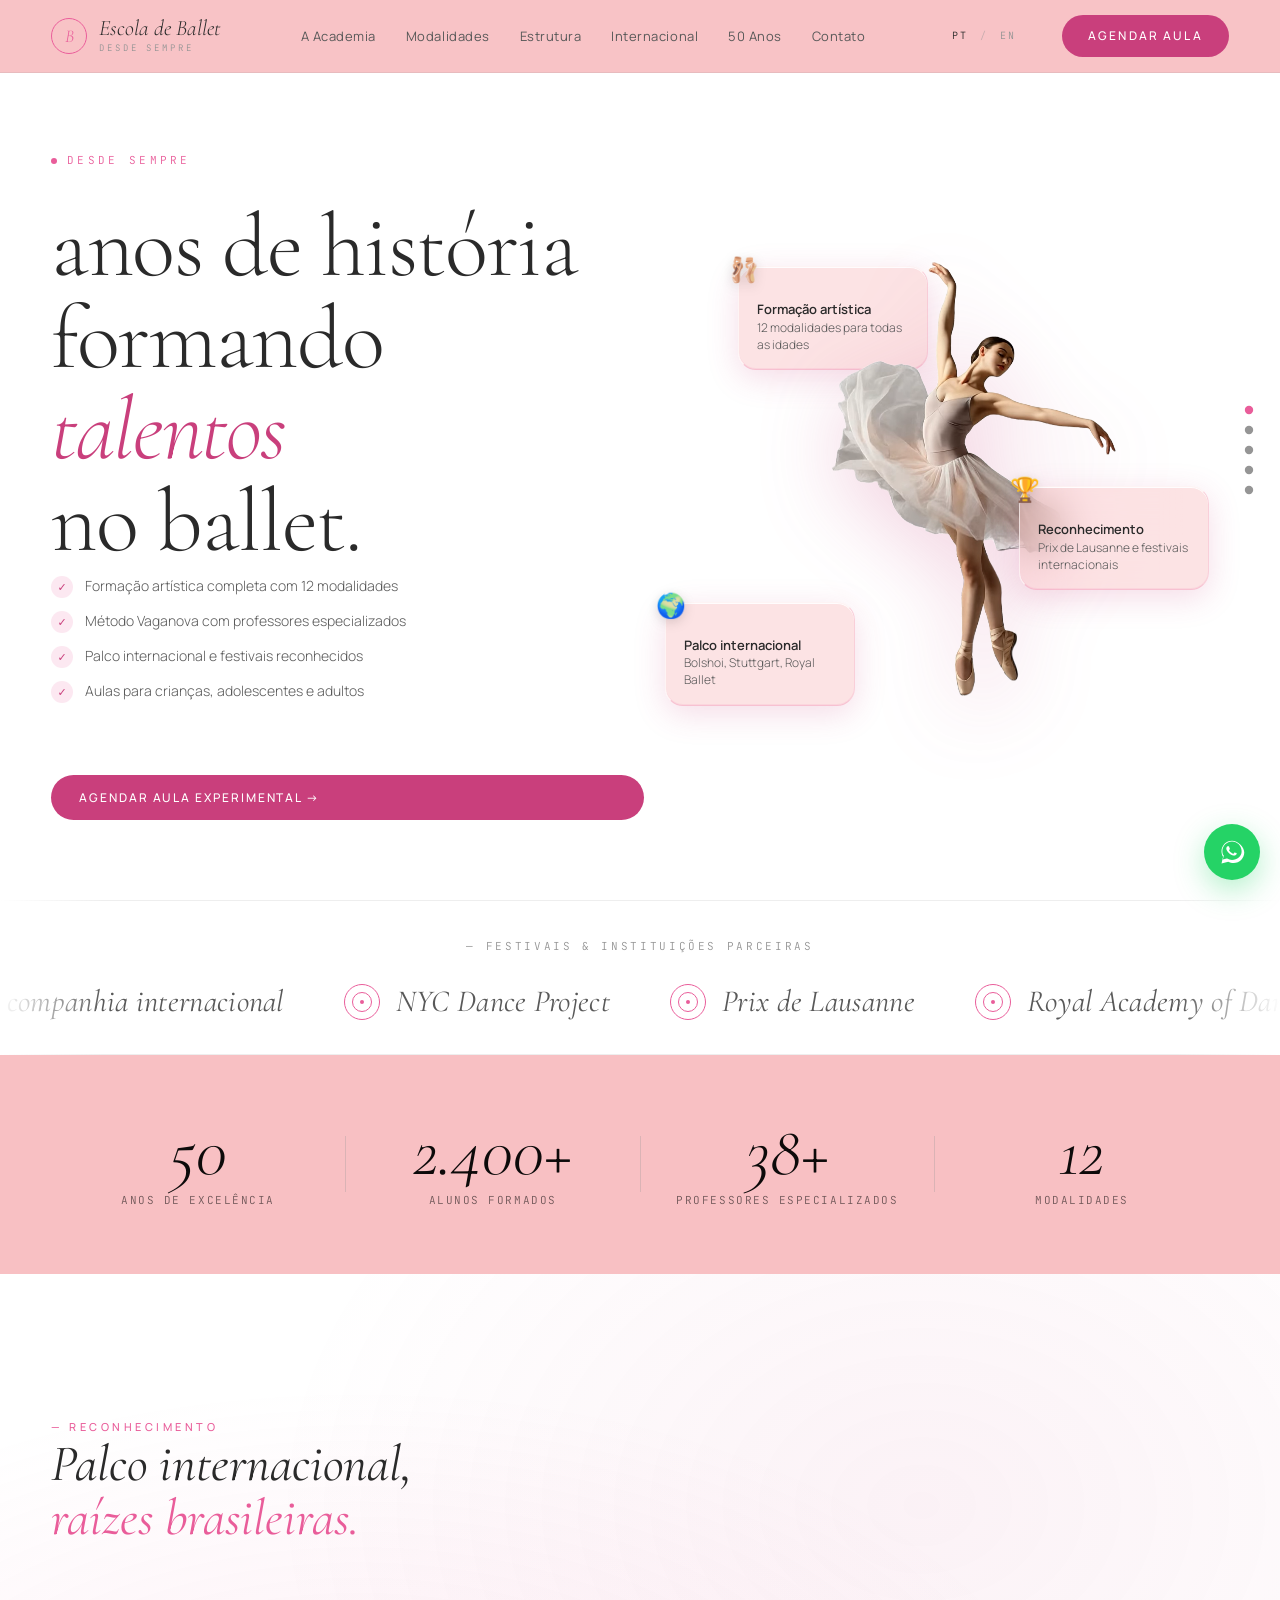
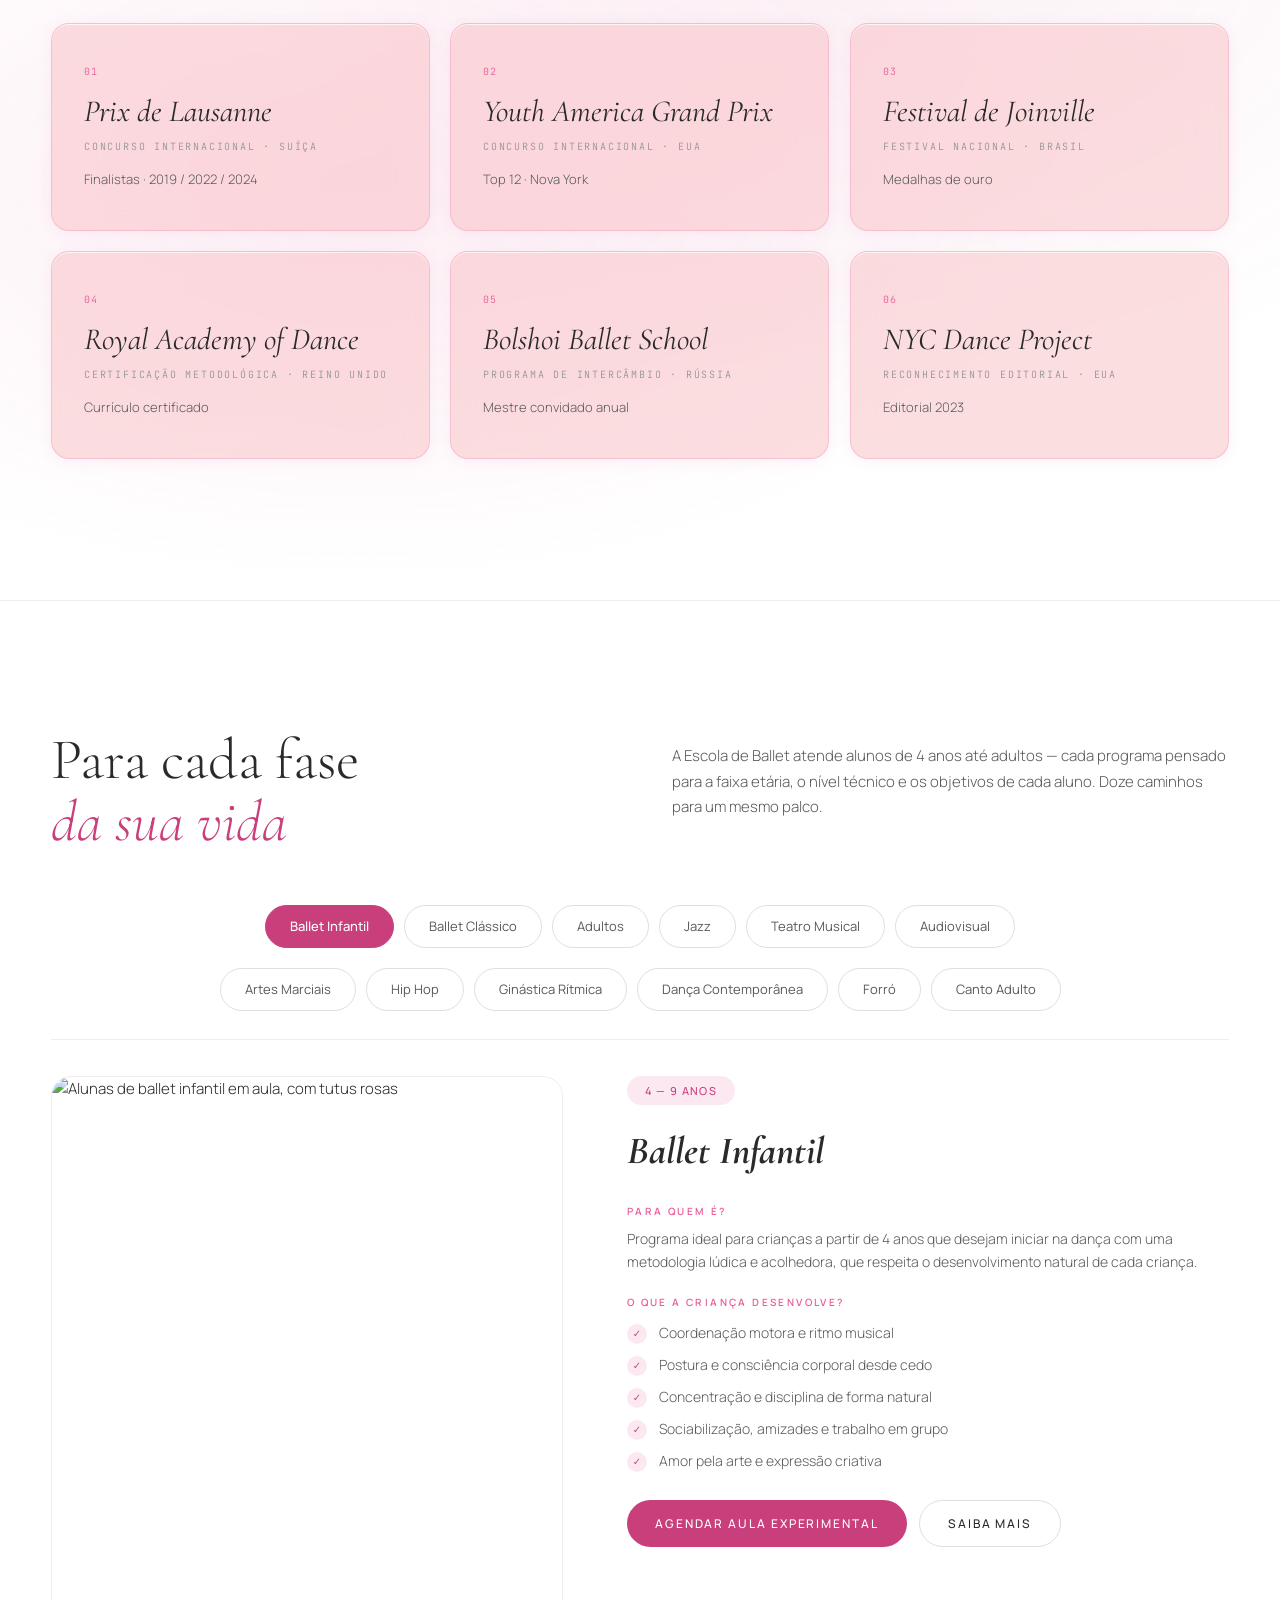
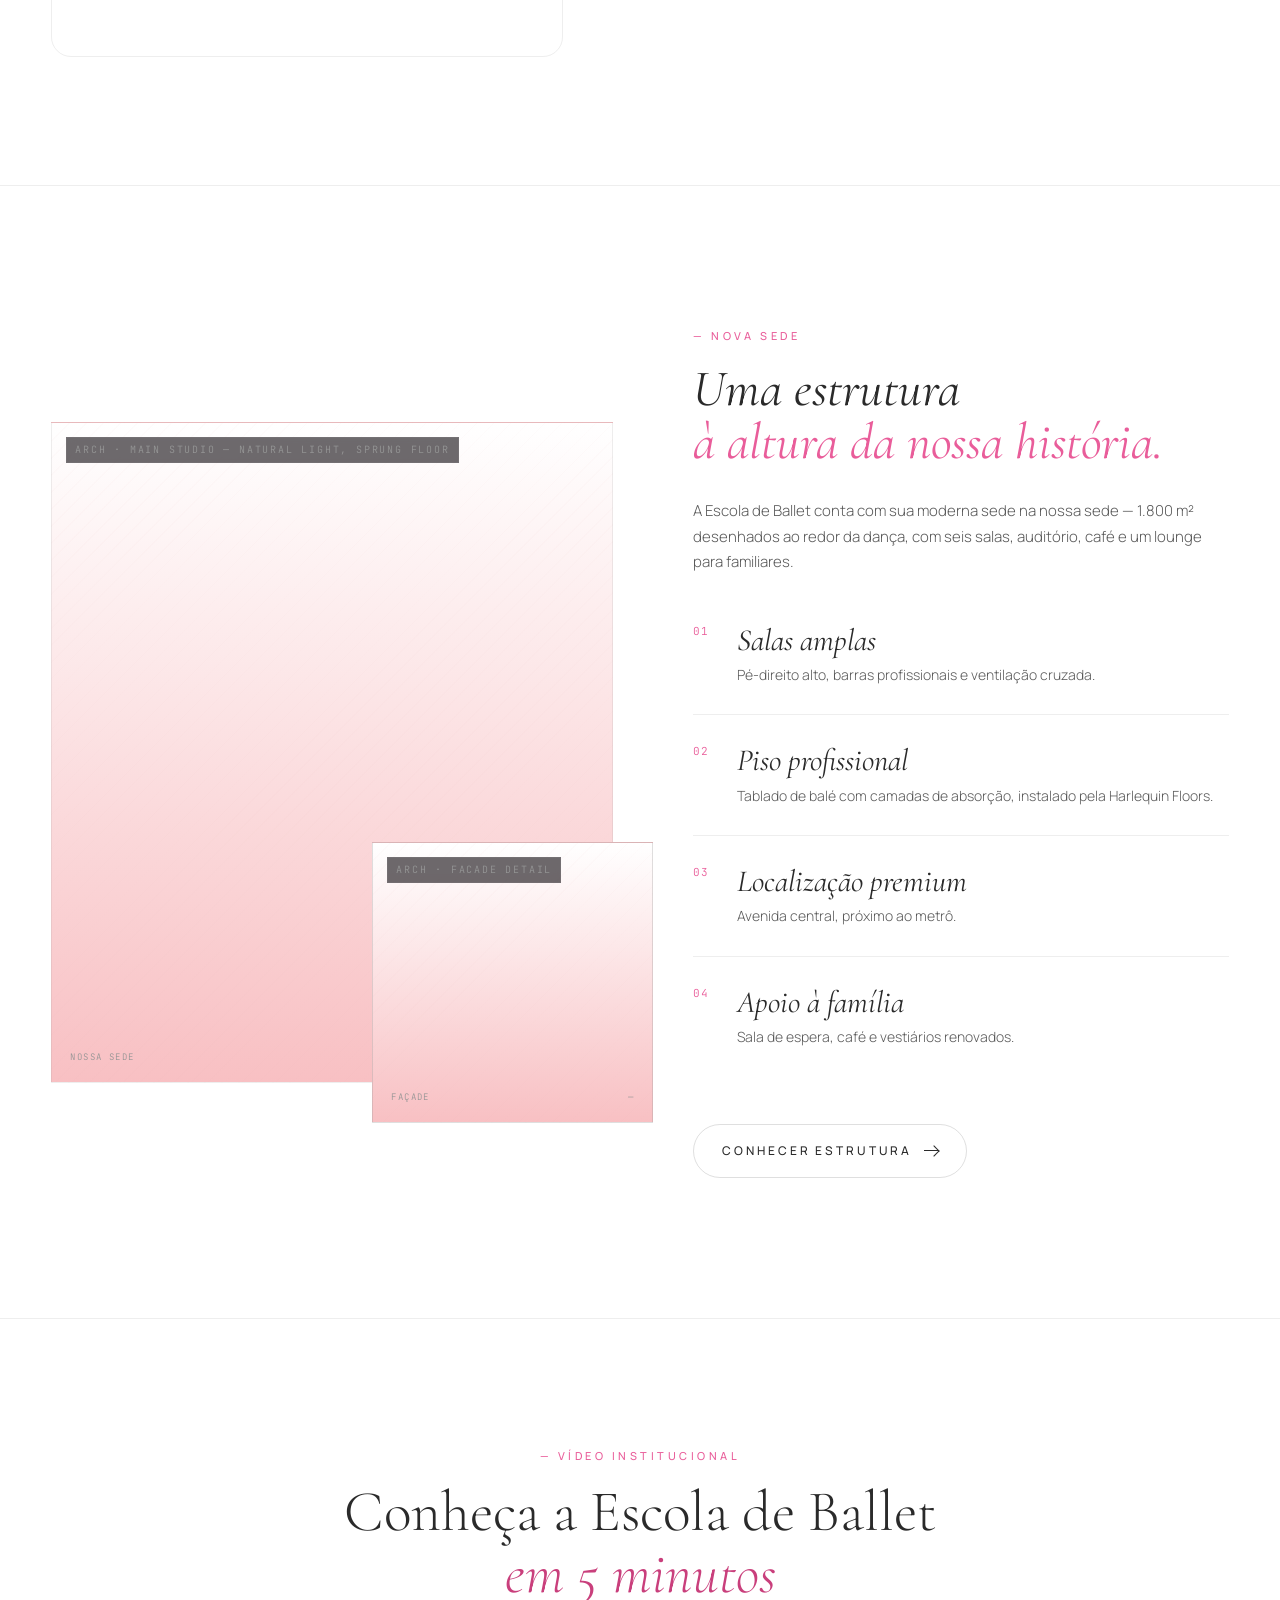
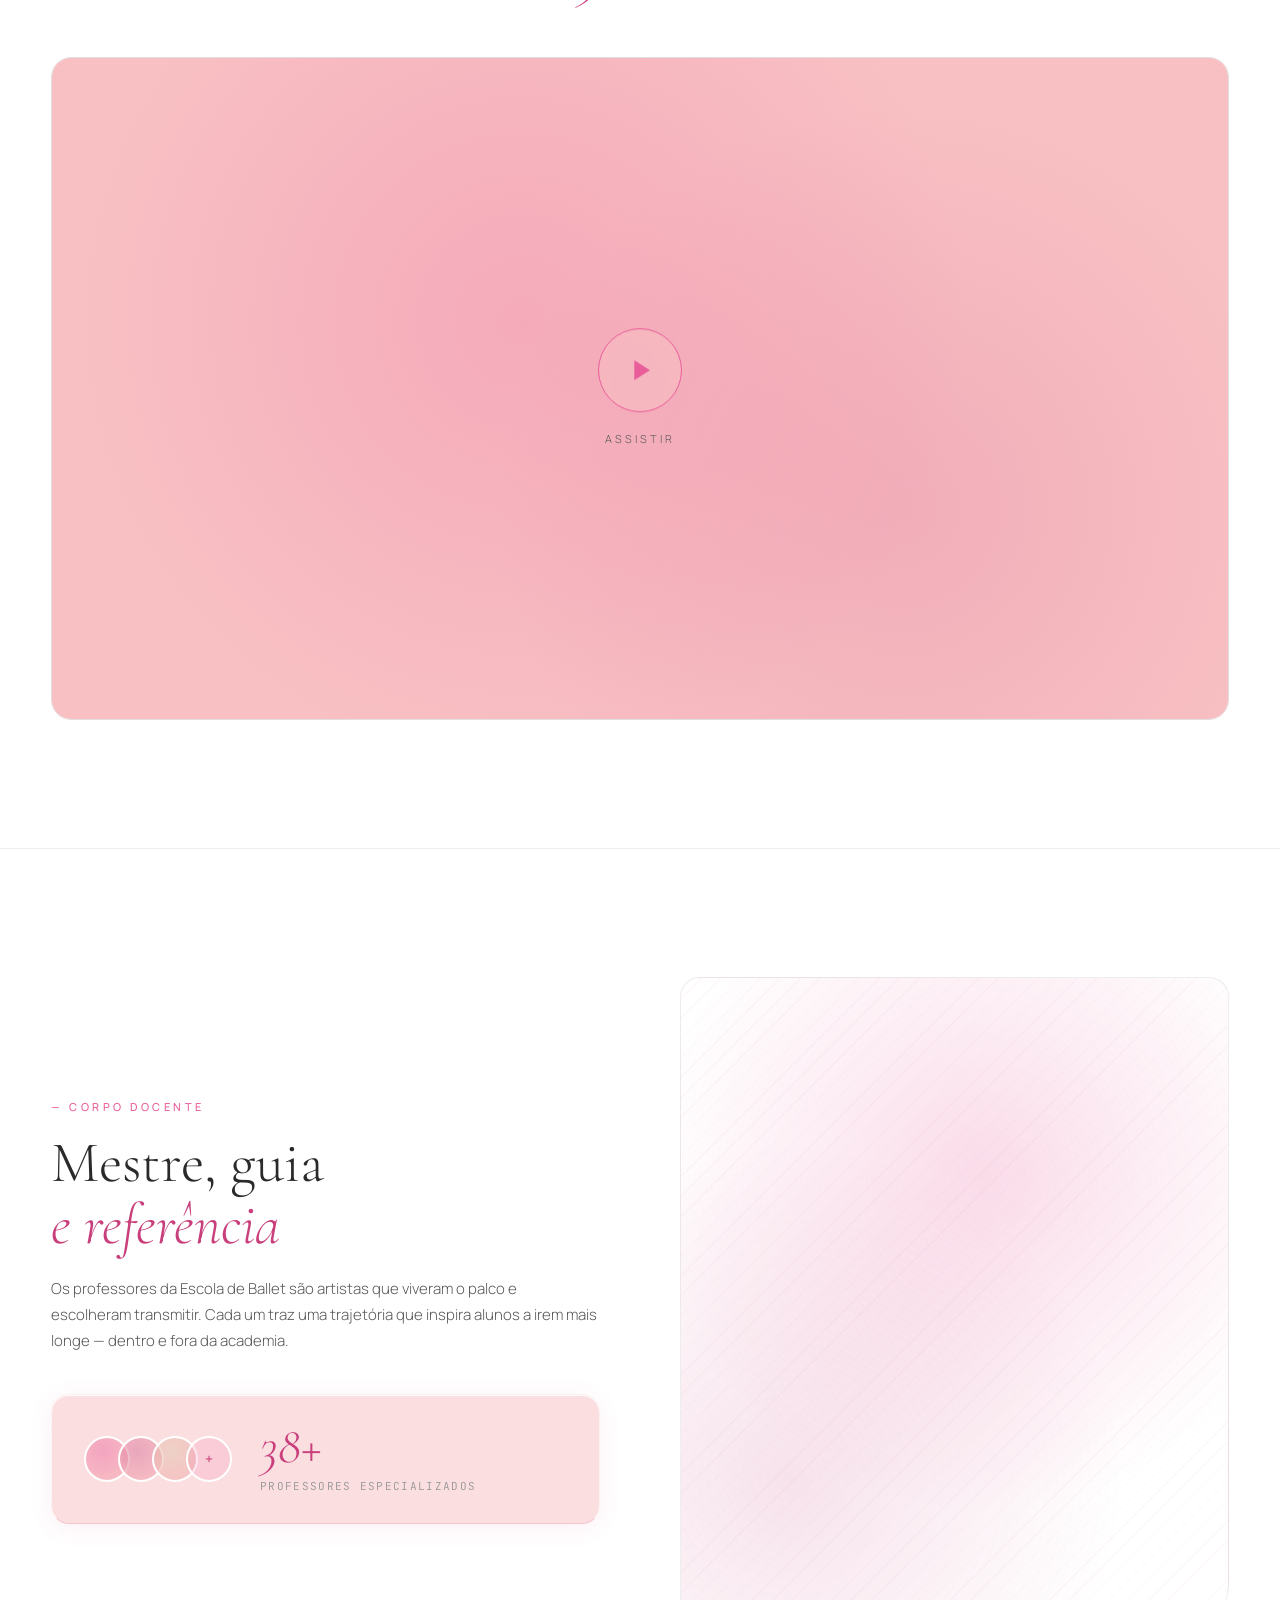
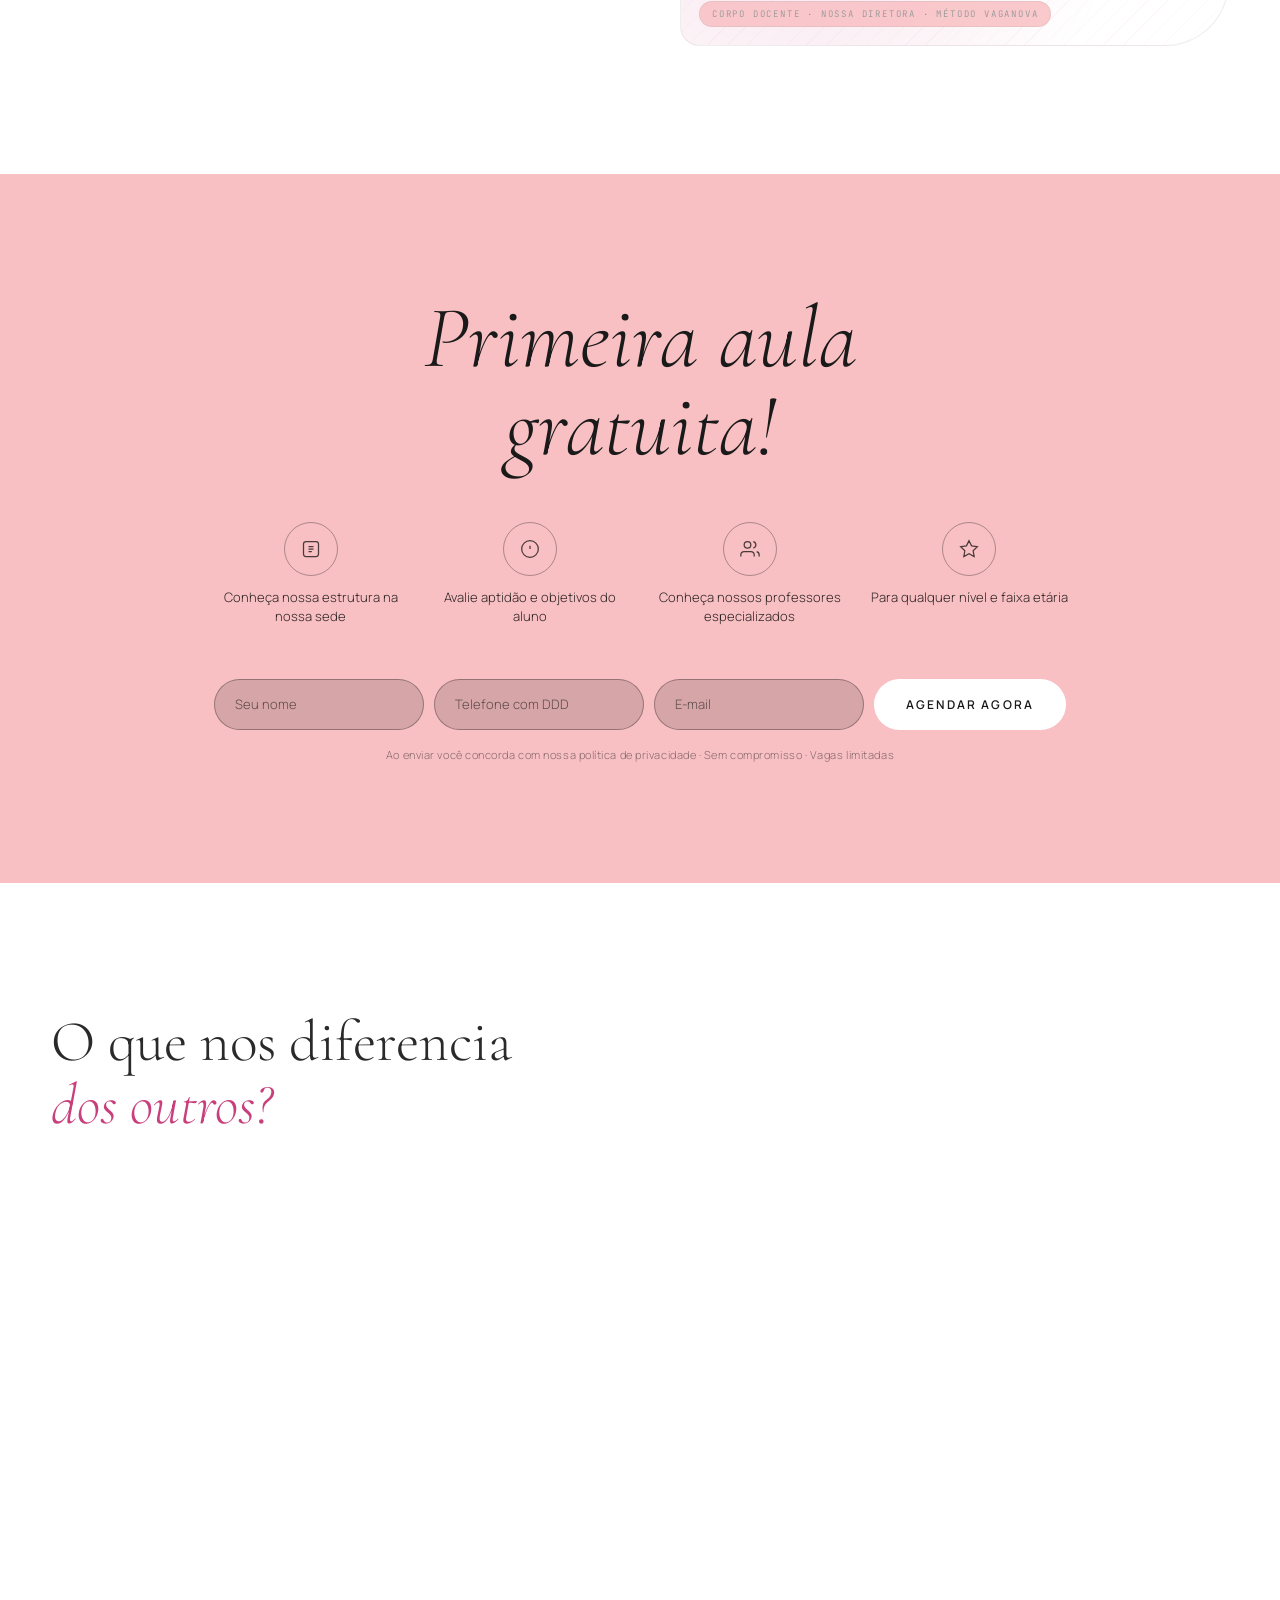
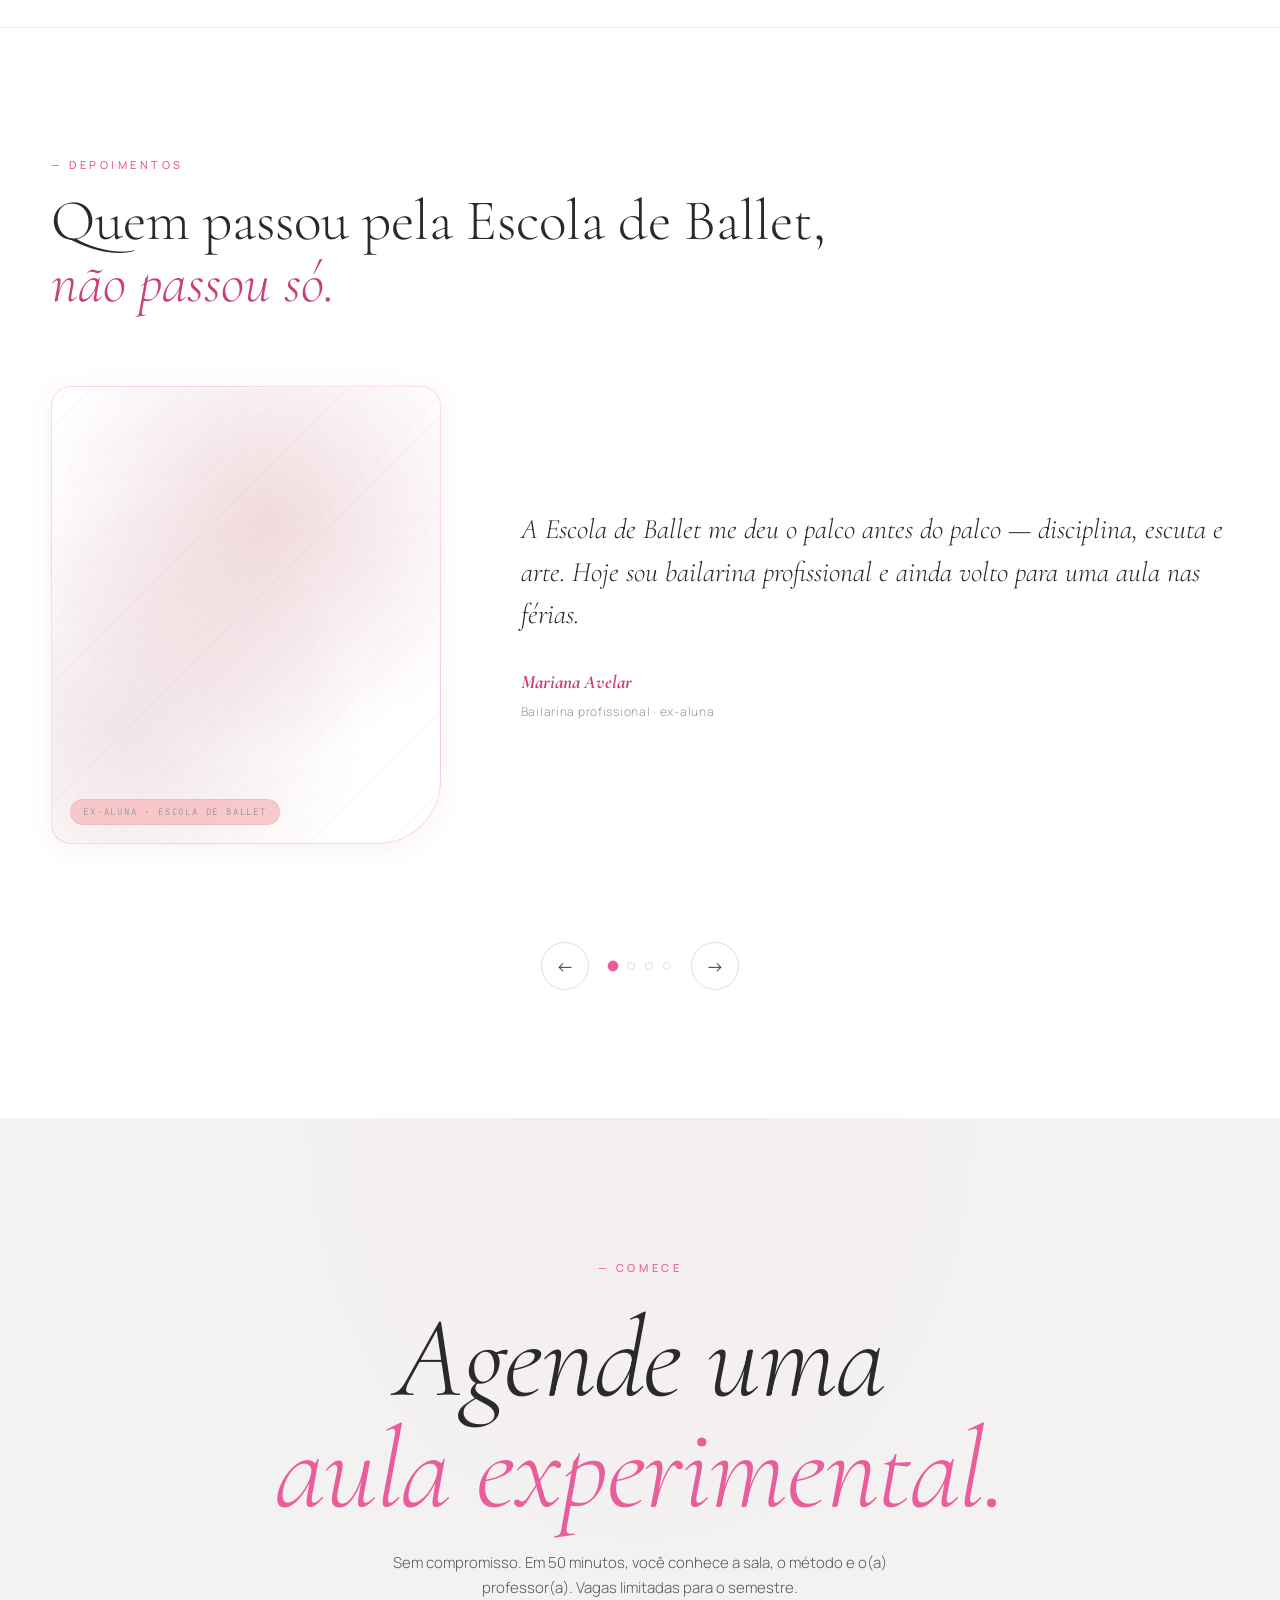
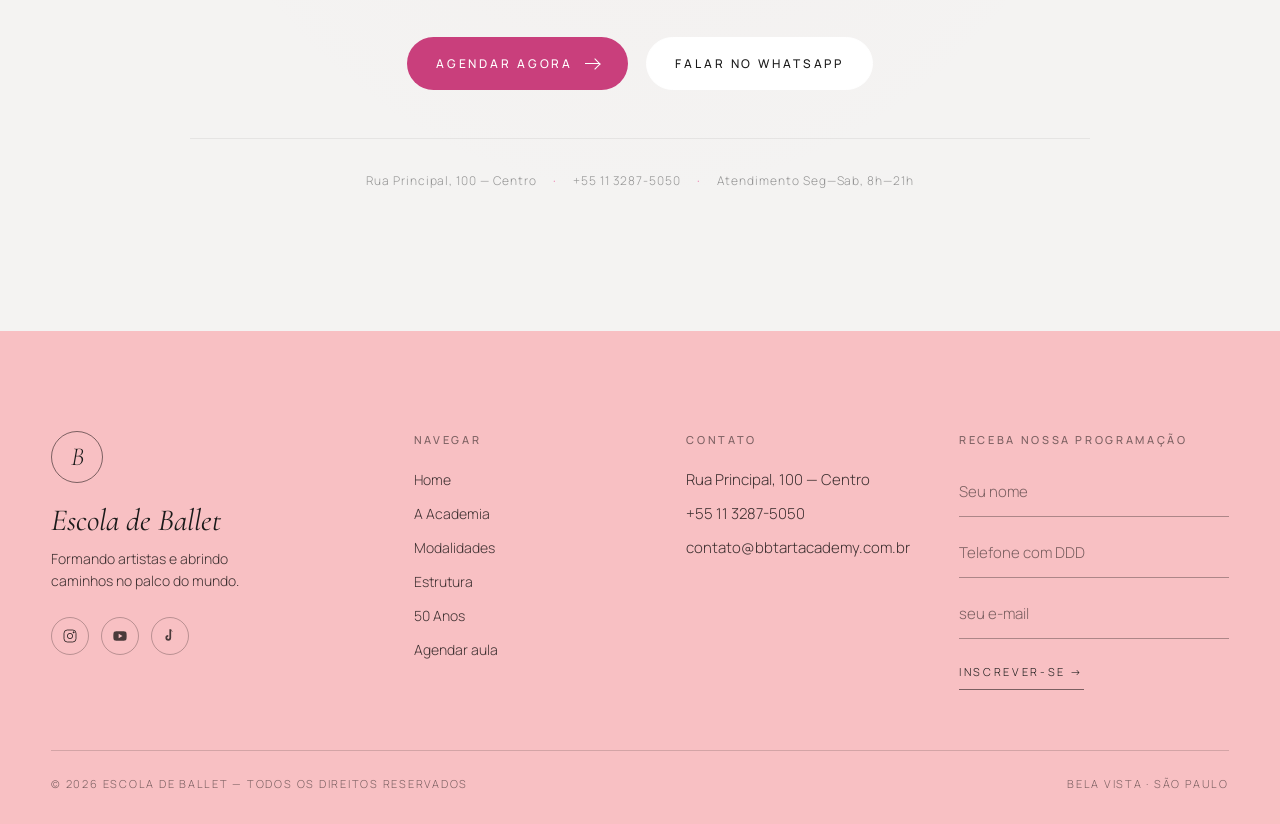
==== index5.html @ 6d220047 "feat: add index5 white-label demo — generic school name, Pexels category photos Co-Authored-By: Clau" ====
<!doctype html>
<html lang="pt-BR">
<head>
  <meta charset="utf-8" />
  <meta name="viewport" content="width=device-width, initial-scale=1" />
  <title>Escola de Ballet — anos de história formando talentos</title>
  <link rel="preconnect" href="https://fonts.googleapis.com">
  <link rel="preconnect" href="https://fonts.gstatic.com" crossorigin>
  <link href="https://fonts.googleapis.com/css2?family=Cormorant+Garamond:ital,wght@0,300;0,400;0,500;0,600;1,300;1,400;1,500&family=Manrope:wght@300;400;500;600&family=JetBrains+Mono:wght@300;400&display=swap" rel="stylesheet">
  <link rel="stylesheet" href="shared/styles.css" />
  <link rel="stylesheet" href="home.css" />
  <link rel="stylesheet" href="index5.css" />
</head>
<body data-palette="bbt-pink">

  <!-- ===================== HEADER ===================== -->
  <header class="v2-header" id="v2-header">
    <div class="v2-header-inner">
      <a href="index.html" style="display:flex;align-items:center;gap:12px;text-decoration:none;flex-shrink:0;">
        <div class="brand-mark">B</div>
        <div>
          <div class="brand-name">Escola de Ballet</div>
          <span class="brand-sub">Desde sempre</span>
        </div>
      </a>
      <nav class="v2-nav">
        <a href="#academia" data-i18n="nav-academia">A Academia</a>
        <a href="#modalidades" data-i18n="nav-modalidades">Modalidades</a>
        <a href="estrutura.html" data-i18n="nav-estrutura">Estrutura</a>
        <a href="#internacional" data-i18n="nav-internacional">Internacional</a>
        <a href="cinquenta-anos.html" data-i18n="nav-50anos">50 Anos</a>
        <a href="#contato" data-i18n="nav-contato">Contato</a>
      </nav>
      <div class="lang-toggle" id="v2-lang-toggle">
        <button data-lang="pt" class="active">PT</button>
        <span class="sep">/</span>
        <button data-lang="en">EN</button>
      </div>
      <a href="agendar.html" class="v2-nav-cta v2-desktop-cta" data-i18n="nav-cta">Agendar aula</a>
      <button class="v2-hamburger" id="v2-hamburger" aria-label="Menu" aria-expanded="false">
        <span></span>
        <span></span>
      </button>
    </div>
  </header>

  <!-- ===================== MOBILE NAV ===================== -->
  <div class="v2-mobile-nav" id="v2-mobile-nav" aria-hidden="true">
    <nav class="v2-mobile-nav-links">
      <a href="#academia" data-i18n="nav-academia">A Academia</a>
      <a href="#reconhecimento" data-i18n="nav-internacional">Internacional</a>
      <a href="#modalidades" data-i18n="nav-modalidades">Modalidades</a>
      <a href="estrutura.html" data-i18n="nav-estrutura">Estrutura</a>
      <a href="cinquenta-anos.html" data-i18n="nav-50anos">50 Anos</a>
      <a href="#contato" data-i18n="nav-contato">Contato</a>
    </nav>
    <a href="agendar.html" class="v2-btn-primary v2-mobile-nav-cta" data-i18n="nav-cta">Agendar aula</a>
  </div>

  <!-- ===================== HERO ===================== -->
  <section class="v2-hero" id="hero">
    <div class="v2-hero-inner">
      <!-- Texto -->
      <div class="v2-hero-text">
        <h1 class="v2-hero-h1" data-i18n="hero-h1">anos de história formando<br><em>talentos</em><br>no ballet.</h1>
        <div class="v2-hero-eyebrow" data-i18n="hero-eyebrow">Desde sempre</div>
        <ul class="v2-hero-bullets">
          <li data-i18n="hero-b1">Formação artística completa com 12 modalidades</li>
          <li data-i18n="hero-b2">Método Vaganova com professores especializados</li>
          <li data-i18n="hero-b3">Palco internacional e festivais reconhecidos</li>
          <li data-i18n="hero-b4">Aulas para crianças, adolescentes e adultos</li>
        </ul>
        <button class="v2-btn-primary v2-hero-modal-btn v2-desktop-only" id="v2-open-modal" data-i18n="hero-cta-btn">
          Agendar aula experimental →
        </button>
      </div>
      <!-- Imagem / Dancer Scene -->
      <div class="v2-hero-image">
        <!-- Desktop: placeholder removido -->

        <!-- Mobile: bailarina flutuante + 4 cards -->
        <div class="v2-dancer-scene v2-mobile-only">
          <!-- Card topo-esquerda -->
          <div class="v2-fc v2-fc-tl">
            <span class="v2-fc-icon">🩰</span>
            <div>
              <strong>Formação artística</strong>
              <span>12 modalidades para todas as idades</span>
            </div>
          </div>
          <!-- Card topo-direita -->
          <div class="v2-fc v2-fc-tr">
            <span class="v2-fc-icon">🏆</span>
            <div>
              <strong>Reconhecimento</strong>
              <span>Prix de Lausanne e festivais internacionais</span>
            </div>
          </div>

          <!-- Bailarina central -->
          <div class="v2-dancer-wrap">
            <video
              class="v2-dancer-img"
              autoplay
              loop
              muted
              playsinline
            >
              <source src="assets/images/ballehero.webm" type="video/webm" />
              <source src="assets/images/ballehero.mov" type="video/quicktime" />
            </video>
            <div class="v2-dancer-glow"></div>
          </div>

          <!-- Card baixo-centro -->
          <div class="v2-fc v2-fc-bc">
            <span class="v2-fc-icon">🌍</span>
            <div>
              <strong>Palco internacional</strong>
              <span>Bolshoi, Stuttgart, Royal Ballet</span>
            </div>
          </div>
        </div>
      </div>
    </div>
  </section>

  <!-- ===================== HERO FORM MOBILE ===================== -->
  <div class="v2-hero-form-mobile v2-mobile-only">
    <div class="v2-hero-form-label" data-i18n="hero-form-label">Primeira aula gratuita!</div>
    <form class="v2-hero-form" onsubmit="event.preventDefault()">
      <input type="text" data-i18n-ph="ph-name" placeholder="Seu nome" />
      <input type="tel" data-i18n-ph="ph-phone" placeholder="Telefone com DDD" />
      <input type="email" data-i18n-ph="ph-email" placeholder="E-mail" />
      <button type="submit" data-i18n="hero-btn">Agendar</button>
    </form>
    <p class="v2-hero-disclaimer" data-i18n="hero-disclaimer">Ao enviar você concorda com nossa política de privacidade</p>
  </div>

  <!-- ===================== MARQUEE ===================== -->
  <div class="marquee festivals-marquee">
    <div class="marquee-eyebrow">
      <span class="caption" data-i18n="marquee-eyebrow">— Festivais &amp; instituições parceiras</span>
    </div>
    <div class="marquee-track">
      <span class="marquee-item festival-logo"><span class="festival-mark" aria-hidden="true"></span><span class="festival-name">Prix de Lausanne</span></span>
      <span class="marquee-item festival-logo"><span class="festival-mark" aria-hidden="true"></span><span class="festival-name">Royal Academy of Dance</span></span>
      <span class="marquee-item festival-logo"><span class="festival-mark" aria-hidden="true"></span><span class="festival-name">Bolshoi Ballet School</span></span>
      <span class="marquee-item festival-logo"><span class="festival-mark" aria-hidden="true"></span><span class="festival-name">Youth America Grand Prix</span></span>
      <span class="marquee-item festival-logo"><span class="festival-mark" aria-hidden="true"></span><span class="festival-name">Festival de Joinville</span></span>
      <span class="marquee-item festival-logo"><span class="festival-mark" aria-hidden="true"></span><span class="festival-name">Vaganova Ballet Academy</span></span>
      <span class="marquee-item festival-logo"><span class="festival-mark" aria-hidden="true"></span><span class="festival-name">companhia internacional</span></span>
      <span class="marquee-item festival-logo"><span class="festival-mark" aria-hidden="true"></span><span class="festival-name">NYC Dance Project</span></span>
      <!-- duplicado para loop infinito -->
      <span class="marquee-item festival-logo"><span class="festival-mark" aria-hidden="true"></span><span class="festival-name">Prix de Lausanne</span></span>
      <span class="marquee-item festival-logo"><span class="festival-mark" aria-hidden="true"></span><span class="festival-name">Royal Academy of Dance</span></span>
      <span class="marquee-item festival-logo"><span class="festival-mark" aria-hidden="true"></span><span class="festival-name">Bolshoi Ballet School</span></span>
      <span class="marquee-item festival-logo"><span class="festival-mark" aria-hidden="true"></span><span class="festival-name">Youth America Grand Prix</span></span>
      <span class="marquee-item festival-logo"><span class="festival-mark" aria-hidden="true"></span><span class="festival-name">Festival de Joinville</span></span>
      <span class="marquee-item festival-logo"><span class="festival-mark" aria-hidden="true"></span><span class="festival-name">Vaganova Ballet Academy</span></span>
      <span class="marquee-item festival-logo"><span class="festival-mark" aria-hidden="true"></span><span class="festival-name">companhia internacional</span></span>
      <span class="marquee-item festival-logo"><span class="festival-mark" aria-hidden="true"></span><span class="festival-name">NYC Dance Project</span></span>
    </div>
  </div>

  <!-- ===================== STATS ===================== -->
  <section class="v2-stats">
    <div class="v2-stats-inner">
      <div class="v2-stat">
        <span class="v2-stat-num">50</span>
        <span class="v2-stat-label" data-i18n="stat-1">anos de excelência</span>
      </div>
      <div class="v2-stat-sep"></div>
      <div class="v2-stat">
        <span class="v2-stat-num">2.400+</span>
        <span class="v2-stat-label" data-i18n="stat-2">alunos formados</span>
      </div>
      <div class="v2-stat-sep"></div>
      <div class="v2-stat">
        <span class="v2-stat-num">38+</span>
        <span class="v2-stat-label" data-i18n="stat-3">professores especializados</span>
      </div>
      <div class="v2-stat-sep"></div>
      <div class="v2-stat">
        <span class="v2-stat-num">12</span>
        <span class="v2-stat-label" data-i18n="stat-4">modalidades</span>
      </div>
    </div>
  </section>

  <!-- ===================== PROOF / RECONHECIMENTO ===================== -->
  <section class="block proof" id="reconhecimento">
    <div class="container">
      <span class="eyebrow v2-proof-eyebrow" data-i18n="proof-eyebrow">— Reconhecimento</span>
      <div class="block-head reveal v2-proof-head">
        <h2 class="display-md" data-i18n="proof-title">Palco internacional,<br><em>raízes brasileiras.</em></h2>
      </div>
      <div class="proof-grid reveal-stagger">
        <div class="proof-card">
          <span class="caption">01</span>
          <h4 class="display-sm">Prix de Lausanne</h4>
          <p class="proof-cat" data-i18n="proof-cat-1">Concurso internacional · Suíça</p>
          <p class="body" data-i18n="proof-meta-1">Finalistas · 2019 / 2022 / 2024</p>
        </div>
        <div class="proof-card">
          <span class="caption">02</span>
          <h4 class="display-sm">Youth America Grand Prix</h4>
          <p class="proof-cat" data-i18n="proof-cat-2">Concurso internacional · EUA</p>
          <p class="body" data-i18n="proof-meta-2">Top 12 · Nova York</p>
        </div>
        <div class="proof-card">
          <span class="caption">03</span>
          <h4 class="display-sm">Festival de Joinville</h4>
          <p class="proof-cat" data-i18n="proof-cat-3">Festival nacional · Brasil</p>
          <p class="body" data-i18n="proof-meta-3">Medalhas de ouro</p>
        </div>
        <div class="proof-card">
          <span class="caption">04</span>
          <h4 class="display-sm">Royal Academy of Dance</h4>
          <p class="proof-cat" data-i18n="proof-cat-4">Certificação metodológica · Reino Unido</p>
          <p class="body" data-i18n="proof-meta-4">Currículo certificado</p>
        </div>
        <div class="proof-card">
          <span class="caption">05</span>
          <h4 class="display-sm">Bolshoi Ballet School</h4>
          <p class="proof-cat" data-i18n="proof-cat-5">Programa de intercâmbio · Rússia</p>
          <p class="body" data-i18n="proof-meta-5">Mestre convidado anual</p>
        </div>
        <div class="proof-card">
          <span class="caption">06</span>
          <h4 class="display-sm">NYC Dance Project</h4>
          <p class="proof-cat" data-i18n="proof-cat-6">Reconhecimento editorial · EUA</p>
          <p class="body" data-i18n="proof-meta-6">Editorial 2023</p>
        </div>
      </div>
    </div>
  </section>


  <!-- ===================== PROGRAMS TABS ===================== -->
  <section class="v2-programs" id="modalidades">
    <div class="v2-programs-inner">
      <div class="v2-programs-head">
        <h2 class="v2-section-h2" data-i18n="prog-h2">Para cada fase<br><em>da sua vida</em></h2>
        <p class="v2-programs-sub" data-i18n="prog-sub">A Escola de Ballet atende alunos de 4 anos até adultos — cada programa pensado para a faixa etária, o nível técnico e os objetivos de cada aluno. Doze caminhos para um mesmo palco.</p>
      </div>

      <!-- Dropdown (mobile only) -->
      <div class="v2-tabs-select-wrap">
        <select id="v2-tab-select" class="v2-tabs-select" aria-label="Selecionar modalidade">
          <option value="infantil" data-i18n-opt="tab-infantil">Ballet Infantil</option>
          <option value="classico" data-i18n-opt="tab-classico">Ballet Clássico</option>
          <option value="adulto"   data-i18n-opt="tab-adulto">Adultos</option>
          <option value="jazz"     data-i18n-opt="tab-jazz">Jazz</option>
          <option value="cenico"   data-i18n-opt="tab-cenico">Teatro Musical</option>
          <option value="audiovisual" data-i18n-opt="tab-audiovisual">Audiovisual</option>
          <option value="marcial"  data-i18n-opt="tab-marcial">Artes Marciais</option>
          <option value="hiphop"   data-i18n-opt="tab-hiphop">Hip Hop</option>
          <option value="ritmica"  data-i18n-opt="tab-ritmica">Ginástica Rítmica</option>
          <option value="contemp"  data-i18n-opt="tab-contemp">Dança Contemporânea</option>
          <option value="forro"    data-i18n-opt="tab-forro">Forró</option>
          <option value="canto"    data-i18n-opt="tab-canto">Canto Adulto</option>
        </select>
        <span class="v2-tabs-select-arrow">▾</span>
      </div>

      <!-- Tabs (desktop only) -->
      <div class="v2-tabs" role="tablist">
        <button class="v2-tab active" data-tab="infantil" role="tab" data-i18n="tab-infantil">Ballet Infantil</button>
        <button class="v2-tab" data-tab="classico" role="tab" data-i18n="tab-classico">Ballet Clássico</button>
        <button class="v2-tab" data-tab="adulto" role="tab" data-i18n="tab-adulto">Adultos</button>
        <button class="v2-tab" data-tab="jazz" role="tab" data-i18n="tab-jazz">Jazz</button>
        <button class="v2-tab" data-tab="cenico" role="tab" data-i18n="tab-cenico">Teatro Musical</button>
        <button class="v2-tab" data-tab="audiovisual" role="tab" data-i18n="tab-audiovisual">Audiovisual</button>
        <div class="v2-tabs-break"></div>
        <button class="v2-tab" data-tab="marcial" role="tab" data-i18n="tab-marcial">Artes Marciais</button>
        <button class="v2-tab" data-tab="hiphop" role="tab" data-i18n="tab-hiphop">Hip Hop</button>
        <button class="v2-tab" data-tab="ritmica" role="tab" data-i18n="tab-ritmica">Ginástica Rítmica</button>
        <button class="v2-tab" data-tab="contemp" role="tab" data-i18n="tab-contemp">Dança Contemporânea</button>
        <button class="v2-tab" data-tab="forro" role="tab" data-i18n="tab-forro">Forró</button>
        <button class="v2-tab" data-tab="canto" role="tab" data-i18n="tab-canto">Canto Adulto</button>
      </div>

      <!-- Painel: Infantil -->
      <div class="v2-tab-pane active" id="tab-infantil" role="tabpanel">
        <div class="v2-tab-pane-inner">
          <div class="v2-tab-img-wrap v2-tab-img-loaded">
            <img class="v2-tab-img" src="https://images.pexels.com/photos/5635577/pexels-photo-5635577.jpeg?auto=compress&cs=tinysrgb&w=600&h=680&fit=crop" alt="Alunas de ballet infantil em aula, com tutus rosas" loading="lazy" />
          </div>
          <div class="v2-tab-text">
            <div class="v2-tab-badge" data-i18n="in-badge">4 — 9 anos</div>
            <h3 data-i18n="in-h3">Ballet Infantil</h3>
            <h4 data-i18n="t-who">Para quem é?</h4>
            <p data-i18n="in-p">Programa ideal para crianças a partir de 4 anos que desejam iniciar na dança com uma metodologia lúdica e acolhedora, que respeita o desenvolvimento natural de cada criança.</p>
            <h4 data-i18n="in-what">O que a criança desenvolve?</h4>
            <ul class="v2-checklist">
              <li data-i18n="in-l1">Coordenação motora e ritmo musical</li>
              <li data-i18n="in-l2">Postura e consciência corporal desde cedo</li>
              <li data-i18n="in-l3">Concentração e disciplina de forma natural</li>
              <li data-i18n="in-l4">Sociabilização, amizades e trabalho em grupo</li>
              <li data-i18n="in-l5">Amor pela arte e expressão criativa</li>
            </ul>
            <div class="v2-tab-ctas">
              <a href="agendar.html" class="v2-btn-primary" data-i18n="t-cta1">Agendar aula experimental</a>
              <a href="modalidade.html#infantil" class="v2-btn-outline" data-i18n="t-cta2">Saiba mais</a>
            </div>
          </div>
        </div>
      </div>

      <!-- Painel: Clássico -->
      <div class="v2-tab-pane" id="tab-classico" role="tabpanel">
        <div class="v2-tab-pane-inner">
          <div class="v2-tab-img-wrap v2-tab-img-loaded">
            <img class="v2-tab-img" src="https://images.pexels.com/photos/358010/pexels-photo-358010.jpeg?auto=compress&cs=tinysrgb&w=600&h=680&fit=crop" alt="Bailarinas em espetáculo de balé clássico" loading="lazy" />
          </div>
          <div class="v2-tab-text">
            <div class="v2-tab-badge" data-i18n="cl-badge">A partir de 10 anos</div>
            <h3 data-i18n="cl-h3">Ballet Clássico</h3>
            <h4 data-i18n="t-who">Para quem é?</h4>
            <p data-i18n="cl-p">Formação técnica completa pelo método russo Vaganova para alunos a partir de 10 anos, com vagas para iniciantes e avançados. A base para quem sonha com uma carreira profissional no ballet.</p>
            <h4 data-i18n="t-what">O que o aluno desenvolve?</h4>
            <ul class="v2-checklist">
              <li data-i18n="cl-l1">Técnica clássica com o rigoroso Método Vaganova</li>
              <li data-i18n="cl-l2">Preparação para competições nacionais e internacionais</li>
              <li data-i18n="cl-l3">Apresentações em palco profissional</li>
              <li data-i18n="cl-l4">Intercâmbios com escolas internacionais</li>
              <li data-i18n="cl-l5">Base sólida para carreira artística profissional</li>
            </ul>
            <div class="v2-tab-ctas">
              <a href="agendar.html" class="v2-btn-primary" data-i18n="t-cta1">Agendar aula experimental</a>
              <a href="modalidade.html#classico" class="v2-btn-outline" data-i18n="t-cta2">Saiba mais</a>
            </div>
          </div>
        </div>
      </div>

      <!-- Painel: Adulto -->
      <div class="v2-tab-pane" id="tab-adulto" role="tabpanel">
        <div class="v2-tab-pane-inner">
          <div class="v2-tab-img-wrap v2-tab-img-loaded">
            <img class="v2-tab-img" src="https://images.pexels.com/photos/5149641/pexels-photo-5149641.jpeg?auto=compress&cs=tinysrgb&w=600&h=680&fit=crop" alt="Bailarina adulta em estúdio de dança" loading="lazy" />
          </div>
          <div class="v2-tab-text">
            <div class="v2-tab-badge" data-i18n="ad-badge">Adultos — Todos os níveis</div>
            <h3 data-i18n="ad-h3">Ballet para Adultos</h3>
            <h4 data-i18n="t-who">Para quem é?</h4>
            <p data-i18n="ad-p">Para quem sempre quis dançar, quer voltar ao ballet ou busca saúde, postura e bem-estar através da dança. Aulas adaptadas ao corpo adulto, sem restrição de nível.</p>
            <h4 data-i18n="t-what">O que o aluno desenvolve?</h4>
            <ul class="v2-checklist">
              <li data-i18n="ad-l1">Técnica clássica adaptada ao corpo adulto</li>
              <li data-i18n="ad-l2">Postura, elegância e consciência corporal</li>
              <li data-i18n="ad-l3">Flexibilidade, força e condicionamento físico</li>
              <li data-i18n="ad-l4">Bem-estar, qualidade de vida e autoconhecimento</li>
              <li data-i18n="ad-l5">Realização pessoal e expressão artística</li>
            </ul>
            <div class="v2-tab-ctas">
              <a href="agendar.html" class="v2-btn-primary" data-i18n="t-cta1">Agendar aula experimental</a>
              <a href="modalidade.html#adultos" class="v2-btn-outline" data-i18n="t-cta2">Saiba mais</a>
            </div>
          </div>
        </div>
      </div>

      <!-- Painel: Jazz -->
      <div class="v2-tab-pane" id="tab-jazz" role="tabpanel">
        <div class="v2-tab-pane-inner">
          <div class="v2-tab-img-wrap v2-tab-img-loaded">
            <img class="v2-tab-img" src="https://images.pexels.com/photos/6926046/pexels-photo-6926046.jpeg?auto=compress&cs=tinysrgb&w=600&h=680&fit=crop" alt="Bailarinos de jazz em estúdio com piso de madeira" loading="lazy" />
          </div>
          <div class="v2-tab-text">
            <div class="v2-tab-badge" data-i18n="t-kta">Kids / Teens / Adultos</div>
            <h3>Jazz</h3>
            <h4 data-i18n="t-who">Para quem é?</h4>
            <p data-i18n="jz-p">Para quem quer dançar com energia, técnica e musicalidade. O jazz da Escola de Ballet é ministrado para todas as faixas etárias, combinando técnica de dança com expressão e performance.</p>
            <h4 data-i18n="t-what">O que o aluno desenvolve?</h4>
            <ul class="v2-checklist">
              <li data-i18n="jz-l1">Técnica de jazz com base em dança contemporânea</li>
              <li data-i18n="jz-l2">Musicalidade, ritmo e interpretação</li>
              <li data-i18n="jz-l3">Isolamentos, kicks e turns</li>
              <li data-i18n="jz-l4">Expressão cênica e performance</li>
              <li data-i18n="jz-l5">Preparação para apresentações e festivais</li>
            </ul>
            <div class="v2-tab-ctas">
              <a href="agendar.html" class="v2-btn-primary" data-i18n="t-cta1">Agendar aula experimental</a>
              <a href="modalidade.html#jazz" class="v2-btn-outline" data-i18n="t-cta2">Saiba mais</a>
            </div>
          </div>
        </div>
      </div>

      <!-- Painel: Teatro Musical -->
      <div class="v2-tab-pane" id="tab-cenico" role="tabpanel">
        <div class="v2-tab-pane-inner">
          <div class="v2-tab-img-wrap v2-tab-img-loaded">
            <img class="v2-tab-img" src="https://images.pexels.com/photos/2372945/pexels-photo-2372945.jpeg?auto=compress&cs=tinysrgb&w=600&h=680&fit=crop" alt="Apresentação de teatro musical no palco" loading="lazy" />
          </div>
          <div class="v2-tab-text">
            <div class="v2-tab-badge" data-i18n="t-kta">Kids / Teens / Adultos</div>
            <h3 data-i18n="tm-h3">Teatro Musical</h3>
            <h4 data-i18n="t-who">Para quem é?</h4>
            <p data-i18n="tm-p">Para quem quer dominar as três linguagens do palco ao mesmo tempo: dança, canto e interpretação. O programa prepara o aluno para produções completas de teatro musical.</p>
            <h4 data-i18n="t-what">O que o aluno desenvolve?</h4>
            <ul class="v2-checklist">
              <li data-i18n="tm-l1">Dança cênica e movimento teatral</li>
              <li data-i18n="tm-l2">Técnica vocal aplicada ao teatro musical</li>
              <li data-i18n="tm-l3">Interpretação e construção de personagem</li>
              <li data-i18n="tm-l4">Presença de palco e carisma</li>
              <li data-i18n="tm-l5">Participação em produções e espetáculos</li>
            </ul>
            <div class="v2-tab-ctas">
              <a href="agendar.html" class="v2-btn-primary" data-i18n="t-cta1">Agendar aula experimental</a>
              <a href="modalidade.html#teatro-musical" class="v2-btn-outline" data-i18n="t-cta2">Saiba mais</a>
            </div>
          </div>
        </div>
      </div>

      <!-- Painel: Audiovisual -->
      <div class="v2-tab-pane" id="tab-audiovisual" role="tabpanel">
        <div class="v2-tab-pane-inner">
          <div class="v2-tab-img-wrap v2-tab-img-loaded">
            <img class="v2-tab-img" src="https://images.pexels.com/photos/7292710/pexels-photo-7292710.jpeg?auto=compress&cs=tinysrgb&w=600&h=680&fit=crop" alt="Filmagem com câmera profissional em set" loading="lazy" />
          </div>
          <div class="v2-tab-text">
            <div class="v2-tab-badge" data-i18n="av-badge">Teens e Adultos</div>
            <h3 data-i18n="av-h3">Interpretação para Audiovisual</h3>
            <h4 data-i18n="t-who">Para quem é?</h4>
            <p data-i18n="av-p">Para quem quer atuar em TV, cinema, streaming e novela vertical. O programa forma atores prontos para o set, com técnica específica para câmera e linguagem audiovisual.</p>
            <h4 data-i18n="t-what">O que o aluno desenvolve?</h4>
            <ul class="v2-checklist">
              <li data-i18n="av-l1">Interpretação para câmera — TV, cinema e streaming</li>
              <li data-i18n="av-l2">Técnica para novela vertical (redes sociais)</li>
              <li data-i18n="av-l3">Consciência corporal e expressão facial</li>
              <li data-i18n="av-l4">Construção de personagem para audiovisual</li>
              <li data-i18n="av-l5">Preparação para audições e testes</li>
            </ul>
            <div class="v2-tab-ctas">
              <a href="agendar.html" class="v2-btn-primary" data-i18n="t-cta1">Agendar aula experimental</a>
              <a href="modalidade.html#audiovisual" class="v2-btn-outline" data-i18n="t-cta2">Saiba mais</a>
            </div>
          </div>
        </div>
      </div>

      <!-- Painel: Artes Marciais -->
      <div class="v2-tab-pane" id="tab-marcial" role="tabpanel">
        <div class="v2-tab-pane-inner">
          <div class="v2-tab-img-wrap v2-tab-img-loaded">
            <img class="v2-tab-img" src="https://images.pexels.com/photos/7045578/pexels-photo-7045578.jpeg?auto=compress&cs=tinysrgb&w=600&h=680&fit=crop" alt="Praticantes de artes marciais em dojô" loading="lazy" />
          </div>
          <div class="v2-tab-text">
            <div class="v2-tab-badge" data-i18n="ma-badge">Crianças e Adultos</div>
            <h3 data-i18n="ma-h3">Artes Marciais</h3>
            <h4 data-i18n="t-who">Para quem é?</h4>
            <p data-i18n="ma-p">A Escola de Ballet oferece judô com professor especializado e jiu-jitsu na linhagem alto nível — modalidades que desenvolvem disciplina, respeito, autoconfiança e condicionamento físico em todas as idades.</p>
            <h4 data-i18n="t-what">O que o aluno desenvolve?</h4>
            <ul class="v2-checklist">
              <li data-i18n="ma-l1">Judô com professor especializado — professor especializado</li>
              <li data-i18n="ma-l2">Jiu-Jitsu — técnica de alto nível</li>
              <li data-i18n="ma-l3">Disciplina, respeito e ética marcial</li>
              <li data-i18n="ma-l4">Autodefesa e autoconfiança real</li>
              <li data-i18n="ma-l5">Condicionamento físico e equilíbrio mental</li>
            </ul>
            <div class="v2-tab-ctas">
              <a href="agendar.html" class="v2-btn-primary" data-i18n="t-cta1">Agendar aula experimental</a>
              <a href="modalidade.html#judo" class="v2-btn-outline" data-i18n="t-cta2">Saiba mais</a>
            </div>
          </div>
        </div>
      </div>

      <!-- Painel: Hip Hop -->
      <div class="v2-tab-pane" id="tab-hiphop" role="tabpanel">
        <div class="v2-tab-pane-inner">
          <div class="v2-tab-img-wrap v2-tab-img-loaded">
            <img class="v2-tab-img" src="https://images.pexels.com/photos/8973450/pexels-photo-8973450.jpeg?auto=compress&cs=tinysrgb&w=600&h=680&fit=crop" alt="Breakdancer realizando movimentos em ambiente urbano" loading="lazy" />
          </div>
          <div class="v2-tab-text">
            <div class="v2-tab-badge" data-i18n="t-kta">Kids / Teens / Adultos</div>
            <h3>Hip Hop</h3>
            <h4 data-i18n="t-who">Para quem é?</h4>
            <p data-i18n="hh-p">Para quem quer explorar a cultura urbana com técnica e autenticidade. Ministrado por nosso professor, referência no estilo, com turmas para todas as idades.</p>
            <h4 data-i18n="t-what">O que o aluno desenvolve?</h4>
            <ul class="v2-checklist">
              <li data-i18n="hh-l1">Técnica de hip hop com professor especializado</li>
              <li data-i18n="hh-l2">Cultura urbana e identidade artística</li>
              <li data-i18n="hh-l3">Ritmo, groove e improvisação</li>
              <li data-i18n="hh-l4">Expressão corporal e criatividade</li>
              <li data-i18n="hh-l5">Confiança e presença de palco</li>
            </ul>
            <div class="v2-tab-ctas">
              <a href="agendar.html" class="v2-btn-primary" data-i18n="t-cta1">Agendar aula experimental</a>
              <a href="modalidade.html#hiphop" class="v2-btn-outline" data-i18n="t-cta2">Saiba mais</a>
            </div>
          </div>
        </div>
      </div>

      <!-- Painel: Ginástica Rítmica -->
      <div class="v2-tab-pane" id="tab-ritmica" role="tabpanel">
        <div class="v2-tab-pane-inner">
          <div class="v2-tab-img-wrap v2-tab-img-loaded">
            <img class="v2-tab-img" src="https://images.pexels.com/photos/15281444/pexels-photo-15281444.jpeg?auto=compress&cs=tinysrgb&w=600&h=680&fit=crop" alt="Ginasta realizando exercício com fita" loading="lazy" />
          </div>
          <div class="v2-tab-text">
            <div class="v2-tab-badge" data-i18n="gr-badge">A partir de 4 anos</div>
            <h3 data-i18n="gr-h3">Ginástica Rítmica</h3>
            <h4 data-i18n="t-who">Para quem é?</h4>
            <p data-i18n="gr-p">Programa de alto rendimento em parceria com a parceria especializada, para crianças e adolescentes que buscam desenvolvimento técnico e competitivo na ginástica rítmica.</p>
            <h4 data-i18n="t-what">O que o aluno desenvolve?</h4>
            <ul class="v2-checklist">
              <li data-i18n="gr-l1">Técnica de GR com foco em alto rendimento</li>
              <li data-i18n="gr-l2">Flexibilidade, equilíbrio e coordenação</li>
              <li data-i18n="gr-l3">Manejo de aparelhos (fita, bola, arco, maças)</li>
              <li data-i18n="gr-l4">Preparação para competições</li>
              <li data-i18n="gr-l5">Postura e elegância corporal</li>
            </ul>
            <div class="v2-tab-ctas">
              <a href="agendar.html" class="v2-btn-primary" data-i18n="t-cta1">Agendar aula experimental</a>
              <a href="modalidade.html#ritmica" class="v2-btn-outline" data-i18n="t-cta2">Saiba mais</a>
            </div>
          </div>
        </div>
      </div>

      <!-- Painel: Dança Contemporânea -->
      <div class="v2-tab-pane" id="tab-contemp" role="tabpanel">
        <div class="v2-tab-pane-inner">
          <div class="v2-tab-img-wrap v2-tab-img-loaded">
            <img class="v2-tab-img" src="https://images.pexels.com/photos/7447230/pexels-photo-7447230.jpeg?auto=compress&cs=tinysrgb&w=600&h=680&fit=crop" alt="Bailarina de dança contemporânea em saia preta fluida" loading="lazy" />
          </div>
          <div class="v2-tab-text">
            <div class="v2-tab-badge" data-i18n="dc-badge">Teens e Adultos</div>
            <h3 data-i18n="dc-h3">Dança Contemporânea</h3>
            <h4 data-i18n="t-who">Para quem é?</h4>
            <p data-i18n="dc-p">Para quem quer ir além das técnicas tradicionais e explorar o movimento como linguagem artística — pesquisa corporal, improvisação e construção de identidade cênica.</p>
            <h4 data-i18n="t-what">O que o aluno desenvolve?</h4>
            <ul class="v2-checklist">
              <li data-i18n="dc-l1">Pesquisa corporal e identidade artística</li>
              <li data-i18n="dc-l2">Improvisação e composição coreográfica</li>
              <li data-i18n="dc-l3">Consciência do movimento no espaço</li>
              <li data-i18n="dc-l4">Expressão autoral e criatividade</li>
              <li data-i18n="dc-l5">Diálogo entre técnica e liberdade</li>
            </ul>
            <div class="v2-tab-ctas">
              <a href="agendar.html" class="v2-btn-primary" data-i18n="t-cta1">Agendar aula experimental</a>
              <a href="modalidade.html#contemporanea" class="v2-btn-outline" data-i18n="t-cta2">Saiba mais</a>
            </div>
          </div>
        </div>
      </div>

      <!-- Painel: Forró -->
      <div class="v2-tab-pane" id="tab-forro" role="tabpanel">
        <div class="v2-tab-pane-inner">
          <div class="v2-tab-img-wrap v2-tab-img-loaded">
            <img class="v2-tab-img" src="https://images.pexels.com/photos/1709920/pexels-photo-1709920.jpeg?auto=compress&cs=tinysrgb&w=600&h=680&fit=crop" alt="Casal dançando em rua colorida" loading="lazy" />
          </div>
          <div class="v2-tab-text">
            <div class="v2-tab-badge" data-i18n="t-adults">Adultos</div>
            <h3 data-i18n="fc-h3">Forró</h3>
            <h4 data-i18n="t-who">Para quem é?</h4>
            <p data-i18n="fc-p">Para adultos que querem aprender o forró como dança social brasileira de verdade — com técnica, musicalidade e aquele espírito do forró autêntico que aproxima as pessoas.</p>
            <h4 data-i18n="t-what">O que o aluno desenvolve?</h4>
            <ul class="v2-checklist">
              <li data-i18n="fc-l1">Técnica de forró — passos, condução e seguida</li>
              <li data-i18n="fc-l2">Conexão, ritmo e comunicação a dois</li>
              <li data-i18n="fc-l3">Musicalidade e interpretação dos ritmos nordestinos</li>
              <li data-i18n="fc-l4">Convívio social e cultura brasileira</li>
              <li data-i18n="fc-l5">Confiança para dançar em qualquer ambiente</li>
            </ul>
            <div class="v2-tab-ctas">
              <a href="agendar.html" class="v2-btn-primary" data-i18n="t-cta1">Agendar aula experimental</a>
              <a href="modalidade.html#forro" class="v2-btn-outline" data-i18n="t-cta2">Saiba mais</a>
            </div>
          </div>
        </div>
      </div>

      <!-- Painel: Canto Adulto -->
      <div class="v2-tab-pane" id="tab-canto" role="tabpanel">
        <div class="v2-tab-pane-inner">
          <div class="v2-tab-img-wrap v2-tab-img-loaded">
            <img class="v2-tab-img" src="https://images.pexels.com/photos/8512698/pexels-photo-8512698.jpeg?auto=compress&cs=tinysrgb&w=600&h=680&fit=crop" alt="Cantora se apresentando no palco com microfone" loading="lazy" />
          </div>
          <div class="v2-tab-text">
            <div class="v2-tab-badge" data-i18n="ca-badge">Adultos — Todos os níveis</div>
            <h3 data-i18n="ca-h3">Canto Adulto</h3>
            <h4 data-i18n="t-who">Para quem é?</h4>
            <p data-i18n="ca-p">Para adultos que sempre quiseram cantar — seja para desenvolver a voz, superar o medo de cantar em público ou explorar o canto como expressão artística e bem-estar.</p>
            <h4 data-i18n="t-what">O que o aluno desenvolve?</h4>
            <ul class="v2-checklist">
              <li data-i18n="ca-l1">Técnica vocal — respiração, apoio e projeção</li>
              <li data-i18n="ca-l2">Afinação, dicção e expressão interpretativa</li>
              <li data-i18n="ca-l3">Repertório variado — MPB, pop, lírica e musical</li>
              <li data-i18n="ca-l4">Presença vocal e confiança para cantar</li>
              <li data-i18n="ca-l5">Saúde e bem-estar através da voz</li>
            </ul>
            <div class="v2-tab-ctas">
              <a href="agendar.html" class="v2-btn-primary" data-i18n="t-cta1">Agendar aula experimental</a>
              <a href="modalidade.html#canto" class="v2-btn-outline" data-i18n="t-cta2">Saiba mais</a>
            </div>
          </div>
        </div>
      </div>

    </div>
  </section>

  <!-- ===================== NOSSA SEDE ===================== -->
  <section class="block venue" id="venue">
    <div class="container">
      <div class="venue-grid">
        <div class="venue-img-wrap">
          <div class="venue-img ph" data-label="ARCH · main studio — natural light, sprung floor">
            <div class="ph-figure"><span>NOSSA SEDE</span><span>Escola de Ballet · STUDIO A</span></div>
          </div>
          <div class="venue-img-2 ph" data-label="ARCH · facade detail">
            <div class="ph-figure"><span>FAÇADE</span><span>—</span></div>
          </div>
        </div>
        <div class="venue-text">
          <span class="eyebrow" data-i18n="venue-eyebrow">— Nova sede</span>
          <h2 class="display-md" data-i18n="venue-h2">Uma estrutura<br><em>à altura da nossa história.</em></h2>
          <p class="lead" data-i18n="venue-lead">A Escola de Ballet conta com sua moderna sede na nossa sede — 1.800 m² desenhados ao redor da dança, com seis salas, auditório, café e um lounge para familiares.</p>
          <div class="diff-list">
            <div class="diff">
              <span class="caption">01</span>
              <div>
                <h5 class="display-sm" data-i18n="venue-t1">Salas amplas</h5>
                <p class="body" data-i18n="venue-d1">Pé-direito alto, barras profissionais e ventilação cruzada.</p>
              </div>
            </div>
            <div class="diff">
              <span class="caption">02</span>
              <div>
                <h5 class="display-sm" data-i18n="venue-t2">Piso profissional</h5>
                <p class="body" data-i18n="venue-d2">Tablado de balé com camadas de absorção, instalado pela Harlequin Floors.</p>
              </div>
            </div>
            <div class="diff">
              <span class="caption">03</span>
              <div>
                <h5 class="display-sm" data-i18n="venue-t3">Localização premium</h5>
                <p class="body" data-i18n="venue-d3">Avenida central, próximo ao metrô.</p>
              </div>
            </div>
            <div class="diff">
              <span class="caption">04</span>
              <div>
                <h5 class="display-sm" data-i18n="venue-t4">Apoio à família</h5>
                <p class="body" data-i18n="venue-d4">Sala de espera, café e vestiários renovados.</p>
              </div>
            </div>
          </div>
          <a href="estrutura.html" class="btn btn-outline" data-i18n="venue-btn">Conhecer estrutura <span class="arrow"></span></a>
        </div>
      </div>
    </div>
  </section>

  <!-- ===================== VIDEO ===================== -->
  <section class="v2-video" id="internacional">
    <div class="v2-video-inner">
      <div class="v2-video-head">
        <span class="eyebrow" data-i18n="video-eyebrow">— Vídeo institucional</span>
        <h2 class="v2-section-h2" data-i18n="video-h2">Conheça a Escola de Ballet<br><em>em 5 minutos</em></h2>
      </div>
      <div class="v2-video-frame" id="v2-video-frame">
        <div class="v2-video-poster"></div>
        <button class="v2-video-play" id="v2-video-btn" aria-label="Assistir ao vídeo institucional">
          <svg viewBox="0 0 24 24" aria-hidden="true"><path d="M8 5v14l11-7z" fill="currentColor"/></svg>
          <span data-i18n="video-btn">Assistir</span>
        </button>
      </div>
    </div>
  </section>

  <!-- ===================== TEACHERS ===================== -->
  <section class="v2-teachers">
    <div class="v2-teachers-inner">
      <div class="v2-teachers-text">
        <span class="eyebrow" data-i18n="teach-eyebrow">— Corpo docente</span>
        <h2 class="v2-section-h2" data-i18n="teach-h2">Mestre, guia<br><em>e referência</em></h2>
        <p class="v2-teachers-desc" data-i18n="teach-desc">Os professores da Escola de Ballet são artistas que viveram o palco e escolheram transmitir. Cada um traz uma trajetória que inspira alunos a irem mais longe — dentro e fora da academia.</p>
        <div class="v2-teachers-stat">
          <div class="v2-avatars">
            <div class="v2-av"></div>
            <div class="v2-av"></div>
            <div class="v2-av"></div>
            <div class="v2-av v2-av-plus">+</div>
          </div>
          <div>
            <span class="v2-big-num">38+</span>
            <span class="v2-num-label" data-i18n="stat-3">professores especializados</span>
          </div>
        </div>
      </div>
      <div class="v2-teacher-img-wrap v2-ph">
        <span class="v2-ph-label">Corpo docente · nossa diretora · Método Vaganova</span>
      </div>
    </div>
  </section>


  <!-- ===================== CTA BANNER ===================== -->
  <section class="v2-cta-banner" id="contato">
    <div class="v2-cta-banner-inner">
      <h2 class="v2-cta-banner-h2" data-i18n="cta-h2">Primeira aula<br>gratuita!</h2>
      <div class="v2-cta-benefits">
        <div class="v2-cta-benefit">
          <div class="v2-cta-icon">
            <svg width="20" height="20" viewBox="0 0 24 24" fill="none" stroke="currentColor" stroke-width="1.5" aria-hidden="true"><rect x="3" y="3" width="18" height="18" rx="3"/><path d="M9 9h6M9 12h6M9 15h4"/></svg>
          </div>
          <span class="v2-cta-benefit-text" data-i18n="cta-b1">Conheça nossa estrutura na nossa sede</span>
        </div>
        <div class="v2-cta-benefit">
          <div class="v2-cta-icon">
            <svg width="20" height="20" viewBox="0 0 24 24" fill="none" stroke="currentColor" stroke-width="1.5" aria-hidden="true"><circle cx="12" cy="12" r="10"/><path d="M12 8v4M12 16h.01"/></svg>
          </div>
          <span class="v2-cta-benefit-text" data-i18n="cta-b2">Avalie aptidão e objetivos do aluno</span>
        </div>
        <div class="v2-cta-benefit">
          <div class="v2-cta-icon">
            <svg width="20" height="20" viewBox="0 0 24 24" fill="none" stroke="currentColor" stroke-width="1.5" aria-hidden="true"><path d="M17 21v-2a4 4 0 0 0-4-4H5a4 4 0 0 0-4 4v2"/><circle cx="9" cy="7" r="4"/><path d="M23 21v-2a4 4 0 0 0-3-3.87M16 3.13a4 4 0 0 1 0 7.75"/></svg>
          </div>
          <span class="v2-cta-benefit-text" data-i18n="cta-b3">Conheça nossos professores especializados</span>
        </div>
        <div class="v2-cta-benefit">
          <div class="v2-cta-icon">
            <svg width="20" height="20" viewBox="0 0 24 24" fill="none" stroke="currentColor" stroke-width="1.5" aria-hidden="true"><path d="M12 2l3.09 6.26L22 9.27l-5 4.87 1.18 6.88L12 17.77l-6.18 3.25L7 14.14 2 9.27l6.91-1.01L12 2z"/></svg>
          </div>
          <span class="v2-cta-benefit-text" data-i18n="cta-b4">Para qualquer nível e faixa etária</span>
        </div>
      </div>
      <form class="v2-cta-form" onsubmit="event.preventDefault()">
        <input type="text" data-i18n-ph="ph-name" placeholder="Seu nome" />
        <input type="tel" data-i18n-ph="ph-phone" placeholder="Telefone com DDD" />
        <input type="email" data-i18n-ph="ph-email" placeholder="E-mail" />
        <button type="submit" data-i18n="cta-btn">Agendar agora</button>
      </form>
      <p class="v2-cta-disclaimer" data-i18n="cta-disclaimer">Ao enviar você concorda com nossa política de privacidade · Sem compromisso · Vagas limitadas</p>
    </div>
  </section>

  <!-- ===================== DIFFERENTIATORS ===================== -->
  <section class="v2-diff">
    <div class="v2-diff-inner">
      <h2 class="v2-section-h2" data-i18n="diff-h2">O que nos diferencia<br><em>dos outros?</em></h2>
      <div class="v2-diff-cards">
        <div class="v2-diff-card">
          <div class="v2-diff-avatar">✦</div>
          <div class="v2-diff-tag" data-i18n="diff-tag-1">Formamos artistas</div>
          <p data-i18n="diff-p-1">A técnica importa, mas o que nos move é o artista completo. Falamos com cada aluno sobre quem ele é, o que sente e quem pode se tornar — o palco é consequência disso.</p>
        </div>
        <div class="v2-diff-card">
          <div class="v2-diff-avatar">◎</div>
          <div class="v2-diff-tag" data-i18n="diff-tag-2">Cuidamos do ser humano</div>
          <p data-i18n="diff-p-2">Não importa se é a primeira aula ou o nono ano. O que a criança ou adulto sente em cena é mais importante do que qualquer passo. Ensinamos a amar o processo.</p>
        </div>
        <div class="v2-diff-card">
          <div class="v2-diff-avatar">⬟</div>
          <div class="v2-diff-tag" data-i18n="diff-tag-3">Palco real, não ensaio</div>
          <p data-i18n="diff-p-3">Nossos alunos sobem em palcos de verdade — Prix de Lausanne, Festival de Joinville, Youth America Grand Prix. Intercâmbios com escolas do mundo inteiro.</p>
        </div>
      </div>
    </div>
  </section>

  <!-- ===================== TESTIMONIAL CAROUSEL ===================== -->
  <section class="v2-testimonial-quote" id="v2-tq-section">
    <div class="v2-tq-heading">
      <span class="eyebrow" data-i18n="testi-eyebrow">— Depoimentos</span>
      <h2 class="v2-section-h2" data-i18n="testi-h2">Quem passou pela Escola de Ballet,<br><em>não passou só.</em></h2>
    </div>
    <div class="v2-tq-carousel" id="v2-tq-carousel">

      <!-- Slide 1 -->
      <div class="v2-tq-slide active">
        <div class="v2-tq-inner">
          <div class="v2-tq-img-wrap v2-ph" style="background:radial-gradient(circle at 55% 30%,rgba(200,122,134,.28),transparent 60%),radial-gradient(circle at 20% 75%,rgba(168,88,104,.16),transparent 50%),var(--bg-elev);">
            <span class="v2-ph-label">Ex-aluna · Escola de Ballet</span>
          </div>
          <div class="v2-tq-text">
            <span class="v2-tq-quote-mark">"</span>
            <blockquote class="v2-tq-blockquote">
              A Escola de Ballet me deu o palco antes do palco — disciplina, escuta e arte. Hoje sou bailarina profissional e ainda volto para uma aula nas férias.
            </blockquote>
            <footer class="v2-tq-footer">
              <strong>Mariana Avelar</strong>
              <span>Bailarina profissional · ex-aluna</span>
            </footer>
          </div>
        </div>
      </div>

      <!-- Slide 2 -->
      <div class="v2-tq-slide">
        <div class="v2-tq-inner">
          <div class="v2-tq-img-wrap v2-ph" style="background:radial-gradient(circle at 55% 30%,rgba(168,88,104,.22),transparent 60%),radial-gradient(circle at 20% 75%,rgba(140,60,80,.14),transparent 50%),var(--bg-elev);">
            <span class="v2-ph-label">Mãe de aluna · Ballet Infantil · Escola de Ballet</span>
          </div>
          <div class="v2-tq-text">
            <span class="v2-tq-quote-mark">"</span>
            <blockquote class="v2-tq-blockquote">
              Inscrevi minha filha aos 4 e em três anos ela é outra criança. O cuidado das professoras com cada gesto é raro — não encontrei em nenhum outro lugar.
            </blockquote>
            <footer class="v2-tq-footer">
              <strong>Camila Souto</strong>
              <span>Mãe de aluna · Ballet Infantil · Escola de Ballet</span>
            </footer>
          </div>
        </div>
      </div>

      <!-- Slide 3 -->
      <div class="v2-tq-slide">
        <div class="v2-tq-inner">
          <div class="v2-tq-img-wrap v2-ph" style="background:radial-gradient(circle at 55% 30%,rgba(196,150,80,.22),transparent 60%),radial-gradient(circle at 20% 75%,rgba(180,130,60,.14),transparent 50%),var(--bg-elev);">
            <span class="v2-ph-label">Diretora · parceria audiovisual</span>
          </div>
          <div class="v2-tq-text">
            <span class="v2-tq-quote-mark">"</span>
            <blockquote class="v2-tq-blockquote">
              A formação em interpretação para audiovisual mudou minha agência. Os alunos chegam prontos para set — presença, técnica e profissionalismo desde o primeiro dia.
            </blockquote>
            <footer class="v2-tq-footer">
              <strong>nossa professora</strong>
              <span>Diretora · parceria audiovisual</span>
            </footer>
          </div>
        </div>
      </div>

      <!-- Slide 4 -->
      <div class="v2-tq-slide">
        <div class="v2-tq-inner">
          <div class="v2-tq-img-wrap v2-ph" style="background:radial-gradient(circle at 55% 30%,rgba(100,120,180,.20),transparent 60%),radial-gradient(circle at 20% 75%,rgba(80,100,160,.12),transparent 50%),var(--bg-elev);">
            <span class="v2-ph-label">Coreógrafo · Royal Opera House</span>
          </div>
          <div class="v2-tq-text">
            <span class="v2-tq-quote-mark">"</span>
            <blockquote class="v2-tq-blockquote">
              É a escola mais séria que conheci no Brasil. Método, palco, festival, intercâmbio — tudo dentro da mesma casa. Resultado de meio século de dedicação.
            </blockquote>
            <footer class="v2-tq-footer">
              <strong>Pedro Akamine</strong>
              <span>Coreógrafo · Royal Opera House (convidado)</span>
            </footer>
          </div>
        </div>
      </div>

    </div>

    <!-- Navegação -->
    <div class="v2-tq-controls">
      <button class="v2-tq-btn" id="v2-tq-prev" aria-label="Anterior">←</button>
      <div class="v2-tq-dots" id="v2-tq-dots"></div>
      <button class="v2-tq-btn" id="v2-tq-next" aria-label="Próximo">→</button>
    </div>
  </section>

  <!-- ===================== FINAL CTA ===================== -->
  <section class="block final-cta" id="contato">
    <div class="container">
      <div class="final-cta-inner">
        <span class="eyebrow" data-i18n="fcta-eyebrow">— Comece</span>
        <h2 class="display-xl" data-i18n="fcta-h2">Agende uma<br><em>aula experimental.</em></h2>
        <p class="lead" style="margin:24px auto 36px;text-align:center;" data-i18n="fcta-lead">
          Sem compromisso. Em 50 minutos, você conhece a sala, o método e o(a) professor(a). Vagas limitadas para o semestre.
        </p>
        <div class="final-cta-btns">
          <a href="agendar.html" class="btn btn-primary" data-i18n="fcta-btn1">Agendar agora <span class="arrow"></span></a>
          <a href="https://wa.me/551132875050" class="btn btn-outline" data-i18n="fcta-btn2">Falar no WhatsApp</a>
        </div>
        <div class="final-cta-meta">
          <span data-i18n="common-address">Rua Principal, 100 — Centro</span>
          <span class="dot-sep">·</span>
          <span>+55 11 3287-5050</span>
          <span class="dot-sep">·</span>
          <span data-i18n="fcta-hours">Atendimento Seg—Sab, 8h—21h</span>
        </div>
      </div>
    </div>
  </section>



  <!-- ===================== FOOTER ===================== -->
  <footer class="site-footer">
    <div class="footer-inner">
      <div class="footer-brand">
        <div class="brand-mark">B</div>
        <h3 class="display-sm" style="color:var(--text);margin-bottom:10px;">Escola de Ballet</h3>
        <p data-i18n="footer-brand-p">Formando artistas e abrindo caminhos no palco do mundo.</p>
        <div class="footer-social">
          <a href="#" aria-label="Instagram">
            <svg viewBox="0 0 24 24" fill="none" stroke="currentColor" stroke-width="1.5"><rect x="3" y="3" width="18" height="18" rx="5"/><circle cx="12" cy="12" r="4"/><circle cx="17.5" cy="6.5" r="0.8" fill="currentColor"/></svg>
          </a>
          <a href="#" aria-label="YouTube">
            <svg viewBox="0 0 24 24" fill="currentColor"><path d="M21.6 7.2c-.2-.9-.9-1.6-1.8-1.8C18.2 5 12 5 12 5s-6.2 0-7.8.4c-.9.2-1.6.9-1.8 1.8C2 8.8 2 12 2 12s0 3.2.4 4.8c.2.9.9 1.6 1.8 1.8C5.8 19 12 19 12 19s6.2 0 7.8-.4c.9-.2 1.6-.9 1.8-1.8.4-1.6.4-4.8.4-4.8s0-3.2-.4-4.8zM10 15.3v-6.6L15.7 12 10 15.3z"/></svg>
          </a>
          <a href="#" aria-label="TikTok">
            <svg viewBox="0 0 24 24" fill="currentColor"><path d="M16.6 5.8a4.7 4.7 0 0 1-2.9-1.6V14.7a4.3 4.3 0 1 1-4.3-4.3v2.6a1.7 1.7 0 1 0 1.7 1.7V2h2.6a4.7 4.7 0 0 0 2.9 3.8z"/></svg>
          </a>
        </div>
      </div>
      <div class="footer-col">
        <h5 data-i18n="footer-nav-h">Navegar</h5>
        <ul>
          <li><a href="index.html">Home</a></li>
          <li><a href="index.html#academy">A Academia</a></li>
          <li><a href="modalidade.html">Modalidades</a></li>
          <li><a href="estrutura.html">Estrutura</a></li>
          <li><a href="cinquenta-anos.html">50 Anos</a></li>
          <li><a href="agendar.html">Agendar aula</a></li>
        </ul>
      </div>
      <div class="footer-col">
        <h5>Contato</h5>
        <ul>
          <li>Rua Principal, 100 — Centro</li>
          <li>+55 11 3287-5050</li>
          <li>contato@bbtartacademy.com.br</li>
        </ul>
      </div>
      <div class="footer-col">
        <h5 data-i18n="footer-nl-h">Receba nossa programação</h5>
        <form class="footer-form" onsubmit="event.preventDefault();this.reset();">
          <input type="text" placeholder="Seu nome" />
          <input type="tel" placeholder="Telefone com DDD" />
          <input type="email" placeholder="seu e-mail" />
          <button type="submit" data-i18n="footer-sub-btn">Inscrever-se →</button>
        </form>
      </div>
    </div>
    <div class="footer-bottom">
      <span data-i18n="footer-copy">© 2026 Escola de Ballet — Todos os direitos reservados</span>
      <span>Bela Vista · São Paulo</span>
    </div>
  </footer>

  <!-- Scroll dots -->
  <div class="scroll-dots" id="v2-scroll-dots" aria-hidden="true"></div>

  <!-- Modal agendar aula -->
  <div class="v2-modal-overlay" id="v2-modal" role="dialog" aria-modal="true" aria-label="Agendar aula experimental">
    <div class="v2-modal-box">
      <button class="v2-modal-close" id="v2-close-modal" aria-label="Fechar">✕</button>
      <p class="v2-modal-eyebrow">— Primeira aula gratuita</p>
      <h3 class="v2-modal-title">Agendar aula<br><em>experimental</em></h3>
      <form class="v2-modal-form" onsubmit="event.preventDefault();document.getElementById('v2-modal').classList.remove('open');">
        <input type="text"  placeholder="Seu nome"          required />
        <input type="tel"   placeholder="Telefone com DDD"  required />
        <input type="email" placeholder="E-mail"            required />
        <button type="submit" class="v2-btn-primary">Agendar →</button>
      </form>
      <p class="v2-modal-disclaimer">Ao enviar você concorda com nossa política de privacidade · Sem compromisso · Vagas limitadas</p>
    </div>
  </div>

  <!-- WhatsApp float -->
  <a href="https://wa.me/551132875050" class="wa-float" target="_blank" rel="noopener" aria-label="WhatsApp">
    <svg viewBox="0 0 32 32" aria-hidden="true">
      <path d="M16 3C9.4 3 4 8.4 4 15c0 2.4.7 4.6 1.8 6.5L4 29l7.7-2c1.8 1 3.9 1.6 6.3 1.6 6.6 0 12-5.4 12-12S22.6 3 16 3zm0 22c-2 0-3.9-.5-5.5-1.5l-.4-.2-4.6 1.2 1.2-4.5-.3-.4C5.5 18.9 5 17 5 15c0-6 5-11 11-11s11 5 11 11-5 10-11 10zm5.7-7.4c-.3-.2-1.9-.9-2.2-1-.3-.1-.5-.2-.7.1-.2.3-.8 1-1 1.2-.2.2-.3.2-.7.1-.3-.2-1.4-.5-2.6-1.6-.9-.8-1.6-1.9-1.8-2.2-.2-.3 0-.5.1-.6.1-.1.3-.3.4-.5.2-.2.2-.3.3-.5.1-.2 0-.4 0-.5 0-.1-.7-1.7-.9-2.3-.2-.6-.5-.5-.7-.5h-.6c-.2 0-.5.1-.8.4-.3.3-1 1-1 2.4 0 1.4 1 2.8 1.2 3 .2.2 2 3 4.9 4.2.7.3 1.2.5 1.6.6.7.2 1.3.2 1.8.1.6-.1 1.9-.8 2.1-1.5.3-.7.3-1.3.2-1.5-.1-.2-.3-.3-.6-.4z"/>
    </svg>
  </a>

  <script>
    // ============================================================
    // i18n — traduções PT / EN
    // ============================================================
    var I18N = {
      pt: {
        'nav-academia':'A Academia','nav-modalidades':'Modalidades','nav-estrutura':'Estrutura',
        'nav-internacional':'Internacional','nav-50anos':'50 Anos','nav-contato':'Contato','nav-cta':'Agendar aula',
        'hero-eyebrow':'Desde sempre','hero-h1':'anos de história formando<br><em>talentos</em><br>no ballet.',
        'hero-b1':'Formação artística completa com 12 modalidades','hero-b2':'Método Vaganova com professores especializados',
        'hero-b3':'Palco internacional e festivais reconhecidos','hero-b4':'Aulas para crianças, adolescentes e adultos',
        'hero-form-label':'Primeira aula gratuita!','hero-btn':'Agendar',
        'hero-disclaimer':'Ao enviar você concorda com nossa política de privacidade',
        'ph-name':'Seu nome','ph-phone':'Telefone com DDD','ph-email':'E-mail',
        'marquee-eyebrow':'— Festivais &amp; instituições parceiras',
        'stat-1':'anos de excelência','stat-2':'alunos formados','stat-3':'professores especializados','stat-4':'modalidades',
        'proof-eyebrow':'— Reconhecimento','proof-title':'Palco internacional,<br><em>raízes brasileiras.</em>',
        'proof-cat-1':'Concurso internacional · Suíça','proof-cat-2':'Concurso internacional · EUA',
        'proof-cat-3':'Festival nacional · Brasil','proof-cat-4':'Certificação metodológica · Reino Unido',
        'proof-cat-5':'Programa de intercâmbio · Rússia','proof-cat-6':'Reconhecimento editorial · EUA',
        'proof-meta-1':'Finalistas · 2019 / 2022 / 2024','proof-meta-2':'Top 12 · Nova York',
        'proof-meta-3':'Medalhas de ouro','proof-meta-4':'Currículo certificado',
        'proof-meta-5':'Mestre convidado anual','proof-meta-6':'Editorial 2023',
        'prog-h2':'Para cada fase<br><em>da sua vida</em>',
        'prog-sub':'A Escola de Ballet atende alunos de 4 anos até adultos — cada programa pensado para a faixa etária, o nível técnico e os objetivos de cada aluno. Doze caminhos para um mesmo palco.',
        'tab-infantil':'Ballet Infantil','tab-classico':'Ballet Clássico','tab-adulto':'Adultos',
        'tab-jazz':'Jazz','tab-cenico':'Teatro Musical','tab-audiovisual':'Audiovisual',
        'tab-marcial':'Artes Marciais','tab-hiphop':'Hip Hop','tab-ritmica':'Ginástica Rítmica',
        'tab-contemp':'Dança Contemporânea','tab-forro':'Forró','tab-canto':'Canto Adulto',
        't-who':'Para quem é?','t-what':'O que o aluno desenvolve?','in-what':'O que a criança desenvolve?',
        't-kta':'Kids / Teens / Adultos','t-adults':'Adultos','t-cta1':'Agendar aula experimental','t-cta2':'Saiba mais',
        'in-badge':'4 — 9 anos','in-h3':'Ballet Infantil',
        'in-p':'Programa ideal para crianças a partir de 4 anos que desejam iniciar na dança com uma metodologia lúdica e acolhedora, que respeita o desenvolvimento natural de cada criança.',
        'in-l1':'Coordenação motora e ritmo musical','in-l2':'Postura e consciência corporal desde cedo',
        'in-l3':'Concentração e disciplina de forma natural','in-l4':'Sociabilização, amizades e trabalho em grupo','in-l5':'Amor pela arte e expressão criativa',
        'cl-badge':'A partir de 10 anos','cl-h3':'Ballet Clássico',
        'cl-p':'Formação técnica completa pelo método russo Vaganova para alunos a partir de 10 anos, com vagas para iniciantes e avançados. A base para quem sonha com uma carreira profissional no ballet.',
        'cl-l1':'Técnica clássica com o rigoroso Método Vaganova','cl-l2':'Preparação para competições nacionais e internacionais',
        'cl-l3':'Apresentações em palco profissional','cl-l4':'Intercâmbios com escolas internacionais','cl-l5':'Base sólida para carreira artística profissional',
        'ad-badge':'Adultos — Todos os níveis','ad-h3':'Ballet para Adultos',
        'ad-p':'Para quem sempre quis dançar, quer voltar ao ballet ou busca saúde, postura e bem-estar através da dança. Aulas adaptadas ao corpo adulto, sem restrição de nível.',
        'ad-l1':'Técnica clássica adaptada ao corpo adulto','ad-l2':'Postura, elegância e consciência corporal',
        'ad-l3':'Flexibilidade, força e condicionamento físico','ad-l4':'Bem-estar, qualidade de vida e autoconhecimento','ad-l5':'Realização pessoal e expressão artística',
        'jz-p':'Para quem quer dançar com energia, técnica e musicalidade. O jazz da Escola de Ballet é ministrado para todas as faixas etárias, combinando técnica de dança com expressão e performance.',
        'jz-l1':'Técnica de jazz com base em dança contemporânea','jz-l2':'Musicalidade, ritmo e interpretação',
        'jz-l3':'Isolamentos, kicks e turns','jz-l4':'Expressão cênica e performance','jz-l5':'Preparação para apresentações e festivais',
        'tm-h3':'Teatro Musical',
        'tm-p':'Para quem quer dominar as três linguagens do palco ao mesmo tempo: dança, canto e interpretação. O programa prepara o aluno para produções completas de teatro musical.',
        'tm-l1':'Dança cênica e movimento teatral','tm-l2':'Técnica vocal aplicada ao teatro musical',
        'tm-l3':'Interpretação e construção de personagem','tm-l4':'Presença de palco e carisma','tm-l5':'Participação em produções e espetáculos',
        'av-badge':'Teens e Adultos','av-h3':'Interpretação para Audiovisual',
        'av-p':'Para quem quer atuar em TV, cinema, streaming e novela vertical. O programa forma atores prontos para o set, com técnica específica para câmera e linguagem audiovisual.',
        'av-l1':'Interpretação para câmera — TV, cinema e streaming','av-l2':'Técnica para novela vertical (redes sociais)',
        'av-l3':'Consciência corporal e expressão facial','av-l4':'Construção de personagem para audiovisual','av-l5':'Preparação para audições e testes',
        'ma-badge':'Crianças e Adultos','ma-h3':'Artes Marciais',
        'ma-p':'A Escola de Ballet oferece judô com professor especializado e jiu-jitsu na linhagem alto nível — modalidades que desenvolvem disciplina, respeito, autoconfiança e condicionamento físico em todas as idades.',
        'ma-l1':'Judô com professor especializado — professor especializado','ma-l2':'Jiu-Jitsu — técnica de alto nível',
        'ma-l3':'Disciplina, respeito e ética marcial','ma-l4':'Autodefesa e autoconfiança real','ma-l5':'Condicionamento físico e equilíbrio mental',
        'hh-p':'Para quem quer explorar a cultura urbana com técnica e autenticidade. Turmas para todas as idades.',
        'hh-l1':'Técnica de hip hop com professor especializado','hh-l2':'Cultura urbana e identidade artística',
        'hh-l3':'Ritmo, groove e improvisação','hh-l4':'Expressão corporal e criatividade','hh-l5':'Confiança e presença de palco',
        'gr-badge':'A partir de 4 anos','gr-h3':'Ginástica Rítmica',
        'gr-p':'Programa de alto rendimento em parceria com a parceria especializada, para crianças e adolescentes que buscam desenvolvimento técnico e competitivo na ginástica rítmica.',
        'gr-l1':'Técnica de GR com foco em alto rendimento','gr-l2':'Flexibilidade, equilíbrio e coordenação',
        'gr-l3':'Manejo de aparelhos (fita, bola, arco, maças)','gr-l4':'Preparação para competições','gr-l5':'Postura e elegância corporal',
        'dc-badge':'Teens e Adultos','dc-h3':'Dança Contemporânea',
        'dc-p':'Para quem quer ir além das técnicas tradicionais e explorar o movimento como linguagem artística — pesquisa corporal, improvisação e construção de identidade cênica.',
        'dc-l1':'Pesquisa corporal e identidade artística','dc-l2':'Improvisação e composição coreográfica',
        'dc-l3':'Consciência do movimento no espaço','dc-l4':'Expressão autoral e criatividade','dc-l5':'Diálogo entre técnica e liberdade',
        'fc-h3':'Forró',
        'fc-p':'Para adultos que querem aprender o forró como dança social brasileira de verdade — com técnica, musicalidade e aquele espírito do forró autêntico que aproxima as pessoas.',
        'fc-l1':'Técnica de forró — passos, condução e seguida','fc-l2':'Conexão, ritmo e comunicação a dois',
        'fc-l3':'Musicalidade e interpretação dos ritmos nordestinos','fc-l4':'Convívio social e cultura brasileira','fc-l5':'Confiança para dançar em qualquer ambiente',
        'ca-badge':'Adultos — Todos os níveis','ca-h3':'Canto Adulto',
        'ca-p':'Para adultos que sempre quiseram cantar — seja para desenvolver a voz, superar o medo de cantar em público ou explorar o canto como expressão artística e bem-estar.',
        'ca-l1':'Técnica vocal — respiração, apoio e projeção','ca-l2':'Afinação, dicção e expressão interpretativa',
        'ca-l3':'Repertório variado — MPB, pop, lírica e musical','ca-l4':'Presença vocal e confiança para cantar','ca-l5':'Saúde e bem-estar através da voz',
        'video-eyebrow':'— Vídeo institucional','video-h2':'Conheça a Escola de Ballet<br><em>em 5 minutos</em>','video-btn':'Assistir',
        'teach-eyebrow':'— Corpo docente','teach-h2':'Mestre, guia<br><em>e referência</em>',
        'teach-desc':'Os professores da Escola de Ballet são artistas que viveram o palco e escolheram transmitir. Cada um traz uma trajetória que inspira alunos a irem mais longe — dentro e fora da academia.',
        'cta-h2':'Primeira aula<br>gratuita!',
        'cta-b1':'Conheça nossa estrutura na nossa sede','cta-b2':'Avalie aptidão e objetivos do aluno',
        'cta-b3':'Conheça nossos professores especializados','cta-b4':'Para qualquer nível e faixa etária',
        'cta-btn':'Agendar agora','cta-disclaimer':'Ao enviar você concorda com nossa política de privacidade · Sem compromisso · Vagas limitadas',
        'diff-h2':'O que nos diferencia<br><em>dos outros?</em>',
        'diff-tag-1':'Formamos artistas','diff-p-1':'A técnica importa, mas o que nos move é o artista completo. Falamos com cada aluno sobre quem ele é, o que sente e quem pode se tornar — o palco é consequência disso.',
        'diff-tag-2':'Cuidamos do ser humano','diff-p-2':'Não importa se é a primeira aula ou o nono ano. O que a criança ou adulto sente em cena é mais importante do que qualquer passo. Ensinamos a amar o processo.',
        'diff-tag-3':'Palco real, não ensaio','diff-p-3':'Nossos alunos sobem em palcos de verdade — Prix de Lausanne, Festival de Joinville, Youth America Grand Prix. Intercâmbios com escolas do mundo inteiro.',
        'testi-eyebrow':'— Depoimentos','testi-h2':'Quem passou pela Escola de Ballet,<br><em>não passou só.</em>',
        'venue-eyebrow':'— Nova sede','venue-h2':'Uma estrutura<br><em>à altura da nossa história.</em>',
        'venue-lead':'A Escola de Ballet conta com sua moderna sede na nossa sede — 1.800 m² desenhados ao redor da dança, com seis salas, auditório, café e um lounge para familiares.',
        'venue-t1':'Salas amplas','venue-d1':'Pé-direito alto, barras profissionais e ventilação cruzada.',
        'venue-t2':'Piso profissional','venue-d2':'Tablado de balé com camadas de absorção, instalado pela Harlequin Floors.',
        'venue-t3':'Localização premium','venue-d3':'Avenida central, próximo ao metrô.',
        'venue-t4':'Apoio à família','venue-d4':'Sala de espera, café e vestiários renovados.',
        'venue-btn':'Conhecer estrutura <span class="arrow"></span>',
        'fcta-eyebrow':'— Comece','fcta-h2':'Agende uma<br><em>aula experimental.</em>',
        'fcta-lead':'Sem compromisso. Em 50 minutos, você conhece a sala, o método e o(a) professor(a). Vagas limitadas para o semestre.',
        'fcta-btn1':'Agendar agora <span class="arrow"></span>','fcta-btn2':'Falar no WhatsApp',
        'common-address':'Rua Principal, 100 — Centro','fcta-hours':'Atendimento Seg—Sab, 8h—21h',
        'footer-brand-p':'Formando artistas e abrindo caminhos no palco do mundo.',
        'footer-nav-h':'Navegar','footer-nl-h':'Receba nossa programação','footer-sub-btn':'Inscrever-se →',
        'footer-copy':'© 2026 Escola de Ballet — Todos os direitos reservados',
      },
      en: {
        'nav-academia':'The Academy','nav-modalidades':'Programs','nav-estrutura':'Facilities',
        'nav-internacional':'International','nav-50anos':'50 Years','nav-contato':'Contact','nav-cta':'Book a class',
        'hero-eyebrow':'Since 1975','hero-h1':'50 years shaping<br><em>talent</em><br>in ballet.',
        'hero-b1':'Complete artistic training across 12 programs','hero-b2':'Vaganova method with specialist teachers',
        'hero-b3':'International stage and acclaimed festivals','hero-b4':'Classes for children, teens and adults',
        'hero-form-label':'First class free!','hero-btn':'Book',
        'hero-disclaimer':'By submitting you agree to our privacy policy',
        'ph-name':'Your name','ph-phone':'Phone number','ph-email':'E-mail',
        'marquee-eyebrow':'— Partner festivals &amp; institutions',
        'stat-1':'years of excellence','stat-2':'graduates','stat-3':'specialist teachers','stat-4':'programs',
        'proof-eyebrow':'— Recognition','proof-title':'An international stage,<br><em>rooted in Brazil.</em>',
        'proof-cat-1':'International competition · Switzerland','proof-cat-2':'International competition · USA',
        'proof-cat-3':'National festival · Brazil','proof-cat-4':'Method certification · UK',
        'proof-cat-5':'Exchange program · Russia','proof-cat-6':'Editorial feature · USA',
        'proof-meta-1':'Finalists · 2019 / 2022 / 2024','proof-meta-2':'Top 12 · New York',
        'proof-meta-3':'Gold awards','proof-meta-4':'Certified syllabus',
        'proof-meta-5':'Annual guest master','proof-meta-6':'2023 feature',
        'prog-h2':'For every stage<br><em>of your life</em>',
        'prog-sub':'Escola de Ballet welcomes students from age 4 to adults — each program tailored to the age group, technical level and goals of every student. Twelve paths to the same stage.',
        'tab-infantil':'Children\'s Ballet','tab-classico':'Classical Ballet','tab-adulto':'Adults',
        'tab-jazz':'Jazz','tab-cenico':'Musical Theatre','tab-audiovisual':'Screen Acting',
        'tab-marcial':'Martial Arts','tab-hiphop':'Hip Hop','tab-ritmica':'Rhythmic Gymnastics',
        'tab-contemp':'Contemporary Dance','tab-forro':'Forró','tab-canto':'Adult Voice',
        't-who':'For whom?','t-what':'What does the student develop?','in-what':'What does the child develop?',
        't-kta':'Kids / Teens / Adults','t-adults':'Adults','t-cta1':'Book a trial class','t-cta2':'Learn more',
        'in-badge':'Ages 4 — 9','in-h3':'Children\'s Ballet',
        'in-p':'The ideal program for children from age 4 who want to start dancing with a playful and welcoming methodology that respects each child\'s natural development.',
        'in-l1':'Motor coordination and musical rhythm','in-l2':'Posture and body awareness from an early age',
        'in-l3':'Concentration and discipline in a natural way','in-l4':'Socialisation, friendships and teamwork','in-l5':'Love for art and creative expression',
        'cl-badge':'From age 10','cl-h3':'Classical Ballet',
        'cl-p':'Complete technical training using the Russian Vaganova method for students from age 10, with places for beginners and advanced. The foundation for those who dream of a professional ballet career.',
        'cl-l1':'Classical technique with the rigorous Vaganova Method','cl-l2':'Preparation for national and international competitions',
        'cl-l3':'Performances on a professional stage','cl-l4':'Exchanges with the Bolshoi, Stuttgart and Royal Ballet','cl-l5':'Solid foundation for a professional artistic career',
        'ad-badge':'Adults — All levels','ad-h3':'Adult Ballet',
        'ad-p':'For those who always wanted to dance, want to return to ballet, or seek health, posture and well-being through dance. Classes adapted for the adult body, no level restriction.',
        'ad-l1':'Classical technique adapted for the adult body','ad-l2':'Posture, elegance and body awareness',
        'ad-l3':'Flexibility, strength and physical conditioning','ad-l4':'Well-being, quality of life and self-knowledge','ad-l5':'Personal fulfilment and artistic expression',
        'jz-p':'For those who want to dance with energy, technique and musicality. Escola de Ballet Jazz is taught across all age groups, combining dance technique with expression and performance.',
        'jz-l1':'Jazz technique grounded in contemporary dance','jz-l2':'Musicality, rhythm and interpretation',
        'jz-l3':'Isolations, kicks and turns','jz-l4':'Scenic expression and performance','jz-l5':'Preparation for shows and festivals',
        'tm-h3':'Musical Theatre',
        'tm-p':'For those who want to master all three languages of the stage at once: dance, singing and acting. The program prepares students for complete musical theatre productions.',
        'tm-l1':'Stage dance and theatrical movement','tm-l2':'Vocal technique applied to musical theatre',
        'tm-l3':'Acting and character building','tm-l4':'Stage presence and charisma','tm-l5':'Participation in productions and shows',
        'av-badge':'Teens and Adults','av-h3':'Screen Acting',
        'av-p':'For those who want to act in TV, film, streaming and vertical drama. The program trains actors ready for set, with specific technique for camera and audiovisual language.',
        'av-l1':'Acting for camera — TV, film and streaming','av-l2':'Technique for vertical drama (social media)',
        'av-l3':'Body awareness and facial expression','av-l4':'Character building for screen','av-l5':'Preparation for auditions and screen tests',
        'ma-badge':'Children and Adults','ma-h3':'Martial Arts',
        'ma-p':'Escola de Ballet offers judo with professor especializado and jiu-jitsu in the alto nível lineage — disciplines that build discipline, respect, self-confidence and physical conditioning at all ages.',
        'ma-l1':'Judo with professor especializado — specialist teacher','ma-l2':'Jiu-Jitsu — alto nível lineage',
        'ma-l3':'Discipline, respect and martial ethics','ma-l4':'Self-defence and real self-confidence','ma-l5':'Physical conditioning and mental balance',
        'hh-p':'For those who want to explore urban culture with technique and authenticity. Taught by nosso professor, a national reference in the style, with classes for all ages.',
        'hh-l1':'Hip hop technique with nosso professor','hh-l2':'Urban culture and artistic identity',
        'hh-l3':'Rhythm, groove and improvisation','hh-l4':'Body expression and creativity','hh-l5':'Confidence and stage presence',
        'gr-badge':'From age 4','gr-h3':'Rhythmic Gymnastics',
        'gr-p':'A high-performance program in partnership with parceria especializada, for children and teenagers seeking technical and competitive development in rhythmic gymnastics.',
        'gr-l1':'RG technique focused on high performance','gr-l2':'Flexibility, balance and coordination',
        'gr-l3':'Apparatus handling (ribbon, ball, hoop, clubs)','gr-l4':'Competition preparation','gr-l5':'Posture and body elegance',
        'dc-badge':'Teens and Adults','dc-h3':'Contemporary Dance',
        'dc-p':'For those who want to go beyond traditional techniques and explore movement as an artistic language — body research, improvisation and building scenic identity.',
        'dc-l1':'Body research and artistic identity','dc-l2':'Improvisation and choreographic composition',
        'dc-l3':'Spatial movement awareness','dc-l4':'Authorial expression and creativity','dc-l5':'Dialogue between technique and freedom',
        'fc-h3':'Forró',
        'fc-p':'For adults who want to learn forró as a genuine Brazilian social dance — with technique, musicality and that authentic forró spirit that brings people together.',
        'fc-l1':'Forró technique — steps, leading and following','fc-l2':'Connection, rhythm and partner communication',
        'fc-l3':'Musicality and interpretation of northeastern rhythms','fc-l4':'Social life and Brazilian culture','fc-l5':'Confidence to dance in any setting',
        'ca-badge':'Adults — All levels','ca-h3':'Adult Voice',
        'ca-p':'For adults who always wanted to sing — whether to develop the voice, overcome stage fright or explore singing as artistic expression and well-being.',
        'ca-l1':'Vocal technique — breathing, support and projection','ca-l2':'Pitch, diction and expressive interpretation',
        'ca-l3':'Varied repertoire — MPB, pop, classical and musical','ca-l4':'Vocal presence and confidence to sing','ca-l5':'Health and well-being through the voice',
        'video-eyebrow':'— Institutional film','video-h2':'Meet Escola de Ballet<br><em>in 5 minutes</em>','video-btn':'Watch',
        'teach-eyebrow':'— Faculty','teach-h2':'Master, guide<br><em>and role model</em>',
        'teach-desc':'Escola de Ballet\'s teachers are artists who lived the stage and chose to pass it on. Each brings a trajectory that inspires students to go further — inside and beyond the academy.',
        'cta-h2':'First class<br>free!',
        'cta-b1':'Tour our facilities on nossa sede','cta-b2':'Assess the student\'s aptitude and goals',
        'cta-b3':'Meet our specialist teachers','cta-b4':'For any level and age group',
        'cta-btn':'Book now','cta-disclaimer':'By submitting you agree to our privacy policy · No commitment · Limited spots',
        'diff-h2':'What sets us apart<br><em>from others?</em>',
        'diff-tag-1':'We shape artists','diff-p-1':'Technique matters, but what drives us is the complete artist. We talk with each student about who they are, what they feel and who they can become — the stage follows.',
        'diff-tag-2':'We care about the person','diff-p-2':'Whether it\'s the first lesson or the ninth year, what the child or adult feels on stage matters more than any step. We teach people to love the process.',
        'diff-tag-3':'Real stage, not rehearsal','diff-p-3':'Our students perform on real stages — Prix de Lausanne, Festival de Joinville, Youth America Grand Prix. Exchanges with schools around the world.',
        'testi-eyebrow':'— Testimonials','testi-h2':'Those who came through Escola de Ballet<br><em>never came alone.</em>',
        'venue-eyebrow':'— New venue','venue-h2':'A space<br><em>worthy of our history.</em>',
        'venue-lead':'In 2024, Escola de Ballet opened its new home on nossa sede — 1,800 m² designed around dance, with six studios, an auditorium, café and a family lounge.',
        'venue-t1':'Spacious studios','venue-d1':'High ceilings, professional barres and cross ventilation.',
        'venue-t2':'Sprung dance floor','venue-d2':'Multilayer shock-absorbent flooring by Harlequin Floors.',
        'venue-t3':'Premium location','venue-d3':'nossa sede, 1578 — corner of Rua Augusta, facing MASP.',
        'venue-t4':'Family lounge','venue-d4':'Waiting area, café and refurbished dressing rooms.',
        'venue-btn':'Tour the facility <span class="arrow"></span>',
        'fcta-eyebrow':'— Begin','fcta-h2':'Book a <em>trial</em><br><em>class.</em>',
        'fcta-lead':'No commitment. In 50 minutes, you meet the studio, the method and the teacher. Limited spots this term.',
        'fcta-btn1':'Book now <span class="arrow"></span>','fcta-btn2':'Chat on WhatsApp',
        'common-address':'Rua Principal, 100 — Centro','fcta-hours':'Mon—Sat, 8am—9pm',
        'footer-brand-p':'Fifty years shaping artists and opening paths to the world stage.',
        'footer-nav-h':'Navigate','footer-nl-h':'Get our schedule','footer-sub-btn':'Subscribe →',
        'footer-copy':'© 2026 Escola de Ballet — All rights reserved',
      }
    };

    var currentLang = localStorage.getItem('bbt-lang') || 'pt';

    function applyLang(lang) {
      currentLang = lang;
      localStorage.setItem('bbt-lang', lang);
      var dict = I18N[lang];
      document.querySelectorAll('[data-i18n]').forEach(function(el) {
        var key = el.dataset.i18n;
        if (dict[key] !== undefined) el.innerHTML = dict[key];
      });
      document.querySelectorAll('[data-i18n-ph]').forEach(function(el) {
        var key = el.dataset.i18nPh;
        if (dict[key] !== undefined) el.placeholder = dict[key];
      });
      document.querySelectorAll('#v2-lang-toggle button').forEach(function(btn) {
        btn.classList.toggle('active', btn.dataset.lang === lang);
      });
      document.documentElement.lang = lang === 'en' ? 'en' : 'pt-BR';
    }

    // Wire lang buttons
    document.getElementById('v2-lang-toggle').addEventListener('click', function(e) {
      var btn = e.target.closest('button[data-lang]');
      if (btn) applyLang(btn.dataset.lang);
    });

    // Apply on load
    applyLang(currentLang);

    // ============================================================
    // Scroll dots
    // ============================================================
    var dotSections = ['hero', 'reconhecimento', 'modalidades', 'internacional', 'contato'];
    var dotsEl = document.getElementById('v2-scroll-dots');
    dotSections.forEach(function(id, i) {
      var d = document.createElement('div');
      d.className = 'dot' + (i === 0 ? ' active' : '');
      d.setAttribute('data-dot', id);
      dotsEl.appendChild(d);
    });

    function updateDots() {
      var mid = window.scrollY + window.innerHeight * 0.42;
      var best = 0, bestDist = Infinity;
      dotSections.forEach(function(id, i) {
        var el = document.getElementById(id);
        if (!el) return;
        var top = el.offsetTop;
        var dist = Math.abs(top - mid);
        if (top <= mid && dist < bestDist) { best = i; bestDist = dist; }
      });
      dotsEl.querySelectorAll('.dot').forEach(function(d, i) {
        d.classList.toggle('active', i === best);
      });
    }
    window.addEventListener('scroll', updateDots, { passive: true });
    updateDots();

    // ============================================================
    // Tab switching
    // ============================================================
    function switchTab(id) {
      document.querySelectorAll('.v2-tab').forEach(function(t) {
        t.classList.toggle('active', t.dataset.tab === id);
      });
      document.querySelectorAll('.v2-tab-pane').forEach(function(p) { p.classList.remove('active'); });
      var pane = document.getElementById('tab-' + id);
      if (pane) pane.classList.add('active');
      var sel = document.getElementById('v2-tab-select');
      if (sel) sel.value = id;
    }

    document.querySelectorAll('.v2-tab').forEach(function(tab) {
      tab.addEventListener('click', function() { switchTab(this.dataset.tab); });
    });

    var tabSelect = document.getElementById('v2-tab-select');
    if (tabSelect) {
      tabSelect.addEventListener('change', function() { switchTab(this.value); });
    }

    // ============================================================
    // Header scroll
    // ============================================================
    var header = document.getElementById('v2-header');
    window.addEventListener('scroll', function() {
      header.classList.toggle('scrolled', window.scrollY > 30);
    }, { passive: true });

    // ============================================================
    // Hamburger / mobile nav
    // ============================================================
    var hamburger = document.getElementById('v2-hamburger');
    var mobileNav = document.getElementById('v2-mobile-nav');
    hamburger.addEventListener('click', function() {
      var open = mobileNav.classList.toggle('open');
      hamburger.classList.toggle('open', open);
      hamburger.setAttribute('aria-expanded', String(open));
      mobileNav.setAttribute('aria-hidden', String(!open));
      document.body.style.overflow = open ? 'hidden' : '';
    });
    mobileNav.querySelectorAll('a').forEach(function(a) {
      a.addEventListener('click', function() {
        mobileNav.classList.remove('open');
        hamburger.classList.remove('open');
        hamburger.setAttribute('aria-expanded', 'false');
        mobileNav.setAttribute('aria-hidden', 'true');
        document.body.style.overflow = '';
      });
    });

    // ============================================================
    // Modal — agendar aula
    // ============================================================
    (function() {
      var modal  = document.getElementById('v2-modal');
      var openBtn  = document.getElementById('v2-open-modal');
      var closeBtn = document.getElementById('v2-close-modal');
      if (!modal) return;
      function openModal()  { modal.classList.add('open');    document.body.style.overflow = 'hidden'; }
      function closeModal() { modal.classList.remove('open'); document.body.style.overflow = ''; }
      if (openBtn)  openBtn.addEventListener('click', openModal);
      if (closeBtn) closeBtn.addEventListener('click', closeModal);
      modal.addEventListener('click', function(e) { if (e.target === modal) closeModal(); });
      document.addEventListener('keydown', function(e) { if (e.key === 'Escape') closeModal(); });
    })();

    // ============================================================
    // Video click
    // ============================================================
    document.getElementById('v2-video-frame').addEventListener('click', function() {
      var btn = document.getElementById('v2-video-btn');
      if (btn) btn.style.display = 'none';
    });

    // ============================================================
    // Scroll reveal
    // ============================================================
    var ioReveal = new IntersectionObserver(function(entries) {
      entries.forEach(function(e) {
        if (e.isIntersecting) {
          e.target.style.opacity = '1';
          e.target.style.transform = 'translateY(0)';
          ioReveal.unobserve(e.target);
        }
      });
    }, { threshold: 0.08 });

    document.querySelectorAll(
      '.proof-card, .v2-method-card, .v2-diff-card, .v2-testi-card, .v2-stat, .v2-beyond-list li'
    ).forEach(function(el) {
      el.style.opacity = '0';
      el.style.transform = 'translateY(20px)';
      el.style.transition = 'opacity 0.7s ease, transform 0.7s ease';
      ioReveal.observe(el);
    });
  </script>
  <script>
    // ============================================================
    // Testimonial carousel
    // ============================================================
    (function() {
      var slides = document.querySelectorAll('#v2-tq-carousel .v2-tq-slide');
      var dotsEl = document.getElementById('v2-tq-dots');
      var current = 0;
      var timer = null;
      var total = slides.length;

      // Build dots
      slides.forEach(function(_, i) {
        var d = document.createElement('button');
        d.className = 'v2-tq-dot' + (i === 0 ? ' active' : '');
        d.setAttribute('aria-label', 'Depoimento ' + (i + 1));
        d.addEventListener('click', function() { goTo(i); resetTimer(); });
        dotsEl.appendChild(d);
      });

      function updateDots(idx) {
        dotsEl.querySelectorAll('.v2-tq-dot').forEach(function(d, i) {
          d.classList.toggle('active', i === idx);
        });
      }

      function goTo(next) {
        if (next === current) return;
        var cur = slides[current];
        var nxt = slides[next];
        cur.classList.add('leaving');
        cur.classList.remove('active');
        setTimeout(function() { cur.classList.remove('leaving'); }, 750);
        nxt.classList.add('active');
        current = next;
        updateDots(current);
      }

      function nextSlide() { goTo((current + 1) % total); }
      function prevSlide() { goTo((current - 1 + total) % total); }

      function resetTimer() {
        clearInterval(timer);
        timer = setInterval(nextSlide, 6000);
      }

      document.getElementById('v2-tq-next').addEventListener('click', function() { nextSlide(); resetTimer(); });
      document.getElementById('v2-tq-prev').addEventListener('click', function() { prevSlide(); resetTimer(); });

      // Pause on hover
      var section = document.getElementById('v2-tq-section');
      section.addEventListener('mouseenter', function() { clearInterval(timer); });
      section.addEventListener('mouseleave', resetTimer);

      resetTimer();
    })();

    // ============================================================
    // Tilt + shine helper (reutilizado em vários elementos)
    // ============================================================
    function addTilt(selector, rotMax) {
      rotMax = rotMax || 10;
      document.querySelectorAll(selector).forEach(function(card) {
        card.addEventListener('mouseenter', function() {
          this.style.transition = 'box-shadow 0.45s ease, border-color 0.45s ease, transform 0.12s ease';
        });
        card.addEventListener('mousemove', function(e) {
          var rect = this.getBoundingClientRect();
          var dx = (e.clientX - (rect.left + rect.width  / 2)) / (rect.width  / 2);
          var dy = (e.clientY - (rect.top  + rect.height / 2)) / (rect.height / 2);
          var rotY =  dx * rotMax;
          var rotX = -dy * (rotMax * 0.75);
          this.style.transform = 'perspective(900px) rotateX(' + rotX.toFixed(2) + 'deg) rotateY(' + rotY.toFixed(2) + 'deg) scale3d(1.025,1.025,1.025)';
          var mx = (((e.clientX - rect.left) / rect.width)  * 100).toFixed(1);
          var my = (((e.clientY - rect.top)  / rect.height) * 100).toFixed(1);
          this.style.setProperty('--mx', mx + '%');
          this.style.setProperty('--my', my + '%');
        });
        card.addEventListener('mouseleave', function() {
          this.style.transition = 'box-shadow 0.45s ease, border-color 0.45s ease, transform 0.55s ease';
          this.style.transform = 'perspective(900px) rotateX(0deg) rotateY(0deg) scale3d(1,1,1)';
        });
      });
    }

    addTilt('.v2-diff-card', 10);
    addTilt('.v2-teachers-stat', 8);

    // Proof cards — 3D perspective tilt + shine
    // ============================================================
    document.querySelectorAll('#reconhecimento .proof-card').forEach(function(card) {
      card.addEventListener('mouseenter', function() {
        this.style.transition = 'box-shadow 0.45s ease, border-color 0.45s ease, transform 0.12s ease';
      });

      card.addEventListener('mousemove', function(e) {
        var rect = this.getBoundingClientRect();
        // normalized -1 → +1
        var dx = (e.clientX - (rect.left + rect.width  / 2)) / (rect.width  / 2);
        var dy = (e.clientY - (rect.top  + rect.height / 2)) / (rect.height / 2);

        var rotY =  dx * 11;   // tilt horizontal (max ±11°)
        var rotX = -dy * 8;    // tilt vertical   (max ±8°)

        this.style.transform =
          'perspective(900px) rotateX(' + rotX.toFixed(2) + 'deg) rotateY(' + rotY.toFixed(2) + 'deg) scale3d(1.025, 1.025, 1.025)';

        // shine follows cursor
        var mx = (((e.clientX - rect.left) / rect.width)  * 100).toFixed(1);
        var my = (((e.clientY - rect.top)  / rect.height) * 100).toFixed(1);
        this.style.setProperty('--mx', mx + '%');
        this.style.setProperty('--my', my + '%');
      });

      card.addEventListener('mouseleave', function() {
        this.style.transition = 'box-shadow 0.45s ease, border-color 0.45s ease, transform 0.55s ease';
        this.style.transform = 'perspective(900px) rotateX(0deg) rotateY(0deg) scale3d(1,1,1)';
      });
    });

    // ============================================================
    // Diff cards — scroll-proportional reveal
    // ============================================================
    (function() {
      var diffCards = Array.from(document.querySelectorAll('.v2-diff-card'));
      diffCards.forEach(function(c) { c.classList.add('diff-animate'); });

      function updateDiff() {
        var vh = window.innerHeight;
        diffCards.forEach(function(card) {
          var rect = card.getBoundingClientRect();
          // progress: 0 quando card entra pelo fundo, 1 quando card está a 25% do topo
          var progress = 1 - Math.max(0, Math.min(1, (rect.top - vh * 0.55) / (vh * 0.4)));
          var scale   = 0.82 + progress * 0.18;
          var ty      = (1 - progress) * 60;
          var opacity = Math.min(1, progress * 1.4);
          card.style.opacity   = opacity;
          card.style.transform = 'scale(' + scale.toFixed(3) + ') translateY(' + ty.toFixed(1) + 'px)';
        });
      }

      window.addEventListener('scroll', updateDiff, { passive: true });
      window.addEventListener('resize', updateDiff, { passive: true });
      updateDiff();
    })();

    // Proof cards — stacking + blur effect (mobile only)
    // ============================================================
    (function() {
      var stackCards = Array.from(document.querySelectorAll('#reconhecimento .proof-card'));
      var proofHead      = document.querySelector('#reconhecimento .v2-proof-head');
      var proofEyebrow   = document.querySelector('#reconhecimento .v2-proof-eyebrow');
      var CASCADE_OFFSET = 18;
      var HEADER_H = 88;

      function getBaseTop() {
        if (window.innerWidth > 880) return window.innerHeight * 0.55;
        var eyebrowH = proofEyebrow ? proofEyebrow.offsetHeight : 28;
        var headH    = proofHead    ? proofHead.offsetHeight    : 100;
        return HEADER_H + eyebrowH + headH + 16;
      }

      function getStickyTop(i) {
        return getBaseTop() + i * CASCADE_OFFSET + 2;
      }

      // Fade out heading as section ends
      var proofSection = document.getElementById('reconhecimento');
      function updateProofHeadFade() {
        if (window.innerWidth > 880 || !proofHead || !proofSection) return;
        var bottom = proofSection.getBoundingClientRect().bottom;
        var vh = window.innerHeight;
        // começa a desaparecer quando o fundo da seção está a 70% da viewport
        var progress = Math.max(0, Math.min(1, (bottom - vh * 0.3) / (vh * 0.4)));
        var ty = progress < 1 ? 'translateY(' + ((1 - progress) * -16) + 'px)' : '';
        [proofHead, proofEyebrow].forEach(function(el) {
          if (!el) return;
          el.style.opacity = progress;
          el.style.transform = ty;
        });
      }

      function applyCardTops() {
        if (window.innerWidth > 880) { stackCards.forEach(function(c){ c.style.top = ''; }); return; }
        stackCards.forEach(function(c, i) {
          c.style.top = (getBaseTop() + i * CASCADE_OFFSET) + 'px';
        });
      }

      function updateStack() {
        if (window.innerWidth > 880) {
          stackCards.forEach(function(c) {
            c.style.transform = '';
            c.style.filter = '';
            c.style.opacity = '';
          });
          return;
        }

        stackCards.forEach(function(card, i) {
          var rect = card.getBoundingClientRect();
          var isStuck = rect.top <= getStickyTop(i);

          if (!isStuck) {
            card.style.transform = '';
            card.style.filter = '';
            card.style.opacity = '';
            return;
          }

          // Quantos cards depois deste estão presos (ficaram por cima)?
          var coveredBy = 0;
          for (var j = i + 1; j < stackCards.length; j++) {
            if (stackCards[j].getBoundingClientRect().top <= getStickyTop(j)) coveredBy++;
          }

          if (coveredBy === 0) {
            card.style.transform = '';
            card.style.filter = '';
            card.style.opacity = '';
          } else {
            var scale      = Math.max(0.84, 1 - coveredBy * 0.04);
            var blurPx     = Math.min(10, coveredBy * 3.5);
            var brightness = Math.max(0.78, 1 - coveredBy * 0.07);
            card.style.transform  = 'scale(' + scale + ')';
            card.style.filter     = 'blur(' + blurPx + 'px) brightness(' + brightness + ')';
            card.style.opacity    = Math.max(0.6, 1 - coveredBy * 0.12);
          }
        });
      }

      applyCardTops();
      updateProofHeadFade();
      window.addEventListener('scroll', function() { updateStack(); updateProofHeadFade(); }, { passive: true });
      window.addEventListener('resize', function() { applyCardTops(); updateStack(); updateProofHeadFade(); }, { passive: true });
      updateStack();
    })();
  </script>
</body>
</html>
---- shared/styles.css ----
/* ===== BBT Art Academy — Design System ===== */

:root {
  /* Palette — Dark + Rosê (default) */
  --bg-deep: #0c080c;
  --bg: #141014;
  --bg-elev: #1b161c;
  --surface: #241d25;
  --line: rgba(244, 235, 228, 0.08);
  --line-strong: rgba(244, 235, 228, 0.18);

  --text: #f4ebe4;
  --text-dim: #c9bdb5;
  --text-muted: #8a7a76;

  --accent: #e8b8b8;        /* rosê */
  --accent-deep: #c47a6a;   /* terracotta */
  --accent-pale: #f4d1cb;
  --accent-soft: rgba(232, 184, 184, 0.14);

  --gold: #d4b896;

  /* Type */
  --font-display: "Cormorant Garamond", "EB Garamond", Georgia, serif;
  --font-sans: "Manrope", "Jost", system-ui, sans-serif;
  --font-mono: "JetBrains Mono", ui-monospace, monospace;

  /* Sizing */
  --container: 1320px;
  --gutter: clamp(20px, 4vw, 56px);

  /* Motion */
  --ease: cubic-bezier(0.22, 0.61, 0.36, 1);
}

/* Alt palettes (Tweaks switches body[data-palette]) */
/* Cream — light bg, rosê accents */
body[data-palette="cream"] {
  --bg-deep: #f1e6dc;
  --bg: #f6ece4;
  --bg-elev: #efe2d6;
  --surface: #e8d8c9;
  --line: rgba(58, 28, 32, 0.10);
  --line-strong: rgba(58, 28, 32, 0.22);
  --text: #2a1820;
  --text-dim: #5a4248;
  --text-muted: #8a7278;
  --accent: #c87a86;
  --accent-deep: #a85868;
  --accent-pale: #e8b5bc;
  --accent-soft: rgba(200, 122, 134, 0.14);
}
/* Cream Gold — light bg, champagne accents */
body[data-palette="cream-gold"] {
  --bg-deep: #f2eadd;
  --bg: #f7efe0;
  --bg-elev: #ede4d3;
  --surface: #e6dcc6;
  --line: rgba(58, 44, 24, 0.10);
  --line-strong: rgba(58, 44, 24, 0.22);
  --text: #2a2014;
  --text-dim: #5a4830;
  --text-muted: #8a7a5e;
  --accent: #b8945c;
  --accent-deep: #8a6c40;
  --accent-pale: #d4b88a;
  --accent-soft: rgba(184, 148, 92, 0.14);
}
/* Dark gold */
body[data-palette="gold"] {
  --accent: #d4b896;
  --accent-deep: #a68a64;
  --accent-pale: #ecd7b4;
  --accent-soft: rgba(212, 184, 150, 0.12);
}

/* BBT Pink — light bg, brand pink/salmon accents */
body[data-palette="bbt-pink"] {
  --bg-deep: #f4f3f2;
  --bg: #ffffff;
  --bg-elev: #ffffff;
  --surface: #f8c0c3;
  --line: rgba(149, 149, 149, 0.16);
  --line-strong: rgba(149, 149, 149, 0.3);
  --text: #2a2a2a;
  --text-dim: #595959;
  --text-muted: #959595;
  --accent: #e95d9a;
  --accent-deep: #c93f7c;
  --accent-pale: #f8c0c3;
  --accent-soft: rgba(233, 93, 154, 0.14);
  --accent-section: #f8c0c3;
}
/* BBT Dark — black bg, brand pink/salmon accents (premium dark mode) */
body[data-palette="bbt-dark"] {
  --bg-deep: #000000;
  --bg: #0a0a0a;
  --bg-elev: #141414;
  --surface: #1c1c1e;
  --line: rgba(255, 255, 255, 0.08);
  --line-strong: rgba(255, 255, 255, 0.16);
  --text: #ffffff;
  --text-dim: #e2e1df;
  --text-muted: #959595;
  --accent: #e95d9a;
  --accent-deep: #f8c0c3;
  --accent-pale: #f8c0c3;
  --accent-soft: rgba(233, 93, 154, 0.16);
  --accent-section: #f8c0c3;
}

/* Light palettes: button primary needs dark text */
body[data-palette="cream"] .btn-primary,
body[data-palette="cream-gold"] .btn-primary,
body[data-palette="bbt-pink"] .btn-primary,
body[data-palette="cream"] .header-cta,
body[data-palette="cream-gold"] .header-cta,
body[data-palette="bbt-pink"] .header-cta,
body[data-palette="cream"] .sticky-cta,
body[data-palette="cream-gold"] .sticky-cta,
body[data-palette="bbt-pink"] .sticky-cta {
  color: #ffffff;
  background: var(--accent-deep);
}
body[data-palette="cream"] .btn-primary:hover,
body[data-palette="cream-gold"] .btn-primary:hover,
body[data-palette="bbt-pink"] .btn-primary:hover,
body[data-palette="cream"] .header-cta:hover,
body[data-palette="cream-gold"] .header-cta:hover,
body[data-palette="bbt-pink"] .header-cta:hover {
  background: var(--accent);
}

* { box-sizing: border-box; margin: 0; padding: 0; }
html, body { background: var(--bg); color: var(--text); }
body {
  font-family: var(--font-sans);
  font-weight: 300;
  font-size: 15px;
  line-height: 1.6;
  -webkit-font-smoothing: antialiased;
  overflow-x: hidden;
}

img { max-width: 100%; display: block; }
a { color: inherit; text-decoration: none; }
button { font: inherit; color: inherit; background: none; border: none; cursor: pointer; }

/* ---- Type ---- */
.eyebrow {
  font-family: var(--font-sans);
  font-size: 11px;
  letter-spacing: 0.32em;
  text-transform: uppercase;
  color: var(--accent);
  font-weight: 500;
}
.display-xl {
  font-family: var(--font-display);
  font-weight: 300;
  font-style: italic;
  font-size: clamp(56px, 9vw, 144px);
  line-height: 0.96;
  letter-spacing: -0.01em;
  color: var(--text);
}
.display-lg {
  font-family: var(--font-display);
  font-weight: 300;
  font-style: italic;
  font-size: clamp(44px, 6.5vw, 96px);
  line-height: 1.0;
  letter-spacing: -0.005em;
}
.display-md {
  font-family: var(--font-display);
  font-weight: 400;
  font-style: italic;
  font-size: clamp(32px, 4vw, 56px);
  line-height: 1.05;
}
.display-sm {
  font-family: var(--font-display);
  font-weight: 400;
  font-style: italic;
  font-size: clamp(24px, 2.4vw, 36px);
  line-height: 1.15;
}
.lead {
  font-size: clamp(15px, 1.1vw, 18px);
  line-height: 1.7;
  color: var(--text-dim);
  font-weight: 300;
  max-width: 60ch;
}
.body { color: var(--text-dim); font-weight: 300; }
.caption { font-size: 12px; letter-spacing: 0.08em; color: var(--text-muted); text-transform: uppercase; }

/* ---- Container ---- */
.container {
  max-width: var(--container);
  margin: 0 auto;
  padding: 0 var(--gutter);
}
section { position: relative; }

/* ---- Buttons ---- */
.btn {
  display: inline-flex;
  align-items: center;
  gap: 12px;
  padding: 16px 28px;
  font-size: 12px;
  letter-spacing: 0.24em;
  text-transform: uppercase;
  font-weight: 500;
  border-radius: 999px;
  transition: all 0.4s var(--ease);
  cursor: pointer;
  border: 1px solid transparent;
  white-space: nowrap;
}
.btn-primary {
  background: var(--accent);
  color: #1a0e0e;
}
.btn-primary:hover { background: var(--accent-pale); transform: translateY(-1px); }
.btn-outline {
  border-color: var(--line-strong);
  color: var(--text);
}
.btn-outline:hover { border-color: var(--accent); color: var(--accent); }
.btn-ghost {
  color: var(--text);
  padding: 14px 0;
  border-bottom: 1px solid var(--line-strong);
  border-radius: 0;
}
.btn-ghost:hover { color: var(--accent); border-color: var(--accent); }

.btn .arrow {
  width: 14px; height: 1px; background: currentColor;
  position: relative; transition: width 0.4s var(--ease);
}
.btn .arrow::after {
  content: ''; position: absolute; right: 0; top: -3px;
  width: 7px; height: 7px;
  border-top: 1px solid currentColor;
  border-right: 1px solid currentColor;
  transform: rotate(45deg);
}
.btn:hover .arrow { width: 22px; }

/* ---- Placeholder (image slot) ---- */
.ph {
  position: relative;
  background:
    repeating-linear-gradient(135deg,
      rgba(232,184,184,0.04) 0px,
      rgba(232,184,184,0.04) 1px,
      transparent 1px,
      transparent 12px),
    linear-gradient(180deg, var(--bg-elev), var(--surface));
  border: 1px solid var(--line);
  overflow: hidden;
  display: flex;
  align-items: center;
  justify-content: center;
}
.ph::before {
  content: attr(data-label);
  position: absolute;
  top: 14px;
  left: 14px;
  font-family: var(--font-mono);
  font-size: 10px;
  letter-spacing: 0.18em;
  color: var(--text-muted);
  text-transform: uppercase;
  background: rgba(12,8,12,0.6);
  padding: 4px 8px;
  border: 1px solid var(--line);
  backdrop-filter: blur(6px);
}
.ph .ph-icon {
  width: 32px; height: 32px;
  border: 1px solid var(--line-strong);
  border-radius: 50%;
  position: relative;
  opacity: 0.6;
}
.ph .ph-icon::after {
  content: '';
  position: absolute;
  inset: 6px;
  border: 1px solid var(--line-strong);
  border-radius: 50%;
}
.ph .ph-figure {
  position: absolute;
  bottom: 18px;
  left: 18px;
  right: 18px;
  display: flex;
  justify-content: space-between;
  align-items: flex-end;
  pointer-events: none;
}
.ph .ph-figure span {
  font-family: var(--font-mono);
  font-size: 9px;
  letter-spacing: 0.16em;
  color: var(--text-muted);
  text-transform: uppercase;
}

/* Soft ballet silhouette for placeholders (abstract circles only — no figurative SVG) */
.ph-rose::after {
  content: '';
  position: absolute;
  inset: 0;
  background:
    radial-gradient(circle at 30% 40%, rgba(232,184,184,0.10), transparent 50%),
    radial-gradient(circle at 70% 70%, rgba(196,122,106,0.08), transparent 55%);
  pointer-events: none;
}

/* ---- Reveal animation (defaults visible — no JS dependency) ---- */
.reveal, .reveal.in { opacity: 1; transform: none; }
.reveal-stagger, .reveal-stagger.in { opacity: 1; }
.reveal-stagger > * { opacity: 1; transform: none; }

/* Optional entrance animation only when body has .js-ready */
body.js-ready .reveal:not(.in) { opacity: 0; transform: translateY(24px); }
body.js-ready .reveal.in {
  animation: revealUp 1.1s var(--ease) forwards;
}
body.js-ready .reveal-stagger > * { opacity: 0; transform: translateY(20px); }
body.js-ready .reveal-stagger.in > * {
  animation: revealUp 0.9s var(--ease) forwards;
}
@keyframes revealUp {
  from { opacity: 0; transform: translateY(24px); }
  to { opacity: 1; transform: translateY(0); }
}
body.js-ready .reveal-stagger.in > *:nth-child(1) { animation-delay: 0.05s; }
body.js-ready .reveal-stagger.in > *:nth-child(2) { animation-delay: 0.12s; }
body.js-ready .reveal-stagger.in > *:nth-child(3) { animation-delay: 0.20s; }
body.js-ready .reveal-stagger.in > *:nth-child(4) { animation-delay: 0.28s; }
body.js-ready .reveal-stagger.in > *:nth-child(5) { animation-delay: 0.36s; }
body.js-ready .reveal-stagger.in > *:nth-child(6) { animation-delay: 0.44s; }
body.js-ready .reveal-stagger.in > *:nth-child(7) { animation-delay: 0.52s; }
body.js-ready .reveal-stagger.in > *:nth-child(8) { animation-delay: 0.60s; }
body.js-ready .reveal-stagger.in > *:nth-child(9) { animation-delay: 0.68s; }
body.js-ready .reveal-stagger.in > *:nth-child(10) { animation-delay: 0.76s; }
body.js-ready .reveal-stagger.in > *:nth-child(11) { animation-delay: 0.84s; }
body.js-ready .reveal-stagger.in > *:nth-child(12) { animation-delay: 0.92s; }

/* ---- Header ---- */
.site-header {
  position: fixed;
  top: 0; left: 0; right: 0;
  z-index: 100;
  padding: 22px var(--gutter);
  display: grid;
  grid-template-columns: 1fr auto 1fr;
  align-items: center;
  gap: 24px;
  transition: background 0.4s var(--ease), padding 0.4s var(--ease), border-color 0.4s var(--ease);
  border-bottom: 1px solid transparent;
}
.site-header.scrolled {
  background: rgba(12,8,12,0.78);
  backdrop-filter: blur(14px);
  -webkit-backdrop-filter: blur(14px);
  padding-top: 14px;
  padding-bottom: 14px;
  border-bottom-color: var(--line);
}
.site-header .menu-btn {
  display: flex;
  align-items: center;
  gap: 12px;
  font-size: 11px;
  letter-spacing: 0.24em;
  text-transform: uppercase;
  color: var(--text);
  justify-self: start;
}
.site-header .menu-btn .bars {
  display: inline-flex; flex-direction: column; gap: 4px;
}
.site-header .menu-btn .bars::before,
.site-header .menu-btn .bars::after {
  content: ''; width: 22px; height: 1px; background: currentColor;
}
.site-header .menu-btn:hover { color: var(--accent); }

.brand {
  display: flex;
  align-items: center;
  gap: 12px;
  justify-self: center;
}
.brand-mark {
  width: 36px; height: 36px;
  border: 1px solid var(--accent);
  border-radius: 50%;
  display: grid; place-items: center;
  font-family: var(--font-display);
  font-style: italic;
  font-size: 18px;
  color: var(--accent);
}
.brand-name {
  font-family: var(--font-display);
  font-style: italic;
  font-size: 22px;
  color: var(--text);
  line-height: 1;
}
.brand-sub {
  font-family: var(--font-mono);
  font-size: 9px;
  letter-spacing: 0.32em;
  color: var(--text-muted);
  text-transform: uppercase;
  margin-top: 2px;
  display: block;
}

.header-right {
  display: flex;
  align-items: center;
  gap: 20px;
  justify-self: end;
}
.lang-toggle {
  display: inline-flex;
  align-items: center;
  gap: 6px;
  font-family: var(--font-mono);
  font-size: 10px;
  letter-spacing: 0.2em;
  text-transform: uppercase;
}
.lang-toggle button {
  padding: 4px 6px;
  color: var(--text-muted);
  transition: color 0.3s;
  letter-spacing: inherit;
  font: inherit;
}
.lang-toggle button.active { color: var(--text); }
.lang-toggle .sep { color: var(--text-muted); opacity: 0.5; }
.header-cta {
  font-size: 11px;
  padding: 12px 20px;
  letter-spacing: 0.22em;
  text-transform: uppercase;
  border-radius: 999px;
  background: var(--accent);
  color: #1a0e0e;
  font-weight: 500;
  transition: all 0.3s;
}
.header-cta:hover { background: var(--accent-pale); }

/* Off-canvas nav */
.nav-overlay {
  position: fixed;
  inset: 0;
  background: var(--bg-deep);
  z-index: 200;
  display: flex;
  flex-direction: column;
  padding: 32px var(--gutter);
  transform: translateY(-100%);
  transition: transform 0.7s var(--ease);
  pointer-events: none;
}
.nav-overlay.open { transform: translateY(0); pointer-events: auto; }
.nav-overlay-top {
  display: flex; justify-content: space-between; align-items: center;
}
.nav-close {
  font-size: 12px; letter-spacing: 0.24em; text-transform: uppercase;
  color: var(--text); display: inline-flex; align-items: center; gap: 12px;
}
.nav-close::after {
  content: ''; width: 16px; height: 16px;
  background:
    linear-gradient(45deg, transparent 46%, currentColor 46%, currentColor 54%, transparent 54%),
    linear-gradient(-45deg, transparent 46%, currentColor 46%, currentColor 54%, transparent 54%);
}
.nav-list {
  flex: 1;
  display: grid;
  grid-template-columns: 1fr 1fr;
  align-items: center;
  gap: 40px;
}
.nav-links {
  list-style: none;
  display: flex; flex-direction: column; gap: 8px;
}
.nav-links li a {
  font-family: var(--font-display);
  font-style: italic;
  font-size: clamp(40px, 6vw, 76px);
  line-height: 1.05;
  color: var(--text);
  display: inline-flex; align-items: baseline; gap: 18px;
  transition: color 0.3s, transform 0.4s var(--ease);
  position: relative;
}
.nav-links li a .num {
  font-family: var(--font-mono);
  font-size: 12px;
  letter-spacing: 0.2em;
  color: var(--text-muted);
  font-style: normal;
}
.nav-links li a:hover { color: var(--accent); transform: translateX(20px); }
.nav-side {
  display: flex; flex-direction: column; gap: 28px;
  padding-left: 40px;
  border-left: 1px solid var(--line);
}
.nav-side h4 {
  font-size: 11px; letter-spacing: 0.24em; text-transform: uppercase;
  color: var(--text-muted); font-weight: 500; margin-bottom: 8px;
}
.nav-side p, .nav-side a { color: var(--text-dim); font-size: 14px; }
.nav-side a:hover { color: var(--accent); }

/* ---- WhatsApp floating ---- */
.wa-float {
  position: fixed;
  bottom: 28px; right: 28px;
  z-index: 90;
  width: 56px; height: 56px;
  background: #25d366;
  border-radius: 50%;
  display: grid; place-items: center;
  box-shadow: 0 10px 30px rgba(37, 211, 102, 0.35);
  transition: transform 0.3s, box-shadow 0.3s;
}
.wa-float:hover { transform: scale(1.06); box-shadow: 0 14px 40px rgba(37, 211, 102, 0.5); }
.wa-float svg { width: 28px; height: 28px; fill: white; }

/* ---- Theme toggle FAB ---- */
.theme-fab {
  position: fixed;
  right: 32px;
  bottom: 96px;
  z-index: 90;
  width: 44px;
  height: 44px;
  display: grid;
  place-items: center;
  background: var(--bg);
  border: 1px solid var(--line-strong);
  border-radius: 50%;
  cursor: pointer;
  transition: all 0.3s var(--ease);
  box-shadow: 0 8px 24px rgba(0,0,0,0.18);
  padding: 0;
}
.theme-fab:hover {
  border-color: var(--accent);
  transform: translateY(-1px);
}
.theme-swatch {
  width: 22px; height: 22px;
  border-radius: 50%;
  border: 1px solid var(--line-strong);
  position: relative;
  overflow: hidden;
}
.theme-swatch::before {
  content: '';
  position: absolute;
  inset: 0;
}
.theme-swatch[data-pal="cream"]::before { background: linear-gradient(135deg, #f6ece4 50%, #c87a86 50%); }
.theme-swatch[data-pal="rose"]::before { background: linear-gradient(135deg, #141014 50%, #e8b8b8 50%); }
.theme-swatch[data-pal="cream-gold"]::before { background: linear-gradient(135deg, #f7efe0 50%, #b8945c 50%); }
.theme-swatch[data-pal="gold"]::before { background: linear-gradient(135deg, #141014 50%, #d4b896 50%); }

@media (max-width: 880px) {
  .theme-fab { right: 16px; bottom: 152px; }
}

/* ---- Sticky CTA mobile ---- */
.sticky-cta {
  display: none;
  position: fixed;
  left: 16px; right: 16px;
  bottom: 16px;
  z-index: 80;
  background: var(--accent);
  color: #1a0e0e;
  padding: 16px;
  border-radius: 999px;
  text-align: center;
  font-size: 12px;
  letter-spacing: 0.22em;
  text-transform: uppercase;
  font-weight: 500;
  box-shadow: 0 10px 30px rgba(0,0,0,0.4);
}

/* ---- Footer ---- */
.site-footer {
  background: var(--bg-deep);
  padding: 100px var(--gutter) 32px;
  border-top: 1px solid var(--line);
}
.footer-inner {
  max-width: var(--container);
  margin: 0 auto;
  display: grid;
  grid-template-columns: 1.4fr 1fr 1fr 1.2fr;
  gap: 48px;
}
.footer-brand .brand-mark { width: 52px; height: 52px; font-size: 26px; margin-bottom: 20px; }
.footer-brand p { color: var(--text-dim); font-size: 14px; max-width: 28ch; }
.footer-col h5 {
  font-size: 11px; letter-spacing: 0.24em; text-transform: uppercase;
  color: var(--accent); margin-bottom: 20px; font-weight: 500;
}
.footer-col ul { list-style: none; display: flex; flex-direction: column; gap: 10px; }
.footer-col a { color: var(--text-dim); font-size: 14px; transition: color 0.3s; }
.footer-col a:hover { color: var(--accent); }
.footer-form { display: flex; flex-direction: column; gap: 12px; margin-top: 12px; }
.footer-form input {
  background: transparent;
  border: 0;
  border-bottom: 1px solid var(--line-strong);
  padding: 12px 0;
  color: var(--text);
  font: inherit;
  outline: none;
  transition: border-color 0.3s;
}
.footer-form input::placeholder { color: var(--text-muted); }
.footer-form input:focus { border-color: var(--accent); }
.footer-form button {
  align-self: flex-start;
  margin-top: 4px;
  font-size: 11px;
  letter-spacing: 0.24em;
  text-transform: uppercase;
  color: var(--accent);
  padding: 8px 0;
  border-bottom: 1px solid var(--accent);
}

.footer-social {
  display: flex;
  gap: 12px;
  margin-top: 24px;
}
.footer-social a {
  width: 38px; height: 38px;
  border: 1px solid var(--line-strong);
  border-radius: 50%;
  display: grid; place-items: center;
  color: var(--text-dim);
  transition: all 0.3s var(--ease);
}
.footer-social a:hover {
  color: var(--accent);
  border-color: var(--accent);
  transform: translateY(-2px);
}
.footer-social svg {
  width: 16px; height: 16px;
}

/* ---- Scroll-driven fade (data-fade-on-scroll) ---- */
[data-fade-on-scroll] {
  opacity: var(--fade-op, 0.08);
  transition: opacity 0.1s linear;
}
.footer-bottom {
  max-width: var(--container);
  margin: 60px auto 0;
  padding-top: 24px;
  border-top: 1px solid var(--line);
  display: flex;
  justify-content: space-between;
  align-items: center;
  font-size: 11px;
  letter-spacing: 0.16em;
  color: var(--text-muted);
  text-transform: uppercase;
}

/* ---- Tweaks panel uses starter styles via tweaks-panel.jsx ---- */

@media (max-width: 880px) {
  .site-header { grid-template-columns: auto 1fr auto; gap: 12px; }
  .brand-sub { display: none; }
  .header-cta { display: none; }
  .nav-list { grid-template-columns: 1fr; gap: 24px; }
  .nav-side { padding-left: 0; border-left: 0; border-top: 1px solid var(--line); padding-top: 24px; }
  .footer-inner { grid-template-columns: 1fr 1fr; }
  .sticky-cta { display: block; }
  .wa-float { bottom: 90px; }
}
@media (max-width: 520px) {
  .footer-inner { grid-template-columns: 1fr; }
  .footer-bottom { flex-direction: column; gap: 12px; text-align: center; }
}

/* ---- Decorative scroll dots (mimic reference) ---- */
.scroll-dots {
  position: fixed;
  right: 28px;
  top: 50%;
  transform: translateY(-50%);
  z-index: 50;
  display: flex; flex-direction: column; gap: 14px;
  pointer-events: none;
}
.scroll-dots .dot {
  width: 6px; height: 6px; border-radius: 50%;
  background: var(--text-muted);
  opacity: 0.35;
  transition: all 0.4s var(--ease);
}
.scroll-dots .dot.active {
  opacity: 1;
  background: var(--accent);
  transform: scale(1.4);
}
@media (max-width: 880px) { .scroll-dots { display: none; } }

/* ---- Marquee ---- */
.marquee {
  display: flex;
  overflow: hidden;
  gap: 60px;
  padding: 28px 0;
  border-top: 1px solid var(--line);
  border-bottom: 1px solid var(--line);
  mask-image: linear-gradient(90deg, transparent, black 8%, black 92%, transparent);
}
.marquee-track {
  display: flex;
  gap: 60px;
  animation: marquee 40s linear infinite;
  white-space: nowrap;
  flex-shrink: 0;
}
.marquee-item {
  font-family: var(--font-display);
  font-style: italic;
  font-size: clamp(28px, 4vw, 56px);
  color: var(--text-dim);
  display: inline-flex; align-items: center; gap: 60px;
}
.marquee-item .star {
  color: var(--accent);
  font-size: 0.5em;
  font-style: normal;
}
@keyframes marquee {
  from { transform: translateX(0); }
  to { transform: translateX(-50%); }
}

/* Festival logos marquee — moved up from misplaced location */
.festivals-marquee {
  flex-direction: column;
  align-items: center;
  padding: 32px 0 28px;
  gap: 20px;
}
.marquee-eyebrow {
  width: 100%;
  text-align: center;
}
.marquee-eyebrow .caption {
  font-family: var(--font-mono);
  font-size: 11px;
  letter-spacing: 0.24em;
  color: var(--text-muted);
  text-transform: uppercase;
}
.festival-logo {
  display: inline-flex;
  align-items: center;
  gap: 16px;
  font-family: var(--font-display);
  font-style: italic;
  font-weight: 400;
  font-size: clamp(22px, 2.4vw, 36px);
  color: var(--text-dim);
  letter-spacing: 0.01em;
  white-space: nowrap;
}
.festival-mark {
  width: 36px;
  height: 36px;
  border: 1px solid var(--accent);
  border-radius: 50%;
  position: relative;
  flex-shrink: 0;
}
.festival-mark::before {
  content: '';
  position: absolute;
  inset: 7px;
  border: 1px solid var(--accent);
  border-radius: 50%;
}
.festival-mark::after {
  content: '';
  position: absolute;
  left: 50%; top: 50%;
  width: 4px; height: 4px;
  background: var(--accent);
  border-radius: 50%;
  transform: translate(-50%, -50%);
}
.festival-name {
  transition: color 0.3s;
}
.festival-logo:hover .festival-name { color: var(--accent); }
---- home.css ----
/* ===== HOME page styles ===== */

/* ---- HERO ---- */
.hero {
  position: relative;
  min-height: 100vh;
  display: grid;
  grid-template-rows: 1fr auto;
  padding-top: 100px;
  padding-bottom: 60px;
  overflow: hidden;
}
.hero-bg {
  position: absolute;
  inset: 0;
  z-index: 0;
  border: 0;
}
.hero-vignette {
  position: absolute;
  inset: 0;
  z-index: 1;
  background:
    radial-gradient(ellipse at 50% 30%, transparent 30%, var(--bg) 90%),
    linear-gradient(180deg, rgba(12,8,12,0.4) 0%, transparent 30%, rgba(12,8,12,0.6) 80%, var(--bg) 100%);
  pointer-events: none;
}

.hero-figure {
  position: absolute;
  right: 0; top: 0; bottom: 0;
  width: 55%;
  display: flex;
  align-items: center;
  justify-content: center;
  z-index: 0;
}
.hero-figure-inner {
  position: relative;
  width: 100%; height: 100%;
}
.silhouette {
  position: absolute;
  border-radius: 50%;
  filter: blur(60px);
  opacity: 0.5;
}
.silhouette.s1 {
  width: 420px; height: 420px;
  right: -120px; top: 20%;
  background: radial-gradient(circle, var(--accent) 0%, transparent 70%);
}
.silhouette.s2 {
  width: 280px; height: 280px;
  left: 30%; bottom: 10%;
  background: radial-gradient(circle, var(--accent-deep) 0%, transparent 70%);
  opacity: 0.3;
}

.hero-content {
  position: relative;
  z-index: 2;
  display: flex;
  flex-direction: column;
  justify-content: center;
  align-items: flex-start;
  padding: 60px var(--gutter) 60px var(--gutter);
  max-width: none;
  margin: 0;
  width: 100%;
}
/* Override container centering for hero specifically */
.hero .hero-content.container {
  max-width: none;
  margin-left: 0;
  margin-right: 0;
}
.hero-eyebrow {
  display: inline-flex;
  align-items: center;
  gap: 10px;
  font-family: var(--font-mono);
  font-size: 11px;
  letter-spacing: 0.26em;
  text-transform: uppercase;
  color: var(--accent);
  margin-bottom: 32px;
}
.hero-eyebrow .dot {
  width: 6px; height: 6px;
  border-radius: 50%;
  background: var(--accent);
  animation: pulse 2.4s ease-in-out infinite;
}
@keyframes pulse { 0%,100% { opacity: 1; } 50% { opacity: 0.4; } }

.hero-title {
  font-family: var(--font-display);
  font-weight: 300;
  font-style: italic;
  font-size: clamp(64px, 12vw, 200px);
  line-height: 0.92;
  letter-spacing: -0.015em;
  color: var(--text);
}
.hero-title .line {
  display: block;
  white-space: nowrap;
}
.hero-title .line.accent {
  color: var(--accent);
  font-style: italic;
}

.hero-sub {
  font-size: clamp(15px, 1.2vw, 19px);
  line-height: 1.65;
  color: var(--text-dim);
  font-weight: 300;
  max-width: 58ch;
  margin-top: 36px;
}

.hero-ctas {
  display: flex;
  flex-wrap: wrap;
  gap: 18px;
  margin-top: 40px;
}

.hero-meta {
  position: relative;
  z-index: 2;
  display: grid;
  grid-template-columns: repeat(3, 1fr);
  gap: 28px;
  max-width: var(--container);
  margin: 0 auto;
  padding: 28px var(--gutter) 0;
  border-top: 1px solid var(--line);
}
.hero-meta-item {
  display: flex;
  align-items: baseline;
  gap: 14px;
  font-size: 13px;
  color: var(--text-dim);
}
.hero-meta-item .caption {
  font-family: var(--font-mono);
  color: var(--accent);
  font-size: 10px;
}

.hero-scroll {
  position: absolute;
  left: 50%;
  transform: translateX(-50%);
  bottom: 120px;
  display: flex; flex-direction: column; align-items: center; gap: 12px;
  z-index: 2;
}
.hero-scroll .scroll-line {
  width: 1px; height: 60px;
  background: linear-gradient(180deg, var(--accent), transparent);
  animation: scrollLine 2.2s var(--ease) infinite;
  transform-origin: top;
}
@keyframes scrollLine {
  0% { transform: scaleY(0); transform-origin: top; }
  50% { transform: scaleY(1); transform-origin: top; }
  51% { transform-origin: bottom; }
  100% { transform: scaleY(0); transform-origin: bottom; }
}

/* Hero variant: split */
.hero.hero-split .hero-content { align-items: flex-start; max-width: 50%; }
.hero.hero-split .hero-figure { width: 45%; }
.hero.hero-split .hero-vignette {
  background: linear-gradient(90deg, var(--bg) 0%, rgba(12,8,12,0.6) 40%, transparent 60%, rgba(12,8,12,0.4) 100%);
}

/* Hero variant: editorial — huge type, photo small */
.hero.hero-editorial .hero-title { font-size: clamp(80px, 14vw, 240px); letter-spacing: -0.04em; }
.hero.hero-editorial .hero-vignette {
  background:
    radial-gradient(ellipse at 80% 80%, transparent 0%, var(--bg) 70%);
}

@media (max-width: 880px) {
  .hero-figure { width: 100%; opacity: 0.6; }
  .hero-scroll { bottom: 90px; }
  .hero-meta { grid-template-columns: 1fr; gap: 12px; }
  .hero.hero-split .hero-content { max-width: 100%; }
}

/* ---- Section base ---- */
.block {
  padding: clamp(80px, 11vw, 160px) 0;
  position: relative;
}
.block-head {
  display: flex;
  justify-content: space-between;
  align-items: flex-end;
  gap: 40px;
  margin-bottom: clamp(48px, 6vw, 88px);
  flex-wrap: wrap;
}
.block-head.center {
  flex-direction: column;
  align-items: center;
  text-align: center;
}
.block-head .eyebrow { display: block; margin-bottom: 20px; }
.display-md em { font-style: italic; color: var(--accent); }

/* ---- PROOF ---- */
.proof-grid {
  display: grid;
  grid-template-columns: repeat(3, 1fr);
  gap: 0;
  border-top: 1px solid var(--line);
  border-left: 1px solid var(--line);
}
.proof-card {
  padding: 40px 32px;
  border-bottom: 1px solid var(--line);
  border-right: 1px solid var(--line);
  display: flex;
  flex-direction: column;
  gap: 14px;
  transition: background 0.4s var(--ease);
}
.proof-card:hover { background: var(--bg-elev); }
.proof-card .caption {
  font-family: var(--font-mono);
  color: var(--accent);
  font-size: 10px;
}
.proof-card .display-sm { font-style: italic; }
.proof-card .proof-cat {
  font-family: var(--font-mono);
  font-size: 10px;
  letter-spacing: 0.18em;
  text-transform: uppercase;
  color: var(--text-muted);
  margin-top: -4px;
}
.proof-card .body { font-size: 13px; }

@media (max-width: 880px) {
  .proof-grid { grid-template-columns: 1fr 1fr; }
}
@media (max-width: 520px) {
  .proof-grid { grid-template-columns: 1fr; }
}

/* ---- MODALITIES grid ---- */
.mod-grid {
  display: grid;
  grid-template-columns: repeat(3, 1fr);
  gap: 0;
  border-top: 1px solid var(--line);
  border-left: 1px solid var(--line);
}
.mod-card {
  position: relative;
  display: flex;
  flex-direction: column;
  border-bottom: 1px solid var(--line);
  border-right: 1px solid var(--line);
  transition: background 0.5s var(--ease);
}
.mod-card.big { grid-column: span 2; grid-row: span 1; }
.mod-card:hover { background: var(--bg-elev); }
.mod-img {
  height: 260px;
  position: relative;
}
.mod-card.big .mod-img { height: 360px; }
.mod-card:hover .mod-img::before { transform: scale(1.04); }
.mod-meta {
  padding: 28px 28px 32px;
  display: flex;
  align-items: flex-end;
  justify-content: space-between;
  gap: 20px;
}
.mod-meta .caption {
  font-family: var(--font-mono);
  font-size: 10px;
  color: var(--text-muted);
  display: block;
  margin-bottom: 10px;
}
.mod-meta .display-sm {
  font-style: italic;
  margin-bottom: 8px;
  transition: color 0.3s;
}
.mod-card:hover .mod-meta .display-sm { color: var(--accent); }
.mod-meta .body { font-size: 13px; }
.mod-arrow {
  font-size: 24px;
  color: var(--text-muted);
  transition: transform 0.4s var(--ease), color 0.3s;
}
.mod-card:hover .mod-arrow { color: var(--accent); transform: translate(6px, -4px); }

/* Saiba mais button */
.mod-btn {
  display: inline-flex;
  align-items: center;
  gap: 12px;
  padding: 10px 18px;
  border: 1px solid var(--line-strong);
  border-radius: 999px;
  font-family: var(--font-sans);
  font-size: 11px;
  font-weight: 500;
  letter-spacing: 0.2em;
  text-transform: uppercase;
  color: var(--text);
  white-space: nowrap;
  transition: all 0.4s var(--ease);
}
.mod-card:hover .mod-btn {
  background: var(--accent);
  border-color: var(--accent);
  color: #1a0e0e;
}
body[data-palette="cream"] .mod-card:hover .mod-btn,
body[data-palette="cream-gold"] .mod-card:hover .mod-btn,
body[data-palette="bbt-pink"] .mod-card:hover .mod-btn {
  color: #fff;
  background: var(--accent-deep);
  border-color: var(--accent-deep);
}
.mod-btn .arrow {
  width: 14px; height: 1px;
  background: currentColor;
  position: relative;
  transition: width 0.4s var(--ease);
}
.mod-btn .arrow::after {
  content: ''; position: absolute; right: 0; top: -3px;
  width: 7px; height: 7px;
  border-top: 1px solid currentColor;
  border-right: 1px solid currentColor;
  transform: rotate(45deg);
}
.mod-card:hover .mod-btn .arrow { width: 22px; }

@media (max-width: 880px) {
  .mod-grid { grid-template-columns: 1fr 1fr; }
  .mod-card.big { grid-column: span 2; }
}
@media (max-width: 520px) {
  .mod-grid { grid-template-columns: 1fr; }
  .mod-card.big { grid-column: span 1; }
}

/* ---- VENUE ---- */
.venue-grid {
  display: grid;
  grid-template-columns: 1.05fr 1fr;
  gap: 80px;
  align-items: center;
}
.venue-img-wrap {
  position: relative;
  aspect-ratio: 0.85;
}
.venue-img { width: 100%; height: 100%; aspect-ratio: 0.85; }
.venue-img-2 {
  position: absolute;
  bottom: -40px;
  right: -40px;
  width: 50%;
  aspect-ratio: 1;
  border: 1px solid var(--line-strong);
}
.venue-text .eyebrow { display: block; margin-bottom: 18px; }
.venue-text .lead { margin: 28px 0 48px; }
.diff-list {
  display: flex;
  flex-direction: column;
  gap: 28px;
  margin-bottom: 48px;
}
.diff {
  display: grid;
  grid-template-columns: auto 1fr;
  gap: 28px;
  padding-bottom: 28px;
  border-bottom: 1px solid var(--line);
}
.diff:last-child { border-bottom: 0; }
.diff .caption {
  font-family: var(--font-mono);
  color: var(--accent);
  font-size: 11px;
}
.diff .display-sm {
  font-style: italic;
  font-weight: 400;
  margin-bottom: 6px;
}
.diff .body { font-size: 14px; }

@media (max-width: 880px) {
  .venue-grid { grid-template-columns: 1fr; gap: 60px; }
  .venue-img-2 { display: none; }
}

/* ---- ACADEMY ---- */
.academy-grid {
  display: grid;
  grid-template-columns: 1fr 1fr;
  gap: 80px;
  align-items: start;
}
.academy-left .eyebrow { display: block; margin-bottom: 28px; }
.academy-stats {
  display: grid;
  grid-template-columns: 1fr 1fr;
  gap: 28px;
  margin: 56px 0 40px;
  border-top: 1px solid var(--line);
  padding-top: 36px;
}
.academy-stats > div {
  display: flex;
  flex-direction: column;
  gap: 6px;
}
.academy-stats .display-lg {
  color: var(--accent);
  font-style: italic;
  font-size: clamp(48px, 6vw, 76px);
  line-height: 0.9;
}
.academy-stats .caption {
  font-family: var(--font-mono);
}

@media (max-width: 880px) {
  .academy-grid { grid-template-columns: 1fr; gap: 40px; }
}

/* ---- VIDEO ---- */
.video-frame {
  position: relative;
  margin-top: 64px;
  aspect-ratio: 16/9;
  border: 1px solid var(--line-strong);
  overflow: hidden;
  cursor: pointer;
}
.video-poster { width: 100%; height: 100%; }
.video-frame::after {
  content: '';
  position: absolute; inset: 0;
  background: linear-gradient(180deg, transparent 50%, rgba(12,8,12,0.5) 100%);
  pointer-events: none;
}
.video-play {
  position: absolute;
  left: 50%; top: 50%;
  transform: translate(-50%, -50%);
  z-index: 3;
  display: flex; flex-direction: column;
  align-items: center; gap: 16px;
  color: var(--text);
}
.video-play svg {
  width: 84px; height: 84px;
  padding: 24px;
  border: 1px solid var(--accent);
  border-radius: 50%;
  color: var(--accent);
  background: rgba(12,8,12,0.4);
  backdrop-filter: blur(4px);
  transition: all 0.4s var(--ease);
}
.video-frame:hover .video-play svg {
  background: var(--accent);
  color: #1a0e0e;
  transform: scale(1.1);
}
.video-play span {
  font-size: 11px;
  letter-spacing: 0.26em;
  text-transform: uppercase;
}

/* ---- TESTIMONIALS ---- */
.testi-card {
  position: relative;
  border: 1px solid var(--line-strong);
  padding: clamp(48px, 6vw, 88px);
  max-width: 1000px;
  margin: 0 auto;
  cursor: pointer;
  overflow: hidden;
}
.testi-quote-mark {
  position: absolute;
  top: 20px; left: 32px;
  font-family: var(--font-display);
  font-size: 140px;
  color: var(--accent);
  line-height: 1;
  font-style: italic;
}
.testi-track {
  position: relative;
  min-height: 280px;
}
.testi-slide {
  position: absolute;
  inset: 0;
  opacity: 0;
  transform: translateY(20px);
  transition: opacity 0.9s var(--ease), transform 0.9s var(--ease);
  pointer-events: none;
}
.testi-slide.active {
  opacity: 1;
  transform: translateY(0);
  position: relative;
}
.testi-slide.past { transform: translateY(-20px); }
.testi-slide.future { transform: translateY(20px); }
.testi-card .display-sm {
  font-family: var(--font-display);
  font-style: italic;
  font-weight: 400;
  font-size: clamp(22px, 2.5vw, 34px);
  line-height: 1.35;
  color: var(--text);
}
.testi-card footer {
  margin-top: 36px;
  display: flex;
  flex-direction: column;
  gap: 4px;
}
.testi-card footer strong {
  font-family: var(--font-display);
  font-style: italic;
  font-weight: 500;
  color: var(--accent);
  font-size: 18px;
}
.testi-card footer span { color: var(--text-muted); font-size: 13px; }
.testi-nav {
  margin-top: 40px;
  display: flex;
  justify-content: flex-end;
  align-items: center;
  gap: 24px;
}
.testi-nav button {
  width: 48px; height: 48px;
  border: 1px solid var(--line-strong);
  border-radius: 50%;
  color: var(--text);
  transition: all 0.3s;
  font-size: 18px;
}
.testi-nav button:hover { border-color: var(--accent); color: var(--accent); }
.testi-dots {
  position: absolute;
  bottom: 28px;
  left: 50%;
  transform: translateX(-50%);
  display: flex;
  gap: 10px;
}
.tdot {
  width: 8px;
  height: 8px;
  border-radius: 50%;
  border: 1px solid var(--line-strong);
  background: transparent;
  transition: all 0.4s var(--ease);
  cursor: pointer;
  padding: 0;
}
.tdot.on {
  background: var(--accent);
  border-color: var(--accent);
  transform: scale(1.2);
}

/* ---- FINAL CTA ---- */
.final-cta {
  background:
    radial-gradient(ellipse at 50% 0%, rgba(232, 184, 184, 0.08), transparent 60%),
    var(--bg-deep);
  text-align: center;
}
.final-cta-inner { max-width: 900px; margin: 0 auto; }
.final-cta .eyebrow { display: block; margin-bottom: 28px; }
.final-cta .display-xl em { color: var(--accent); font-style: italic; }
.final-cta-btns {
  display: flex;
  gap: 18px;
  justify-content: center;
  flex-wrap: wrap;
  margin-bottom: 48px;
}
.final-cta-meta {
  display: flex;
  justify-content: center;
  align-items: center;
  flex-wrap: wrap;
  gap: 16px;
  padding-top: 32px;
  border-top: 1px solid var(--line);
  font-size: 12px;
  color: var(--text-muted);
  letter-spacing: 0.08em;
}
.final-cta-meta .dot-sep { color: var(--accent); }
---- index5.css ----
/* ===== INDEX 2 — BBT Art Academy · Clone do layout de referência ===== */

/* Mover overflow-x: hidden do body para html evita que position:fixed
   use o body como containing block e saia da tela */
html { overflow-x: hidden; }
body { overflow-x: visible; }

/* ---- HERO CTA BUTTON (desktop) ---- */
.v2-hero-modal-btn {
  margin-top: 36px;
  font-size: 12px;
  letter-spacing: 0.16em;
  text-transform: uppercase;
}

/* ---- MODAL ---- */
.v2-modal-overlay {
  display: none;
  position: fixed;
  inset: 0;
  z-index: 200;
  background: rgba(42, 42, 42, 0.55);
  backdrop-filter: blur(6px);
  -webkit-backdrop-filter: blur(6px);
  align-items: center;
  justify-content: center;
  padding: 24px;
}
.v2-modal-overlay.open {
  display: flex;
}
.v2-modal-box {
  background: var(--bg);
  border-radius: 24px;
  padding: 48px 40px 40px;
  width: 100%;
  max-width: 440px;
  position: relative;
  box-shadow: 0 32px 80px rgba(42, 42, 42, 0.22);
}
.v2-modal-close {
  position: absolute;
  top: 18px;
  right: 20px;
  background: none;
  border: none;
  font-size: 18px;
  color: var(--text-dim);
  cursor: pointer;
  line-height: 1;
  transition: color 0.2s;
}
.v2-modal-close:hover { color: var(--accent-deep); }
.v2-modal-eyebrow {
  font-family: var(--font-mono);
  font-size: 10px;
  letter-spacing: 0.3em;
  text-transform: uppercase;
  color: var(--accent);
  margin-bottom: 10px;
}
.v2-modal-title {
  font-family: var(--font-display);
  font-weight: 300;
  font-size: clamp(28px, 4vw, 38px);
  line-height: 1.1;
  color: var(--text);
  margin-bottom: 32px;
}
.v2-modal-title em { color: var(--accent-deep); font-style: italic; }
.v2-modal-form {
  display: flex;
  flex-direction: column;
  gap: 12px;
  margin-bottom: 16px;
}
.v2-modal-form input {
  width: 100%;
  padding: 14px 18px;
  border: 1px solid var(--line-strong);
  border-radius: 10px;
  background: var(--bg-elev);
  font-family: var(--font-sans);
  font-size: 14px;
  color: var(--text);
  outline: none;
  transition: border-color 0.2s;
}
.v2-modal-form input:focus { border-color: var(--accent); }
.v2-modal-form .v2-btn-primary {
  width: 100%;
  justify-content: center;
  padding: 15px;
  font-size: 12px;
  letter-spacing: 0.16em;
  text-transform: uppercase;
  margin-top: 4px;
}
.v2-modal-disclaimer {
  font-size: 11px;
  color: var(--text-muted);
  text-align: center;
  line-height: 1.6;
}

.wa-float {
  position: fixed !important;
  bottom: 20px !important;
  right: auto !important;
  left: calc(100vw - 76px) !important;
}

/* ---- HEADER ---- */
.v2-header {
  position: fixed;
  top: 0;
  left: 0;
  right: 0;
  z-index: 100;
  background: rgba(248, 192, 195, 0.94);
  backdrop-filter: blur(14px);
  -webkit-backdrop-filter: blur(14px);
  border-bottom: 1px solid var(--line);
  transition: box-shadow 0.3s;
}
.v2-header.scrolled {
  box-shadow: 0 2px 24px rgba(42, 42, 42, 0.09);
}
.v2-header-inner {
  max-width: var(--container);
  margin: 0 auto;
  padding: 0 var(--gutter);
  height: 72px;
  display: flex;
  align-items: center;
  gap: 40px;
}
.v2-nav {
  flex: 1;
  display: flex;
  align-items: center;
  gap: 30px;
  justify-content: center;
}
.v2-nav a {
  font-family: var(--font-sans);
  font-size: 13px;
  font-weight: 400;
  color: var(--text-dim);
  letter-spacing: 0.04em;
  transition: color 0.3s;
}
.v2-nav a:hover {
  color: var(--accent-deep);
}
.v2-nav-cta {
  font-size: 12px;
  font-weight: 500;
  letter-spacing: 0.18em;
  text-transform: uppercase;
  padding: 11px 26px;
  background: var(--accent-deep);
  color: #fff !important;
  border-radius: 999px;
  transition: all 0.3s;
  white-space: nowrap;
  flex-shrink: 0;
}
.v2-nav-cta:hover {
  background: var(--accent);
  transform: translateY(-1px);
}
/* ---- HAMBURGER ---- */
.v2-hamburger {
  display: none;
  flex-direction: column;
  justify-content: center;
  gap: 5px;
  width: 40px;
  height: 40px;
  background: none;
  border: none;
  cursor: pointer;
  padding: 8px;
  flex-shrink: 0;
}
.v2-hamburger span {
  display: block;
  width: 22px;
  height: 1.5px;
  background: var(--text);
  border-radius: 2px;
  transition:
    transform 0.35s var(--ease),
    opacity 0.25s;
  transform-origin: center;
}
.v2-hamburger.open span:first-child {
  transform: translateY(3.5px) rotate(45deg);
}
.v2-hamburger.open span:last-child {
  transform: translateY(-3.5px) rotate(-45deg);
}

/* ---- MOBILE NAV OVERLAY ---- */
.v2-mobile-nav {
  display: none;
  position: fixed;
  inset: 72px 0 0 0;
  background: var(--bg);
  z-index: 99;
  flex-direction: column;
  align-items: stretch;
  padding: 32px var(--gutter) 40px;
  gap: 8px;
  border-top: 1px solid var(--line);
  transform: translateY(-12px);
  opacity: 0;
  transition:
    transform 0.4s var(--ease),
    opacity 0.35s var(--ease);
  pointer-events: none;
  overflow-y: auto;
}
.v2-mobile-nav.open {
  display: flex;
  transform: translateY(0);
  opacity: 1;
  pointer-events: auto;
}
.v2-mobile-nav-links {
  display: flex;
  flex-direction: column;
  gap: 0;
  flex: 1;
}
.v2-mobile-nav-links a {
  font-family: var(--font-display);
  font-style: italic;
  font-size: clamp(32px, 7vw, 48px);
  color: var(--text);
  padding: 14px 0;
  border-bottom: 1px solid var(--line);
  line-height: 1.1;
  transition:
    color 0.3s,
    transform 0.3s var(--ease);
}
.v2-mobile-nav-links a:hover {
  color: var(--accent-deep);
  transform: translateX(8px);
}
.v2-mobile-nav-cta {
  margin-top: 28px;
  text-align: center;
  justify-content: center;
}

@media (max-width: 880px) {
  .v2-nav {
    display: none;
  }
  .v2-desktop-cta {
    display: none !important;
  }
  .v2-hamburger {
    display: flex;
  }
}

/* ---- visibility helpers ---- */
.v2-desktop-only {
  display: flex !important;
}
.v2-mobile-only {
  display: none !important;
}
@media (max-width: 880px) {
  .v2-desktop-only {
    display: none !important;
  }
  .v2-mobile-only {
    display: block !important;
  }
}

/* ---- DANCER SCENE (mobile hero) ---- */
.v2-dancer-scene {
  position: relative;
  width: 100%;
  height: 300px;
  display: flex !important;
  align-items: center;
  justify-content: center;
  overflow: visible;
}

/* Bailarina — centralizada via flex, sem percentagem */
.v2-dancer-wrap {
  position: relative;
  z-index: 4;
  width: 500px;
  height: 500px;
  flex-shrink: 0;
  display: flex;
  align-items: center;
  justify-content: center;
}
.v2-dancer-img {
  width: 100%;
  height: 100%;
  object-fit: contain;
  filter: drop-shadow(0 24px 40px rgba(201, 63, 124, 0.22));
}
/* fallback gradient quando não há PNG */
.v2-dancer-fallback {
  background:
    radial-gradient(
      ellipse at 50% 30%,
      rgba(233, 93, 154, 0.38) 0%,
      transparent 55%
    ),
    radial-gradient(
      ellipse at 50% 80%,
      rgba(201, 63, 124, 0.18) 0%,
      transparent 50%
    ),
    var(--bg-elev);
  border-radius: 20px;
  border: 1px solid var(--line);
  /* SEM width/height — herda as dimensões fixas do .v2-dancer-wrap */
}
.v2-dancer-glow {
  display: none;
}

/* Floating cards */
.v2-fc {
  position: absolute;
  background: rgba(248, 192, 195, 0.45);
  backdrop-filter: blur(20px) saturate(180%);
  -webkit-backdrop-filter: blur(20px) saturate(180%);
  border: 1px solid rgba(255, 255, 255, 0.6);
  border-bottom-color: rgba(233, 93, 154, 0.25);
  border-right-color: rgba(233, 93, 154, 0.15);
  border-radius: 18px;
  padding: 34px 18px 16px 18px;
  max-width: 190px;
  box-shadow:
    0 8px 32px rgba(201, 63, 124, 0.18),
    inset 0 1px 0 rgba(255, 255, 255, 0.9),
    inset 0 -1px 0 rgba(233, 93, 154, 0.1);
  z-index: 3;
}
/* Ícone grudado no canto superior esquerdo do card */
.v2-fc-icon {
  position: absolute;
  top: -10px;
  left: -10px;
  font-size: 24px;
  line-height: 1;
  filter: drop-shadow(0 3px 6px rgba(0, 0, 0, 0.15));
}
@keyframes iconBob {
  0%,
  100% {
    transform: translateY(0) rotate(-4deg);
  }
  50% {
    transform: translateY(-5px) rotate(4deg);
  }
}
.v2-fc div {
  display: flex;
  flex-direction: column;
  gap: 2px;
}
.v2-fc strong {
  font-family: var(--font-sans);
  font-size: 13px;
  font-weight: 600;
  color: var(--text);
  line-height: 1.3;
}
.v2-fc span:not(.v2-fc-icon) {
  font-size: 12px;
  color: var(--text-dim);
  line-height: 1.4;
}
/* positions — absolutas relativas ao .v2-dancer-scene */
.v2-fc-tl {
  top: -70px;
  left: 30px;
  animation: fcFloat1 3.8s ease-in-out infinite;
  z-index: 0;
}
.v2-fc-tr {
  top: 150px;
  right: 20px;
  animation: fcFloat2 4.2s ease-in-out infinite;
  z-index: 5;
}
.v2-fc-bc {
  bottom: -70px;
  left: 10%;
  transform: translateX(-50%);
  animation: fcFloat3 4s ease-in-out infinite;
  z-index: 0;
}

@keyframes fcFloat1 {
  0%,
  100% {
    transform: translateY(0);
  }
  50% {
    transform: translateY(-8px);
  }
}
@keyframes fcFloat2 {
  0%,
  100% {
    transform: translateY(-4px);
  }
  50% {
    transform: translateY(6px);
  }
}
@keyframes fcFloat3 {
  0%,
  100% {
    transform: translateY(0);
  }
  50% {
    transform: translateY(-6px);
  }
}
@keyframes fcFloat4 {
  0%,
  100% {
    transform: translateY(-2px);
  }
  50% {
    transform: translateY(8px);
  }
}

/* Desktop: eyebrow acima do H1 (HTML tem H1 primeiro, invertemos no desktop) */
@media (min-width: 881px) {
  .v2-hero-text {
    display: flex;
    flex-direction: column;
  }
  .v2-hero-eyebrow {
    order: -1;
  }
  .v2-hero-h1 {
    order: 0;
  }
}

/* ---- HERO MOBILE layout ---- */
@media (max-width: 880px) {
  .v2-hero {
    min-height: auto !important;
    padding-top: 100px !important;
    padding-bottom: 0;
    align-items: flex-start !important;
  }

  /* Flexbox — !important para vencer a cascata da regra base */
  .v2-hero-inner {
    display: flex !important;
    flex-direction: column !important;
    grid-template-columns: unset !important;
    gap: 0 !important;
    padding-top: 0 !important;
    padding-bottom: 0 !important;
    align-items: stretch !important;
  }

  /* 1º: título + eyebrow */
  .v2-hero-text {
    order: 1;
    text-align: center !important;
    display: flex;
    flex-direction: column;
    align-items: center;
    padding-bottom: 8px;
    max-width: 100% !important;
  }
  .v2-hero-eyebrow {
    justify-content: center;
    margin-top: 2px;
    margin-bottom: 0;
  }
  .v2-hero-h1 {
    font-size: clamp(44px, 11vw, 68px) !important;
    text-align: center !important;
    white-space: normal !important;
    margin-bottom: 4px;
  }
  .v2-hero-bullets {
    display: none !important;
  }
  .v2-hero-form-label {
    font-size: 19px;
    margin-bottom: 12px;
    text-align: center;
  }
  .v2-hero-form {
    flex-direction: column;
    width: 100%;
    gap: 10px;
  }
  .v2-hero-form input {
    width: 100%;
    min-width: unset;
    text-align: center;
  }
  .v2-hero-form button {
    width: 100%;
    padding: 16px;
    font-size: 13px;
  }
  .v2-hero-disclaimer {
    text-align: center;
  }

  /* 2º: dancer scene */
  .v2-hero-image {
    order: 2;
    width: calc(100% + 2 * var(--gutter)) !important;
    margin: 56px calc(-1 * var(--gutter)) 60px !important;
    max-width: unset !important;
  }
}

/* ---- SHARED BUTTONS ---- */
.v2-btn-primary {
  display: inline-flex;
  align-items: center;
  padding: 13px 28px;
  background: var(--accent-deep);
  color: #fff;
  border-radius: 999px;
  font-size: 12px;
  font-weight: 500;
  letter-spacing: 0.16em;
  text-transform: uppercase;
  transition: all 0.3s;
  border: none;
  cursor: pointer;
  text-decoration: none;
}
.v2-btn-primary:hover {
  background: var(--accent);
  transform: translateY(-1px);
}
.v2-btn-outline {
  display: inline-flex;
  align-items: center;
  padding: 13px 28px;
  background: transparent;
  color: var(--text);
  border-radius: 999px;
  font-size: 12px;
  font-weight: 500;
  letter-spacing: 0.16em;
  text-transform: uppercase;
  transition: all 0.3s;
  border: 1px solid var(--line-strong);
  cursor: pointer;
  text-decoration: none;
}
.v2-btn-outline:hover {
  border-color: var(--accent);
  color: var(--accent-deep);
}

/* ---- SHARED SECTION TITLE ---- */
.v2-section-h2 {
  font-family: var(--font-display);
  font-weight: 300;
  font-size: clamp(36px, 4.5vw, 64px);
  line-height: 1.08;
  color: var(--text);
}
.v2-section-h2 em {
  color: var(--accent-deep);
  font-style: italic;
}

/* ---- PROOF CARDS — glassmorphism + tilt ---- */
#reconhecimento {
  background:
    radial-gradient(
      ellipse at 28% 55%,
      rgba(233, 93, 154, 0.1),
      transparent 55%
    ),
    radial-gradient(
      ellipse at 72% 25%,
      rgba(201, 63, 124, 0.07),
      transparent 50%
    ),
    var(--bg-elev);
}

/* override home.css grid borders → gap layout */
#reconhecimento .proof-grid {
  gap: 20px;
  border: none !important;
  grid-template-columns: repeat(3, 1fr);
}

#reconhecimento .proof-card {
  position: relative;
  border: 1px solid rgba(233, 93, 154, 0.22) !important;
  border-bottom: 1px solid rgba(233, 93, 154, 0.22) !important;
  border-right: 1px solid rgba(233, 93, 154, 0.22) !important;
  border-radius: 18px;
  background: rgba(248, 192, 195, 0.52) !important;
  backdrop-filter: blur(18px) saturate(1.5);
  -webkit-backdrop-filter: blur(18px) saturate(1.5);
  box-shadow:
    0 2px 16px rgba(201, 63, 124, 0.07),
    inset 0 1px 0 rgba(255, 255, 255, 0.72);
  transform-style: preserve-3d;
  will-change: transform;
  overflow: hidden;
  transition:
    box-shadow 0.45s ease,
    border-color 0.45s ease,
    transform 0.5s ease;
}

/* shine highlight that follows mouse */
#reconhecimento .proof-card::after {
  content: "";
  position: absolute;
  inset: 0;
  border-radius: inherit;
  background: radial-gradient(
    circle at var(--mx, 50%) var(--my, 50%),
    rgba(255, 255, 255, 0.28) 0%,
    transparent 65%
  );
  pointer-events: none;
  opacity: 0;
  transition: opacity 0.3s ease;
}

#reconhecimento .proof-card:hover {
  border-color: rgba(233, 93, 154, 0.38) !important;
  box-shadow:
    0 16px 48px rgba(201, 63, 124, 0.16),
    0 4px 16px rgba(201, 63, 124, 0.1),
    inset 0 1px 0 rgba(255, 255, 255, 0.85);
  background: rgba(248, 192, 195, 0.68) !important;
}

#reconhecimento .proof-card:hover::after {
  opacity: 1;
}

@media (max-width: 880px) {
  /* Eyebrow e heading ficam colados enquanto os cards empilham */
  #reconhecimento .v2-proof-eyebrow {
    display: block !important;
    position: sticky;
    top: 88px;
    z-index: 11;
    padding-bottom: 6px;
    transition: opacity 0.3s ease, transform 0.3s ease;
  }
  #reconhecimento .v2-proof-head {
    position: sticky;
    top: calc(88px + 28px); /* abaixo do eyebrow */
    z-index: 10;
    padding-bottom: 12px;
    margin-bottom: 0;
    flex-direction: column !important;
    align-items: flex-start !important;
    gap: 0 !important;
    transition: opacity 0.3s ease, transform 0.3s ease;
  }

  #reconhecimento .proof-grid {
    display: flex !important;
    flex-direction: column !important;
    gap: 0 !important;
    grid-template-columns: unset !important;
  }

  #reconhecimento .proof-card {
    position: sticky !important;
    margin-bottom: 12px;
    transform-origin: top center;
    transition:
      transform 0.2s cubic-bezier(0.4, 0, 0.2, 1),
      filter 0.2s cubic-bezier(0.4, 0, 0.2, 1),
      opacity 0.2s ease !important;
    will-change: transform, filter;
  }

  /* top definido via JS com base na altura do heading */
  #reconhecimento .proof-card:nth-child(1) { z-index: 1; }
  #reconhecimento .proof-card:nth-child(2) { z-index: 2; }
  #reconhecimento .proof-card:nth-child(3) { z-index: 3; }
  #reconhecimento .proof-card:nth-child(4) { z-index: 4; }
  #reconhecimento .proof-card:nth-child(5) { z-index: 5; }
  #reconhecimento .proof-card:nth-child(6) { z-index: 6; margin-bottom: 0; }
}

/* ---- SHARED PLACEHOLDER (image boxes) ---- */
.v2-ph {
  width: 100%;
  height: 100%;
  border-radius: var(--v2-ph-radius, 20px);
  background:
    radial-gradient(
      circle at 55% 30%,
      color-mix(in srgb, var(--accent) 22%, transparent),
      transparent 60%
    ),
    radial-gradient(
      circle at 20% 75%,
      color-mix(in srgb, var(--accent-deep) 15%, transparent),
      transparent 50%
    ),
    var(--bg-elev);
  border: 1px solid var(--line);
  display: flex;
  align-items: flex-end;
  padding: 18px;
  position: relative;
  overflow: hidden;
}
.v2-ph::before {
  content: "";
  position: absolute;
  inset: 0;
  background: repeating-linear-gradient(
    135deg,
    rgba(201, 63, 124, 0.04) 0px,
    rgba(201, 63, 124, 0.04) 1px,
    transparent 1px,
    transparent 14px
  );
  pointer-events: none;
}
.v2-ph-label {
  font-family: var(--font-mono);
  font-size: 9px;
  letter-spacing: 0.2em;
  text-transform: uppercase;
  color: var(--text-muted);
  background: rgba(248, 192, 195, 0.85);
  backdrop-filter: blur(4px);
  padding: 5px 12px;
  border-radius: 999px;
  border: 1px solid var(--line);
  position: relative;
  z-index: 1;
}

/* ---- HERO ---- */
.v2-hero {
  padding-top: 72px;
  background: var(--bg);
  min-height: 100vh;
  display: flex;
  align-items: center;
}
.v2-hero-inner {
  max-width: var(--container);
  margin: 0 auto;
  padding: 60px var(--gutter);
  width: 100%;
  display: grid;
  grid-template-columns: 1fr 0.88fr;
  gap: 64px;
  align-items: center;
}
.v2-hero-eyebrow {
  font-family: var(--font-mono);
  font-size: 11px;
  letter-spacing: 0.3em;
  text-transform: uppercase;
  color: var(--accent);
  margin-bottom: 32px;
  display: flex;
  align-items: center;
  gap: 10px;
  position: relative;
  z-index: 10;
}
.v2-hero-eyebrow::before {
  content: "";
  width: 6px;
  height: 6px;
  border-radius: 50%;
  background: var(--accent);
  flex-shrink: 0;
  animation: pulse 2.4s ease-in-out infinite;
}
@keyframes pulse {
  0%,
  100% {
    opacity: 1;
  }
  50% {
    opacity: 0.4;
  }
}
.v2-hero-h1 {
  font-family: var(--font-display);
  font-weight: 300;
  font-size: clamp(52px, 7vw, 96px);
  line-height: 1.02;
  letter-spacing: -0.015em;
  color: var(--text);
  margin-bottom: 8px;
}
.v2-hero-h1 em {
  color: var(--accent-deep);
  font-style: italic;
}
.v2-hero-bullets {
  list-style: none;
  display: flex;
  flex-direction: column;
  gap: 12px;
  margin-bottom: 36px;
}
.v2-hero-bullets li {
  display: flex;
  align-items: flex-start;
  gap: 12px;
  font-size: 14px;
  color: var(--text-dim);
  line-height: 1.55;
}
.v2-hero-bullets li::before {
  content: "✓";
  flex-shrink: 0;
  width: 22px;
  height: 22px;
  background: var(--accent-soft);
  color: var(--accent-deep);
  border-radius: 50%;
  display: flex;
  align-items: center;
  justify-content: center;
  font-size: 11px;
  font-weight: 700;
  margin-top: 1px;
}
.v2-hero-form-label {
  font-family: var(--font-display);
  font-style: italic;
  font-size: 22px;
  color: var(--text);
  margin-bottom: 14px;
}
.v2-hero-form {
  display: flex;
  gap: 8px;
  flex-wrap: wrap;
  margin-bottom: 10px;
}
.v2-hero-form input {
  flex: 1;
  min-width: 130px;
  padding: 13px 18px;
  border: 1px solid var(--line-strong);
  border-radius: 999px;
  background: var(--bg-elev);
  color: var(--text);
  font: inherit;
  font-size: 13px;
  outline: none;
  transition:
    border-color 0.3s,
    background 0.3s;
}
.v2-hero-form input::placeholder {
  color: var(--text-muted);
}
.v2-hero-form input:focus {
  border-color: var(--accent);
  background: var(--bg);
}
.v2-hero-form button {
  padding: 13px 26px;
  background: var(--accent-deep);
  color: #fff;
  border-radius: 999px;
  font-size: 12px;
  font-weight: 500;
  letter-spacing: 0.16em;
  text-transform: uppercase;
  border: none;
  cursor: pointer;
  transition: all 0.3s;
  white-space: nowrap;
  font-family: var(--font-sans);
}
.v2-hero-form button:hover {
  background: var(--accent);
  transform: translateY(-1px);
}
.v2-hero-disclaimer {
  font-size: 11px;
  color: var(--text-muted);
  letter-spacing: 0.04em;
}
.v2-hero-image {
  display: flex;
  align-items: stretch;
}
.v2-hero-img-wrap {
  width: 100%;
  min-height: 540px;
  --v2-ph-radius: 24px 24px 80px 24px;
}
/* old hero mobile rules merged into the main mobile block above */

/* ---- HERO FORM MOBILE (section separada acima do marquee) ---- */
.v2-hero-form-mobile {
  padding: clamp(32px, 6vw, 48px) var(--gutter);
  background: var(--bg);
  display: flex;
  flex-direction: column;
  align-items: center;
  gap: 0;
  border-bottom: 1px solid var(--line);
}
.v2-hero-form-mobile .v2-hero-form-label {
  margin-bottom: 16px;
}
.v2-hero-form-mobile .v2-hero-form {
  width: 100%;
}
.v2-hero-form-mobile .v2-hero-disclaimer {
  margin-top: 10px;
}

/* ---- STATS ---- */
.v2-stats {
  background: var(--accent-section);
  border-top: none;
  border-bottom: none;
}
.v2-stats-inner {
  max-width: var(--container);
  margin: 0 auto;
  padding: 48px var(--gutter);
  display: flex;
  align-items: center;
  justify-content: center;
  flex-wrap: wrap;
}
.v2-stat {
  flex: 1;
  min-width: 140px;
  text-align: center;
  padding: 16px 24px;
  display: flex;
  flex-direction: column;
  gap: 6px;
}
.v2-stat-num {
  font-family: var(--font-display);
  font-style: italic;
  font-size: clamp(40px, 5.5vw, 72px);
  color: rgba(0, 0, 0, 0.95);
  line-height: 0.95;
}
.v2-stat-label {
  font-size: 11px;
  letter-spacing: 0.14em;
  text-transform: uppercase;
  color: rgba(0, 0, 0, 0.55);
  font-family: var(--font-mono);
}
.v2-stat-sep {
  width: 1px;
  height: 56px;
  background: var(--line-strong);
  flex-shrink: 0;
  align-self: center;
}
@media (max-width: 640px) {
  .v2-stat-sep {
    display: none;
  }
}

/* ---- BENEFITS ---- */
.v2-benefits {
  padding: clamp(80px, 10vw, 140px) 0;
}
.v2-benefits-inner {
  max-width: var(--container);
  margin: 0 auto;
  padding: 0 var(--gutter);
}
.v2-benefits-inner .v2-section-h2 {
  margin-bottom: 52px;
}
.v2-benefits-cards {
  display: grid;
  grid-template-columns: repeat(3, 1fr);
  gap: 24px;
  margin-bottom: 40px;
}
.v2-benefit-card {
  background: var(--bg-elev);
  border: 1px solid var(--line);
  border-radius: 18px;
  padding: 32px;
  display: flex;
  flex-direction: column;
  gap: 14px;
  transition:
    box-shadow 0.35s,
    transform 0.35s;
}
.v2-benefit-card:hover {
  box-shadow: 0 8px 36px rgba(201, 63, 124, 0.12);
  transform: translateY(-4px);
}
.v2-benefit-icon {
  font-size: 22px;
  color: var(--accent);
  width: 56px;
  height: 56px;
  background: var(--accent-soft);
  border-radius: 14px;
  display: flex;
  align-items: center;
  justify-content: center;
  margin-bottom: 4px;
}
.v2-benefit-card h4 {
  font-family: var(--font-display);
  font-style: italic;
  font-size: clamp(20px, 2vw, 24px);
  color: var(--text);
  line-height: 1.2;
}
.v2-benefit-card p {
  font-size: 14px;
  color: var(--text-dim);
  line-height: 1.65;
}
.v2-tags {
  display: flex;
  flex-wrap: wrap;
  justify-content: center;
  gap: 10px;
  max-width: 860px;
  margin: 0 auto;
}
.v2-tag {
  padding: 9px 20px;
  border: 1px solid var(--line-strong);
  border-radius: 999px;
  font-size: 13px;
  color: var(--text-dim);
  letter-spacing: 0.04em;
  transition: all 0.3s;
  background: var(--bg-elev);
  cursor: default;
  text-align: center;
  white-space: nowrap;
}
.v2-tag:hover {
  border-color: var(--accent);
  color: var(--accent-deep);
  background: var(--accent-soft);
}
@media (max-width: 760px) {
  .v2-benefits-cards {
    grid-template-columns: 1fr;
    gap: 16px;
  }
}

/* ---- PROGRAMS (tabs) ---- */
.v2-programs {
  padding: clamp(80px, 10vw, 140px) 0;
  background: var(--bg-elev);
  border-top: 1px solid var(--line);
  border-bottom: 1px solid var(--line);
}
.v2-programs-inner {
  max-width: var(--container);
  margin: 0 auto;
  padding: 0 var(--gutter);
}
.v2-programs-head {
  display: grid;
  grid-template-columns: 1fr 1fr;
  gap: 64px;
  align-items: start;
  margin-bottom: 52px;
}
.v2-programs-head .v2-section-h2 {
  margin-bottom: 0;
}
.v2-programs-sub {
  font-size: 15px;
  color: var(--text-dim);
  line-height: 1.72;
  padding-top: 14px;
}
/* Dropdown mobile — oculto no desktop */
.v2-tabs-select-wrap {
  display: none;
  position: relative;
  margin-bottom: 32px;
}
.v2-tabs-select {
  width: 100%;
  appearance: none;
  -webkit-appearance: none;
  background: var(--bg-elev);
  border: 1px solid var(--line-strong);
  border-radius: 12px;
  padding: 14px 44px 14px 18px;
  font-family: var(--font-sans);
  font-size: 15px;
  color: var(--text);
  cursor: pointer;
  outline: none;
}
.v2-tabs-select:focus {
  border-color: var(--accent);
  box-shadow: 0 0 0 3px rgba(233, 93, 154, 0.15);
}
.v2-tabs-select-arrow {
  position: absolute;
  right: 16px;
  top: 50%;
  transform: translateY(-50%);
  font-size: 18px;
  color: var(--accent-deep);
  pointer-events: none;
}
@media (max-width: 880px) {
  .v2-tabs-select-wrap { display: block; }
  .v2-tabs { display: none !important; }
}

.v2-tabs-break {
  flex-basis: 100%;
  height: 0;
}
.v2-tabs {
  display: flex;
  gap: 10px;
  flex-wrap: wrap;
  justify-content: center;
  padding-bottom: 28px;
  margin-bottom: 36px;
  border-bottom: 1px solid var(--line);
}
.v2-tab {
  padding: 10px 24px;
  border-radius: 999px;
  border: 1px solid var(--line-strong);
  font-size: 13px;
  font-weight: 400;
  color: var(--text-dim);
  cursor: pointer;
  transition: all 0.3s;
  background: transparent;
  font-family: var(--font-sans);
}
.v2-tab:hover {
  border-color: var(--accent);
  color: var(--accent-deep);
}
.v2-tab.active {
  background: var(--accent-deep);
  border-color: var(--accent-deep);
  color: #fff;
  font-weight: 500;
}
.v2-tab-pane {
  display: none;
}
.v2-tab-pane.active {
  display: block;
  animation: tabIn 0.4s var(--ease);
}
@keyframes tabIn {
  from {
    opacity: 0;
    transform: translateY(12px);
  }
  to {
    opacity: 1;
    transform: none;
  }
}
.v2-tab-pane-inner {
  display: grid;
  grid-template-columns: 0.85fr 1fr;
  gap: 64px;
  align-items: start;
}
.v2-tab-img-wrap {
  width: 100%;
  aspect-ratio: 0.88;
  --v2-ph-radius: 20px;
}
.v2-tab-img-loaded {
  border-radius: var(--v2-ph-radius, 20px);
  border: 1px solid var(--line);
  overflow: hidden;
}
.v2-tab-img {
  width: 100%;
  height: 100%;
  object-fit: cover;
  display: block;
}
.v2-tab-badge {
  display: inline-block;
  padding: 6px 18px;
  background: var(--accent-soft);
  color: var(--accent-deep);
  border-radius: 999px;
  font-size: 11px;
  font-weight: 500;
  letter-spacing: 0.12em;
  text-transform: uppercase;
  margin-bottom: 16px;
}
.v2-tab-text h3 {
  font-family: var(--font-display);
  font-style: italic;
  font-size: clamp(28px, 3vw, 42px);
  color: var(--text);
  margin-bottom: 20px;
}
.v2-tab-text h4 {
  font-size: 10px;
  font-weight: 600;
  letter-spacing: 0.24em;
  text-transform: uppercase;
  color: var(--accent);
  margin-bottom: 8px;
  margin-top: 20px;
}
.v2-tab-text p {
  font-size: 14px;
  color: var(--text-dim);
  line-height: 1.68;
}
.v2-checklist {
  list-style: none;
  display: flex;
  flex-direction: column;
  gap: 10px;
  margin: 12px 0;
}
.v2-checklist li {
  display: flex;
  align-items: flex-start;
  gap: 12px;
  font-size: 14px;
  color: var(--text-dim);
  line-height: 1.5;
}
.v2-checklist li::before {
  content: "✓";
  flex-shrink: 0;
  width: 20px;
  height: 20px;
  background: var(--accent-soft);
  color: var(--accent-deep);
  border-radius: 50%;
  display: flex;
  align-items: center;
  justify-content: center;
  font-size: 10px;
  font-weight: 700;
  margin-top: 2px;
}
.v2-tab-ctas {
  display: flex;
  gap: 12px;
  margin-top: 28px;
  flex-wrap: wrap;
}
@media (max-width: 880px) {
  .v2-programs-head {
    grid-template-columns: 1fr;
    gap: 20px;
  }
  .v2-tab-pane-inner {
    grid-template-columns: 1fr;
    gap: 32px;
  }
}

/* ---- METHODS ---- */
.v2-methods {
  padding: clamp(80px, 10vw, 140px) 0;
}
.v2-methods-inner {
  max-width: var(--container);
  margin: 0 auto;
  padding: 0 var(--gutter);
}
.v2-methods-inner .v2-section-h2 {
  margin-bottom: 60px;
}
.v2-method-cards {
  display: grid;
  grid-template-columns: repeat(3, 1fr);
  gap: 0;
  border-top: 1px solid var(--line);
  border-left: 1px solid var(--line);
}
.v2-method-card {
  padding: 44px 36px;
  border-bottom: 1px solid var(--line);
  border-right: 1px solid var(--line);
  display: flex;
  flex-direction: column;
  gap: 16px;
  transition: background 0.4s var(--ease);
}
.v2-method-card:hover {
  background: var(--bg-elev);
}
.v2-method-icon {
  font-family: var(--font-mono);
  font-size: 12px;
  letter-spacing: 0.2em;
  color: var(--accent);
  width: 52px;
  height: 52px;
  border: 1px solid var(--accent);
  border-radius: 50%;
  display: flex;
  align-items: center;
  justify-content: center;
  margin-bottom: 8px;
}
.v2-method-card h4 {
  font-family: var(--font-display);
  font-style: italic;
  font-size: clamp(20px, 2vw, 26px);
  color: var(--text);
}
.v2-method-card p {
  font-size: 14px;
  color: var(--text-dim);
  line-height: 1.68;
}
@media (max-width: 760px) {
  .v2-method-cards {
    grid-template-columns: 1fr;
    border-left: none;
  }
  .v2-method-card {
    border-right: none;
  }
}

/* ---- VIDEO ---- */
.v2-video {
  padding: clamp(80px, 10vw, 140px) 0;
  background: var(--bg-elev);
  border-top: 1px solid var(--line);
  border-bottom: 1px solid var(--line);
}
.v2-video-inner {
  max-width: var(--container);
  margin: 0 auto;
  padding: 0 var(--gutter);
}
.v2-video-head {
  text-align: center;
  margin-bottom: 52px;
}
.v2-video-head .eyebrow {
  display: block;
  margin-bottom: 16px;
}
.v2-video-head .v2-section-h2 {
  text-align: center;
}
.v2-video-frame {
  position: relative;
  aspect-ratio: 16/9;
  border-radius: 20px;
  overflow: hidden;
  cursor: pointer;
  border: 1px solid var(--line-strong);
}
.v2-video-poster {
  width: 100%;
  height: 100%;
  background:
    radial-gradient(
      circle at 40% 40%,
      rgba(233, 93, 154, 0.22),
      transparent 55%
    ),
    radial-gradient(
      circle at 72% 68%,
      rgba(201, 63, 124, 0.14),
      transparent 42%
    ),
    var(--surface);
}
.v2-video-play {
  position: absolute;
  left: 50%;
  top: 50%;
  transform: translate(-50%, -50%);
  display: flex;
  flex-direction: column;
  align-items: center;
  gap: 18px;
  color: var(--text);
}
.v2-video-play svg {
  width: 84px;
  height: 84px;
  padding: 24px;
  border: 1px solid var(--accent);
  border-radius: 50%;
  color: var(--accent);
  background: rgba(248, 192, 195, 0.55);
  backdrop-filter: blur(6px);
  transition: all 0.4s var(--ease);
}
.v2-video-frame:hover .v2-video-play svg {
  background: var(--accent-deep);
  border-color: var(--accent-deep);
  color: #fff;
  transform: scale(1.08);
}
.v2-video-play span {
  font-size: 11px;
  letter-spacing: 0.28em;
  text-transform: uppercase;
  color: var(--text-dim);
  font-family: var(--font-sans);
}

/* ---- TEACHERS ---- */
.v2-teachers {
  padding: clamp(80px, 10vw, 140px) 0;
}
.v2-teachers-inner {
  max-width: var(--container);
  margin: 0 auto;
  padding: 0 var(--gutter);
  display: grid;
  grid-template-columns: 1fr 1fr;
  gap: 80px;
  align-items: center;
}
.v2-teachers-text .eyebrow {
  display: block;
  margin-bottom: 16px;
}
.v2-teachers-text .v2-section-h2 {
  margin-bottom: 20px;
}
.v2-teachers-desc {
  font-size: 15px;
  color: var(--text-dim);
  line-height: 1.72;
  margin-bottom: 40px;
}
.v2-teachers-stat {
  background: rgba(248, 192, 195, 0.52);
  backdrop-filter: blur(18px) saturate(1.5);
  -webkit-backdrop-filter: blur(18px) saturate(1.5);
  border: 1px solid rgba(255, 255, 255, 0.6);
  border-bottom-color: rgba(233, 93, 154, 0.2);
  border-radius: 18px;
  padding: 28px 32px;
  display: flex;
  align-items: center;
  gap: 28px;
  box-shadow: 0 4px 24px rgba(201, 63, 124, 0.08), inset 0 1px 0 rgba(255,255,255,0.85);
  transform-style: preserve-3d;
  will-change: transform;
  transition: transform 0.5s ease, box-shadow 0.5s ease;
  overflow: hidden;
  position: relative;
}
.v2-teachers-stat::after {
  content: "";
  position: absolute;
  inset: 0;
  border-radius: inherit;
  background: radial-gradient(circle at var(--mx,50%) var(--my,50%), rgba(255,255,255,0.28) 0%, transparent 65%);
  pointer-events: none;
  opacity: 0;
  transition: opacity 0.3s;
}
.v2-teachers-stat:hover::after { opacity: 1; }
.v2-avatars {
  display: flex;
}
.v2-av {
  width: 46px;
  height: 46px;
  border-radius: 50%;
  background: var(--surface);
  border: 2px solid var(--bg-elev);
  margin-left: -12px;
  display: flex;
  align-items: center;
  justify-content: center;
  color: var(--text-muted);
  font-size: 11px;
  font-family: var(--font-mono);
  flex-shrink: 0;
}
.v2-av:first-child {
  margin-left: 0;
}
.v2-av:nth-child(1) {
  background: radial-gradient(
    circle at 40% 30%,
    rgba(233, 93, 154, 0.45),
    var(--surface)
  );
}
.v2-av:nth-child(2) {
  background: radial-gradient(
    circle at 40% 30%,
    rgba(201, 63, 124, 0.35),
    var(--surface)
  );
}
.v2-av:nth-child(3) {
  background: radial-gradient(
    circle at 40% 30%,
    rgba(212, 184, 150, 0.35),
    var(--surface)
  );
}
.v2-av-plus {
  background: var(--accent-soft) !important;
  color: var(--accent-deep) !important;
  font-family: var(--font-sans);
  font-size: 14px;
  font-weight: 500;
}
.v2-big-num {
  display: block;
  font-family: var(--font-display);
  font-style: italic;
  font-size: 52px;
  color: var(--accent-deep);
  line-height: 0.9;
}
.v2-num-label {
  font-size: 11px;
  letter-spacing: 0.12em;
  text-transform: uppercase;
  color: var(--text-muted);
  font-family: var(--font-mono);
  display: block;
  margin-top: 8px;
}
.v2-teacher-img-wrap {
  width: 100%;
  aspect-ratio: 0.82;
  --v2-ph-radius: 20px 20px 64px 20px;
}
@media (max-width: 880px) {
  .v2-teachers-inner {
    grid-template-columns: 1fr;
    gap: 40px;
  }
}

/* ---- TEAM STATEMENT ---- */
.v2-team-statement {
  padding: 80px 0;
  background: var(--bg-elev);
  border-top: 1px solid var(--line);
  border-bottom: 1px solid var(--line);
  overflow: hidden;
}
.v2-team-statement-inner {
  max-width: var(--container);
  margin: 0 auto;
  padding: 0 var(--gutter);
  display: flex;
  align-items: center;
  justify-content: center;
  gap: 56px;
}
.v2-ts-img {
  width: 100px;
  height: 100px;
  border-radius: 50%;
  border: 2px solid var(--line-strong);
  flex-shrink: 0;
}
.v2-ts-img-l {
  background: radial-gradient(
    circle at 40% 30%,
    rgba(233, 93, 154, 0.45),
    var(--surface)
  );
}
.v2-ts-img-r {
  background: radial-gradient(
    circle at 40% 30%,
    rgba(201, 63, 124, 0.3),
    var(--surface)
  );
}
.v2-ts-text {
  text-align: center;
  max-width: 680px;
}
.v2-ts-pct {
  font-family: var(--font-display);
  font-style: italic;
  font-size: clamp(72px, 10vw, 128px);
  color: var(--accent);
  line-height: 0.88;
  display: block;
}
.v2-ts-of {
  font-family: var(--font-display);
  font-style: italic;
  font-size: clamp(26px, 3.5vw, 48px);
  color: var(--text);
  display: block;
  margin-bottom: 18px;
}
.v2-ts-text p {
  font-size: 15px;
  color: var(--text-dim);
  line-height: 1.72;
}
@media (max-width: 760px) {
  .v2-team-statement-inner {
    flex-direction: column;
    gap: 24px;
  }
  .v2-ts-img {
    display: none;
  }
}

/* ---- CTA BANNER (colored full-bleed) ---- */
.v2-cta-banner {
  padding: clamp(80px, 10vw, 120px) 0;
  background: var(--accent-section);
  text-align: center;
}
.v2-cta-banner-inner {
  max-width: 960px;
  margin: 0 auto;
  padding: 0 var(--gutter);
}
.v2-cta-banner-h2 {
  font-family: var(--font-display);
  font-weight: 300;
  font-style: italic;
  font-size: clamp(52px, 7vw, 88px);
  line-height: 1;
  color: #1a1a1a;
  margin-bottom: 52px;
}
.v2-cta-benefits {
  display: grid;
  grid-template-columns: repeat(4, 1fr);
  gap: 20px;
  margin-bottom: 52px;
}
.v2-cta-benefit {
  display: flex;
  flex-direction: column;
  align-items: center;
  gap: 12px;
  text-align: center;
}
.v2-cta-icon {
  font-size: 20px;
  color: rgba(0, 0, 0, 0.7);
  width: 54px;
  height: 54px;
  border: 1px solid rgba(0, 0, 0, 0.3);
  border-radius: 50%;
  display: flex;
  align-items: center;
  justify-content: center;
}
.v2-cta-benefit-text {
  font-size: 13px;
  color: rgba(0, 0, 0, 0.82);
  line-height: 1.5;
}
.v2-cta-form {
  display: flex;
  gap: 10px;
  justify-content: center;
  flex-wrap: wrap;
  margin-bottom: 16px;
}
.v2-cta-form input {
  flex: 1;
  min-width: 160px;
  max-width: 210px;
  padding: 14px 20px;
  border: 1px solid rgba(0, 0, 0, 0.3);
  border-radius: 999px;
  background: rgba(0, 0, 0, 0.14);
  color: #1a1a1a;
  font: inherit;
  font-size: 13px;
  outline: none;
  transition:
    border-color 0.3s,
    background 0.3s;
}
.v2-cta-form input::placeholder {
  color: rgba(0, 0, 0, 0.55);
}
.v2-cta-form input:focus {
  border-color: rgba(0, 0, 0, 0.7);
  background: rgba(0, 0, 0, 0.22);
}
.v2-cta-form button {
  padding: 14px 32px;
  background: #ffffff;
  color: #1a1a1a;
  border-radius: 999px;
  font-size: 12px;
  font-weight: 600;
  letter-spacing: 0.18em;
  text-transform: uppercase;
  border: none;
  cursor: pointer;
  transition: all 0.3s;
  white-space: nowrap;
  font-family: var(--font-sans);
}
.v2-cta-form button:hover {
  background: var(--accent);
  color: #ffffff;
  transform: translateY(-1px);
}
.v2-cta-disclaimer {
  font-size: 11px;
  color: rgba(0, 0, 0, 0.45);
  letter-spacing: 0.05em;
}
@media (max-width: 760px) {
  .v2-cta-benefits {
    grid-template-columns: 1fr 1fr;
  }
  .v2-cta-form input {
    max-width: 100%;
    min-width: 100%;
  }
  .v2-cta-form button {
    min-width: 100%;
  }
}

/* ---- DIFFERENTIATORS ---- */
.v2-diff {
  padding: clamp(80px, 10vw, 140px) 0;
}
.v2-diff-inner {
  max-width: var(--container);
  margin: 0 auto;
  padding: 0 var(--gutter);
}
.v2-diff-inner .v2-section-h2 {
  margin-bottom: 56px;
}
.v2-diff-cards {
  display: grid;
  grid-template-columns: repeat(3, 1fr);
  gap: 24px;
}
.v2-diff-card {
  background: rgba(248, 192, 195, 0.52);
  backdrop-filter: blur(18px) saturate(1.5);
  -webkit-backdrop-filter: blur(18px) saturate(1.5);
  border: 1px solid rgba(255, 255, 255, 0.6);
  border-bottom-color: rgba(233, 93, 154, 0.2);
  border-radius: 22px;
  padding: 36px 32px;
  display: flex;
  flex-direction: column;
  gap: 16px;
  transform-origin: bottom center;
  will-change: transform, opacity;
  box-shadow: 0 4px 24px rgba(201, 63, 124, 0.08), inset 0 1px 0 rgba(255,255,255,0.85);
  transform-style: preserve-3d;
  overflow: hidden;
  position: relative;
}
.v2-diff-card::after {
  content: "";
  position: absolute;
  inset: 0;
  border-radius: inherit;
  background: radial-gradient(circle at var(--mx,50%) var(--my,50%), rgba(255,255,255,0.28) 0%, transparent 65%);
  pointer-events: none;
  opacity: 0;
  transition: opacity 0.3s;
}
.v2-diff-card:hover::after { opacity: 1; }
/* estado inicial — JS anima para o estado final via scroll */
.v2-diff-card.diff-animate {
  opacity: 0;
  transform: scale(0.82) translateY(60px);
}
@media (min-width: 881px) {
  .v2-diff-card {
    transition: box-shadow 0.35s, transform 0.35s;
  }
  .v2-diff-card:hover {
    box-shadow: 0 8px 36px rgba(201, 63, 124, 0.12);
    transform: translateY(-4px);
  }
}
.v2-diff-avatar {
  font-size: 28px;
  color: var(--accent);
  width: 72px;
  height: 72px;
  background: var(--surface);
  border-radius: 50%;
  display: flex;
  align-items: center;
  justify-content: center;
  border: 1px solid var(--line-strong);
  margin-bottom: 4px;
}
.v2-diff-tag {
  display: inline-block;
  padding: 6px 16px;
  background: var(--accent-soft);
  color: var(--accent-deep);
  border-radius: 999px;
  font-size: 12px;
  font-weight: 500;
  letter-spacing: 0.08em;
  align-self: flex-start;
}
.v2-diff-card p {
  font-size: 14px;
  color: var(--text-dim);
  line-height: 1.68;
}
@media (max-width: 760px) {
  .v2-diff-cards {
    grid-template-columns: 1fr;
    gap: 16px;
  }
}

/* ---- TESTIMONIAL QUOTE (founder-style) ---- */
.v2-testimonial-quote {
  padding: clamp(80px, 10vw, 140px) 0;
  background: var(--bg-elev);
  border-top: 1px solid var(--line);
}
.v2-tq-inner {
  max-width: var(--container);
  margin: 0 auto;
  padding: 0 var(--gutter);
  display: grid;
  grid-template-columns: 0.55fr 1fr;
  gap: 80px;
  align-items: center;
}
.v2-tq-img-wrap {
  width: 100%;
  aspect-ratio: 0.85;
  --v2-ph-radius: 20px 20px 64px 20px;
}
.v2-tq-quote-mark {
  display: none;
}
.v2-tq-blockquote {
  font-family: var(--font-display);
  font-style: italic;
  font-size: clamp(20px, 2.2vw, 30px);
  color: var(--text);
  line-height: 1.5;
  margin-bottom: 32px;
}
.v2-tq-footer {
  display: flex;
  flex-direction: column;
  gap: 5px;
}
.v2-tq-footer strong {
  font-family: var(--font-display);
  font-style: italic;
  font-size: 19px;
  color: var(--accent-deep);
}
.v2-tq-footer span {
  font-size: 12px;
  color: var(--text-muted);
  letter-spacing: 0.06em;
}
@media (max-width: 880px) {
  .v2-tq-inner {
    grid-template-columns: 1fr;
    gap: 40px;
  }
}

/* ---- BEYOND BALLET ---- */
.v2-beyond {
  padding: clamp(80px, 10vw, 140px) 0;
}
.v2-beyond-inner {
  max-width: var(--container);
  margin: 0 auto;
  padding: 0 var(--gutter);
  display: grid;
  grid-template-columns: 1fr 1fr;
  gap: 80px;
  align-items: start;
}
.v2-beyond-text .eyebrow {
  display: block;
  margin-bottom: 16px;
}
.v2-beyond-text .v2-section-h2 {
  margin-bottom: 20px;
}
.v2-beyond-text .lead {
  margin-bottom: 36px;
  max-width: 52ch;
}
.v2-beyond-list {
  list-style: none;
  display: flex;
  flex-direction: column;
  gap: 0;
  margin-bottom: 40px;
}
.v2-beyond-list li {
  display: flex;
  align-items: baseline;
  gap: 18px;
  font-size: 15px;
  color: var(--text-dim);
  padding: 14px 0;
  border-bottom: 1px solid var(--line);
  transition: color 0.3s;
}
.v2-beyond-list li:first-child {
  border-top: 1px solid var(--line);
}
.v2-beyond-list li:hover {
  color: var(--text);
}
.v2-bl-num {
  font-family: var(--font-mono);
  font-size: 10px;
  letter-spacing: 0.22em;
  color: var(--accent);
  flex-shrink: 0;
}
.v2-beyond-photos {
  display: grid;
  grid-template-columns: 1fr 1fr;
  gap: 16px;
  align-self: center;
}
.v2-bp-wrap {
  width: 100%;
  height: 100%;
  min-height: 180px;
}
.v2-bp-wide {
  grid-column: 1 / -1;
  --v2-ph-radius: 18px;
}
.v2-bp-wide .v2-bp-wrap {
  min-height: 240px;
}
.v2-bp-wrap {
  --v2-ph-radius: 18px;
}
@media (max-width: 880px) {
  .v2-beyond-inner {
    grid-template-columns: 1fr;
    gap: 48px;
  }
}

/* ---- TESTIMONIAL CAROUSEL ---- */
.v2-tq-heading {
  max-width: var(--container);
  margin: 0 auto;
  padding: 0 var(--gutter) clamp(48px, 6vw, 72px);
}
.v2-tq-heading .eyebrow {
  display: block;
  margin-bottom: 16px;
}
.v2-tq-heading .v2-section-h2 {
  margin-bottom: 0;
}

/* glassmorphism on the image placeholder inside each slide */
.v2-tq-img-wrap.v2-ph {
  backdrop-filter: blur(18px) saturate(1.5) !important;
  -webkit-backdrop-filter: blur(18px) saturate(1.5) !important;
  background-origin: border-box;
  border: 1px solid rgba(233, 93, 154, 0.22) !important;
  border-radius: 20px 20px 64px 20px;
  box-shadow:
    0 4px 24px rgba(201, 63, 124, 0.08),
    inset 0 1px 0 rgba(255, 255, 255, 0.65);
}

.v2-tq-carousel {
  position: relative;
  min-height: 520px;
}
.v2-tq-slide {
  position: absolute;
  inset: 0;
  opacity: 0;
  transform: translateX(48px);
  transition:
    opacity 0.75s var(--ease),
    transform 0.75s var(--ease);
  pointer-events: none;
}
.v2-tq-slide.active {
  opacity: 1;
  transform: translateX(0);
  position: relative;
  pointer-events: auto;
}
.v2-tq-slide.leaving {
  opacity: 0;
  transform: translateX(-48px);
  position: absolute;
  pointer-events: none;
}
.v2-tq-controls {
  display: flex;
  align-items: center;
  justify-content: center;
  gap: 20px;
  padding: 36px 0 0;
}
.v2-tq-btn {
  width: 48px;
  height: 48px;
  border-radius: 50%;
  border: 1px solid var(--line-strong);
  background: transparent;
  color: var(--text);
  font-size: 18px;
  cursor: pointer;
  display: flex;
  align-items: center;
  justify-content: center;
  transition: all 0.3s var(--ease);
  font-family: var(--font-sans);
}
.v2-tq-btn:hover {
  border-color: var(--accent);
  color: var(--accent-deep);
}
.v2-tq-dots {
  display: flex;
  gap: 10px;
  align-items: center;
}
.v2-tq-dot {
  width: 8px;
  height: 8px;
  border-radius: 50%;
  background: transparent;
  border: 1px solid var(--line-strong);
  cursor: pointer;
  padding: 0;
  transition: all 0.4s var(--ease);
}
.v2-tq-dot.active {
  background: var(--accent);
  border-color: var(--accent);
  transform: scale(1.35);
}
@media (max-width: 760px) {
  .v2-tq-carousel {
    min-height: 640px;
  }
}

/* ---- FOOTER — tema rosê escuro ---- */
.site-footer {
  background: var(--accent-section) !important;
  border-top: none !important;
}
.site-footer .footer-brand p,
.site-footer .footer-col a,
.site-footer .footer-col li,
.site-footer .footer-col ul li {
  color: rgba(0, 0, 0, 0.75) !important;
}
.site-footer .footer-col h5 {
  color: rgba(0, 0, 0, 0.5) !important;
}
.site-footer .brand-name,
.site-footer .display-sm {
  color: #1a1a1a !important;
}
.site-footer .brand-mark {
  border-color: rgba(0, 0, 0, 0.5) !important;
  color: #1a1a1a !important;
}
.site-footer .footer-col a:hover {
  color: #1a1a1a !important;
}
.site-footer .footer-form input {
  border-color: rgba(0, 0, 0, 0.3) !important;
  color: #1a1a1a !important;
}
.site-footer .footer-form input::placeholder {
  color: rgba(0, 0, 0, 0.5) !important;
}
.site-footer .footer-form input:focus {
  border-color: rgba(0, 0, 0, 0.7) !important;
}
.site-footer .footer-form button {
  color: #1a1a1a !important;
  border-color: rgba(0, 0, 0, 0.5) !important;
}
.site-footer .footer-form button:hover {
  color: rgba(0, 0, 0, 1) !important;
  border-color: #1a1a1a !important;
}
.site-footer .footer-social a {
  border-color: rgba(0, 0, 0, 0.25) !important;
  color: rgba(0, 0, 0, 0.7) !important;
}
.site-footer .footer-social a:hover {
  border-color: #1a1a1a !important;
  color: #1a1a1a !important;
}
.site-footer .footer-bottom {
  border-top-color: rgba(0, 0, 0, 0.15) !important;
  color: rgba(0, 0, 0, 0.5) !important;
}

/* ---- TESTIMONIALS GRID ---- */
.v2-testimonials {
  padding: clamp(80px, 10vw, 140px) 0;
  background: var(--bg-elev);
  border-top: 1px solid var(--line);
}
.v2-testimonials-inner {
  max-width: var(--container);
  margin: 0 auto;
  padding: 0 var(--gutter);
}
.v2-testimonials-inner .eyebrow {
  display: block;
  margin-bottom: 16px;
}
.v2-testimonials-inner .v2-section-h2 {
  margin-bottom: 56px;
}
.v2-testi-grid {
  display: grid;
  grid-template-columns: repeat(3, 1fr);
  gap: 24px;
}
.v2-testi-card {
  background: var(--bg);
  border: 1px solid var(--line);
  border-radius: 20px;
  padding: 32px;
  display: flex;
  flex-direction: column;
  gap: 14px;
  transition:
    box-shadow 0.35s,
    transform 0.35s;
}
.v2-testi-card:hover {
  box-shadow: 0 8px 36px rgba(201, 63, 124, 0.1);
  transform: translateY(-3px);
}
.v2-testi-av {
  width: 54px;
  height: 54px;
  border-radius: 50%;
  background: radial-gradient(
    circle at 40% 30%,
    rgba(233, 93, 154, 0.5),
    var(--surface)
  );
  border: 2px solid var(--line-strong);
}
.v2-testi-stars {
  color: var(--accent);
  font-size: 13px;
  letter-spacing: 3px;
}
.v2-testi-card blockquote {
  font-family: var(--font-display);
  font-style: italic;
  font-size: clamp(16px, 1.5vw, 19px);
  color: var(--text);
  line-height: 1.58;
  flex: 1;
}
.v2-testi-card footer {
  display: flex;
  flex-direction: column;
  gap: 4px;
  padding-top: 18px;
  border-top: 1px solid var(--line);
}
.v2-testi-card footer strong {
  font-family: var(--font-display);
  font-style: italic;
  font-size: 16px;
  color: var(--accent-deep);
}
.v2-testi-card footer span {
  font-size: 11px;
  color: var(--text-muted);
  letter-spacing: 0.06em;
}
@media (max-width: 880px) {
  .v2-testi-grid {
    grid-template-columns: 1fr;
    gap: 16px;
  }
}

/* ---- SCHOOL SPACE ---- */
.v2-space {
  padding: clamp(80px, 10vw, 140px) 0;
}
.v2-space-inner {
  max-width: var(--container);
  margin: 0 auto;
  padding: 0 var(--gutter);
}
.v2-space-head {
  display: flex;
  justify-content: space-between;
  align-items: flex-end;
  gap: 40px;
  margin-bottom: 48px;
  flex-wrap: wrap;
}
.v2-space-head .eyebrow {
  display: block;
  margin-bottom: 12px;
}
.v2-space-head .v2-section-h2 {
  margin-bottom: 0;
}
.v2-space-grid {
  display: grid;
  grid-template-columns: 1.6fr 1fr;
  grid-template-rows: 1fr 1fr;
  gap: 16px;
  height: 500px;
}
.v2-space-wide {
  grid-row: span 2;
  --v2-ph-radius: 20px;
}
.v2-space-sm {
  --v2-ph-radius: 16px;
}
.v2-space-wrap {
  width: 100%;
  height: 100%;
}
@media (max-width: 760px) {
  .v2-space-grid {
    grid-template-columns: 1fr;
    grid-template-rows: auto;
    height: auto;
  }
  .v2-space-wide {
    grid-row: span 1;
  }
  .v2-space-wrap {
    min-height: 200px;
  }
}

/* ---- FINAL CTA BUTTONS ---- */
.final-cta .btn-primary {
  color: #ffffff;
}
.final-cta .btn-outline {
  background: #ffffff;
  color: #1a1a1a;
  border-color: #ffffff;
}
.final-cta .btn-outline:hover {
  background: var(--accent);
  border-color: var(--accent);
  color: #ffffff;
}
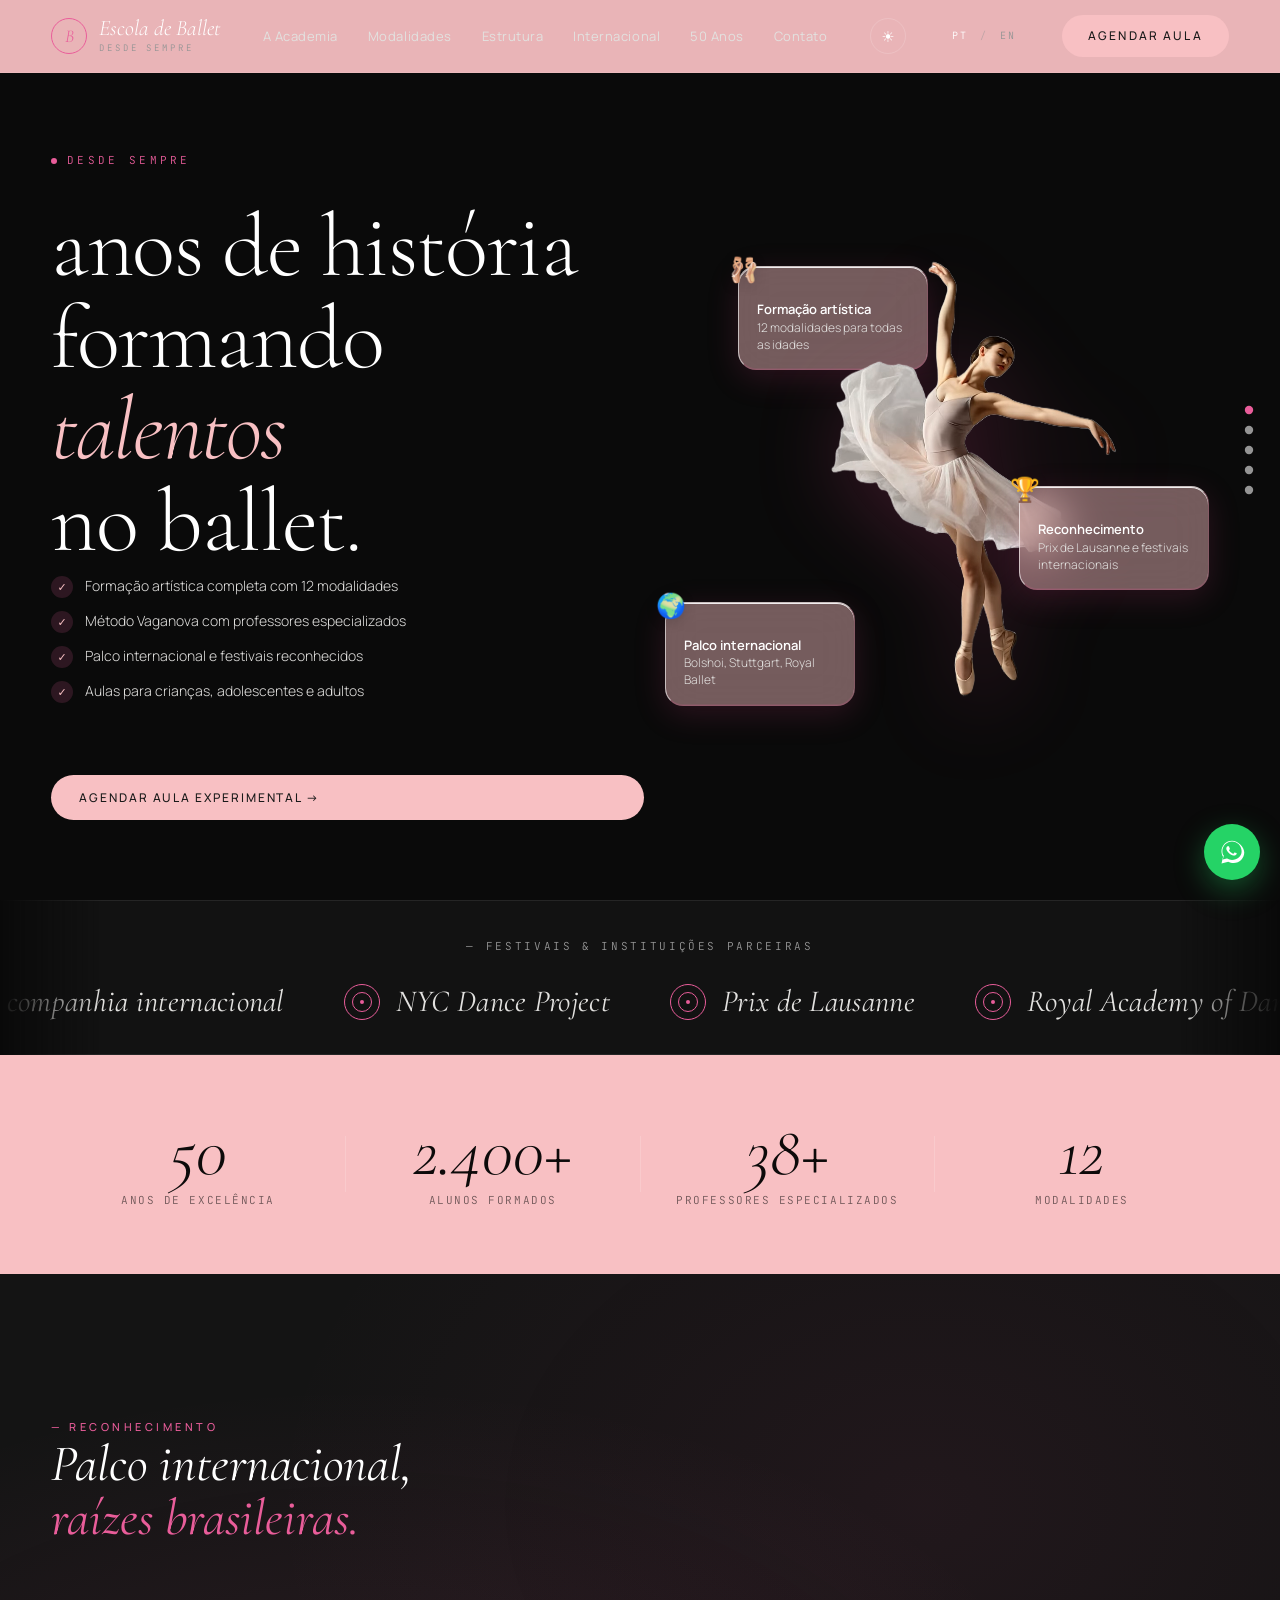
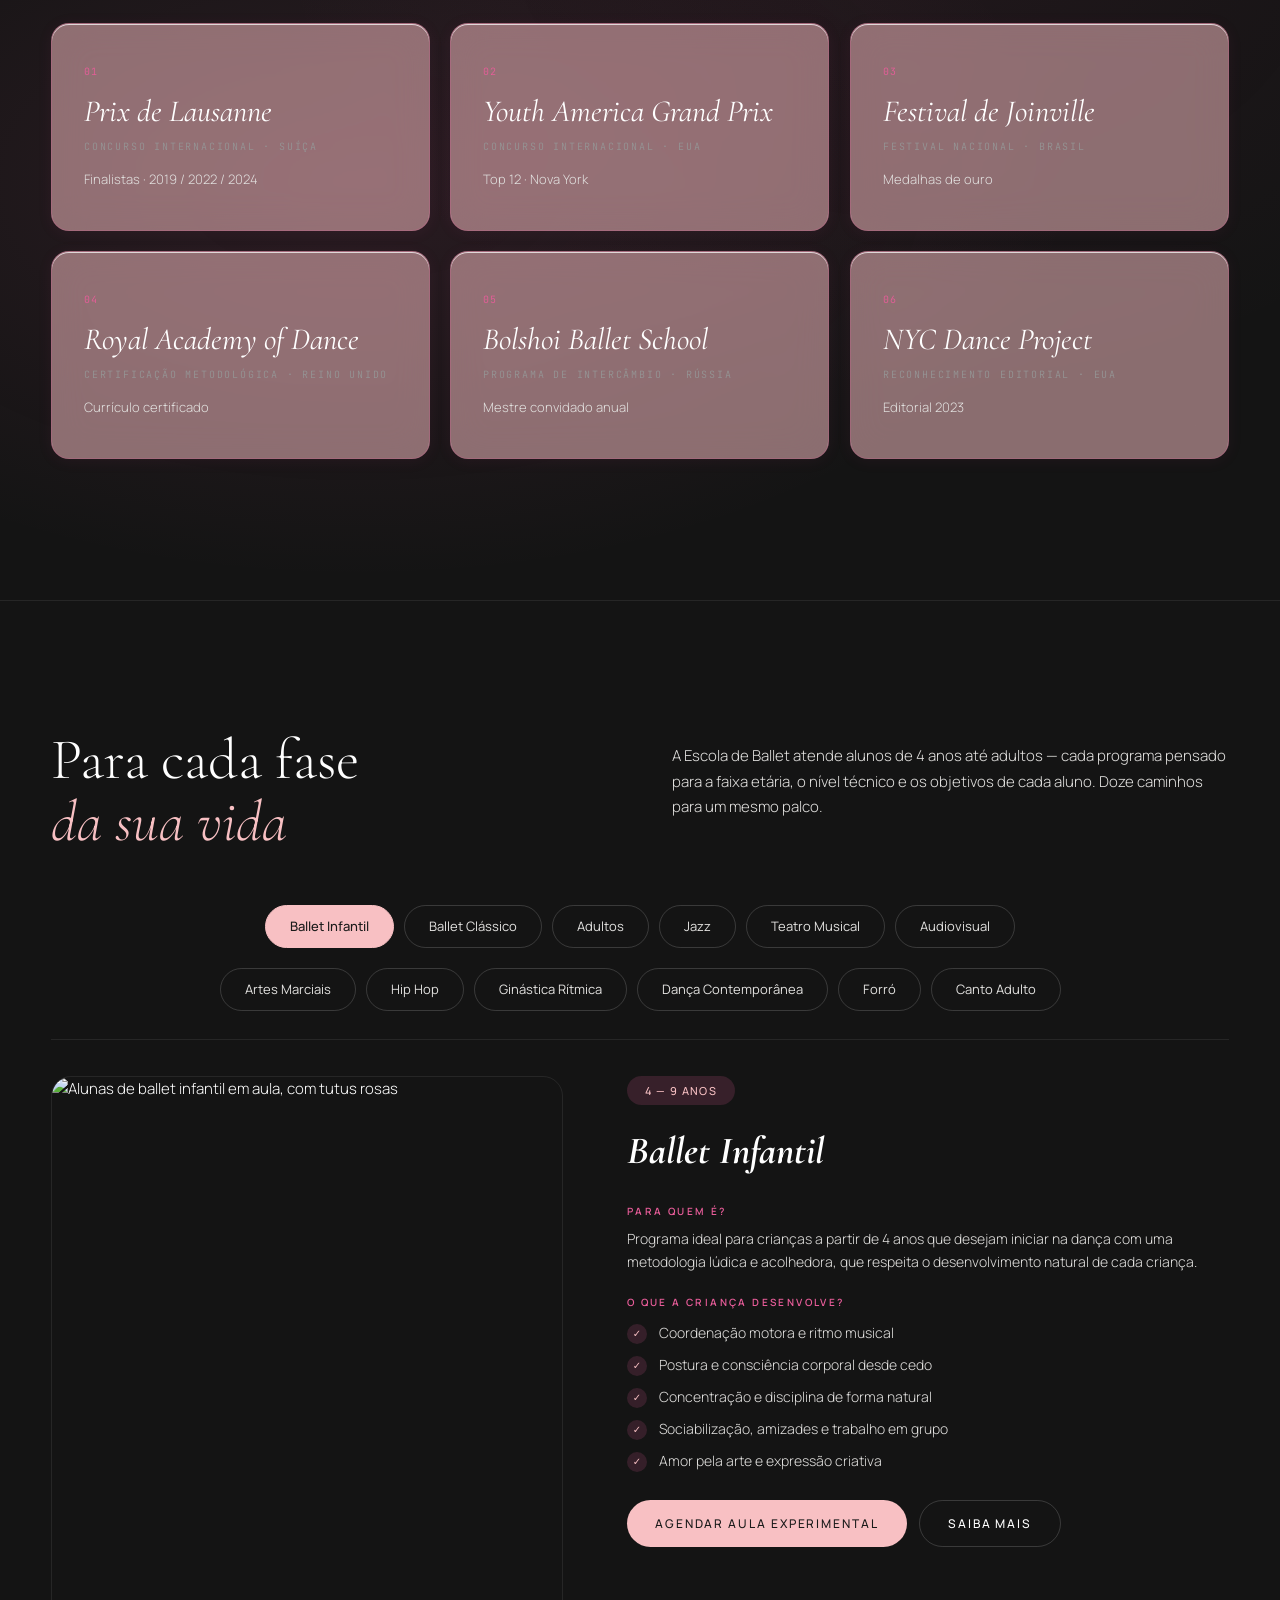
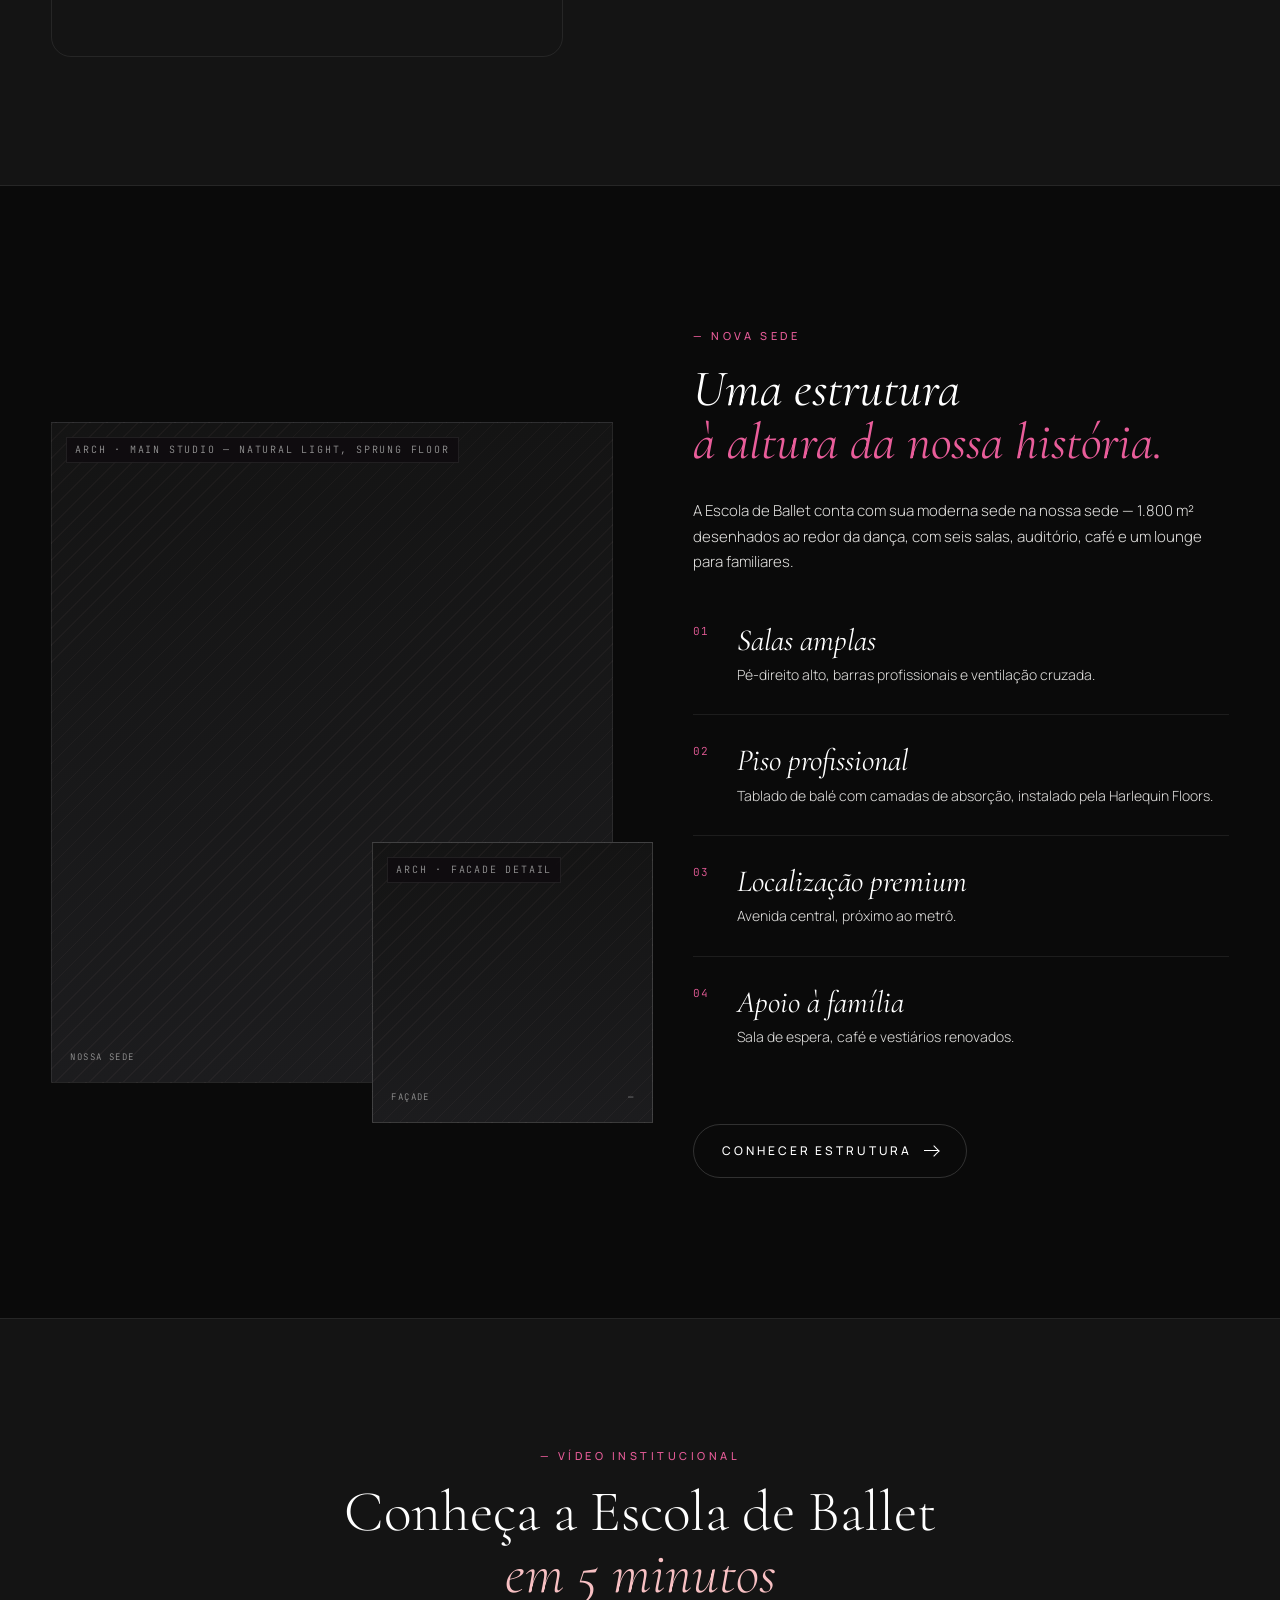
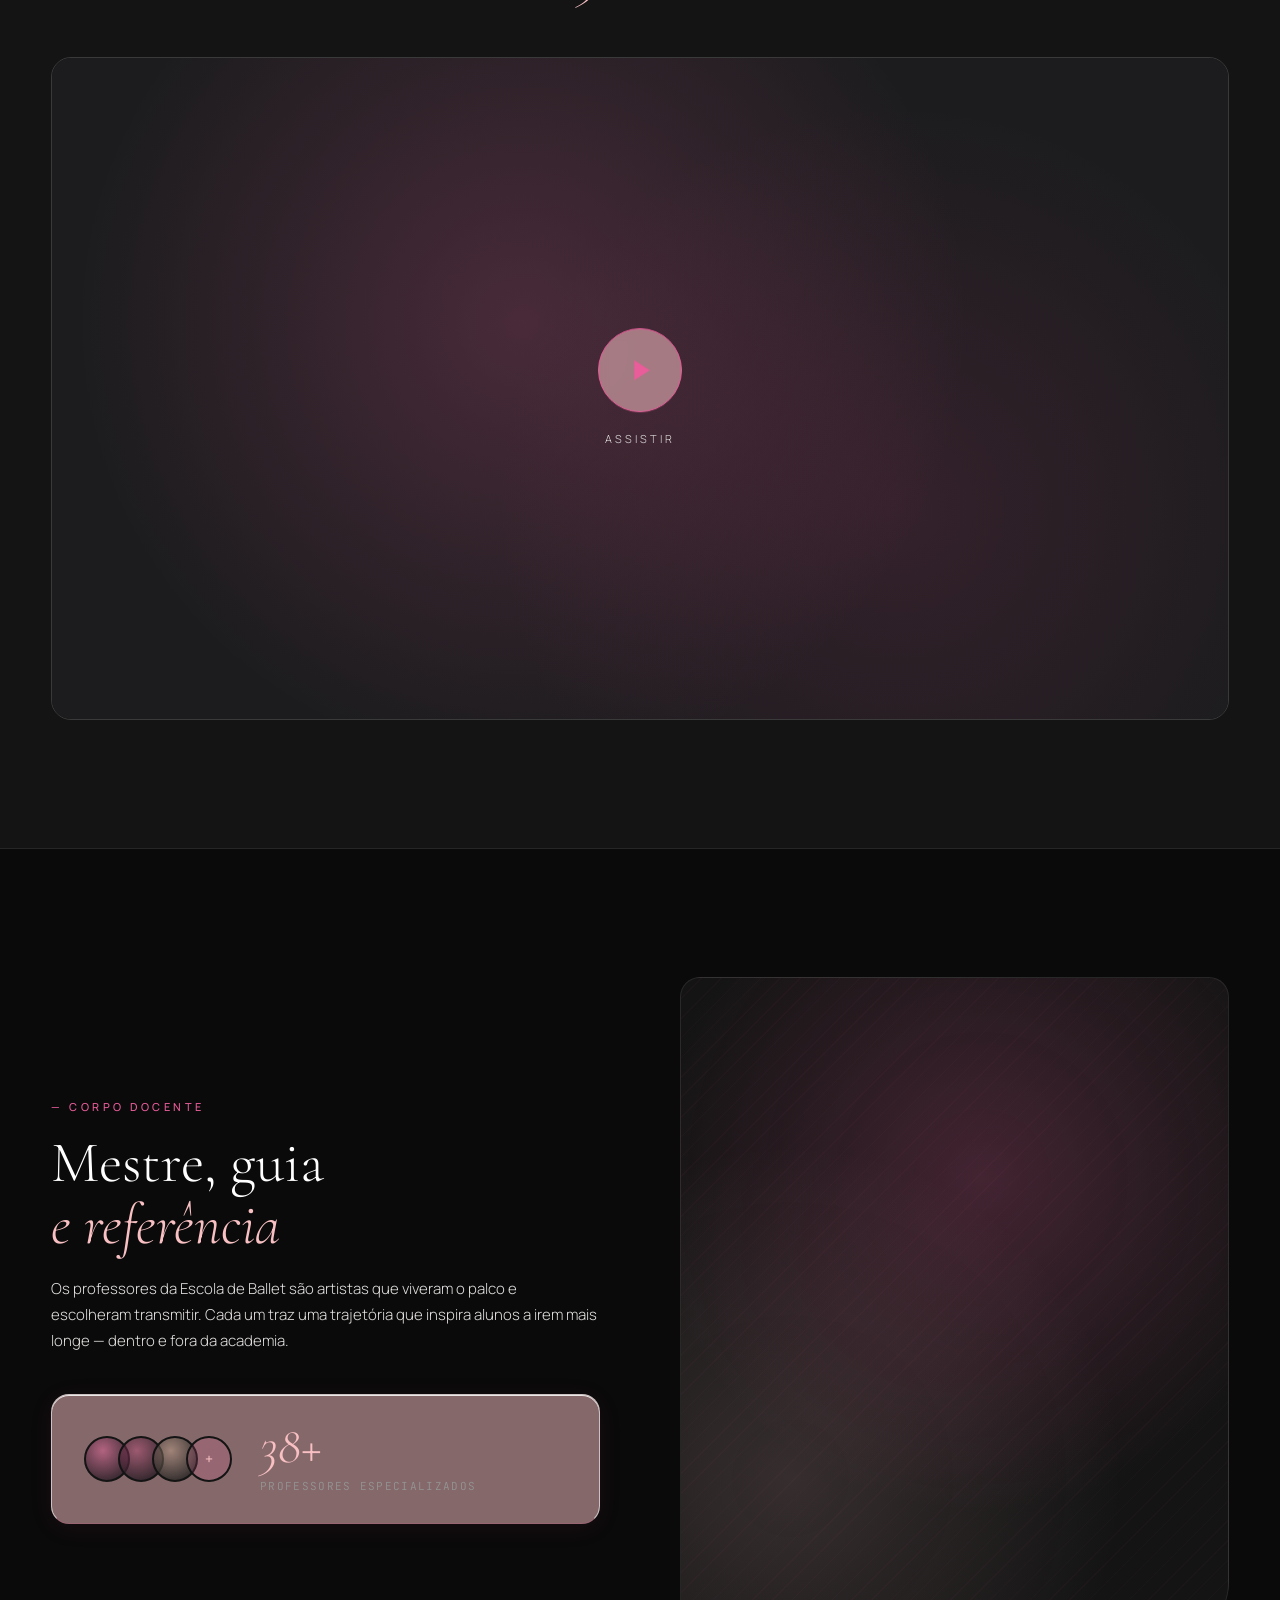
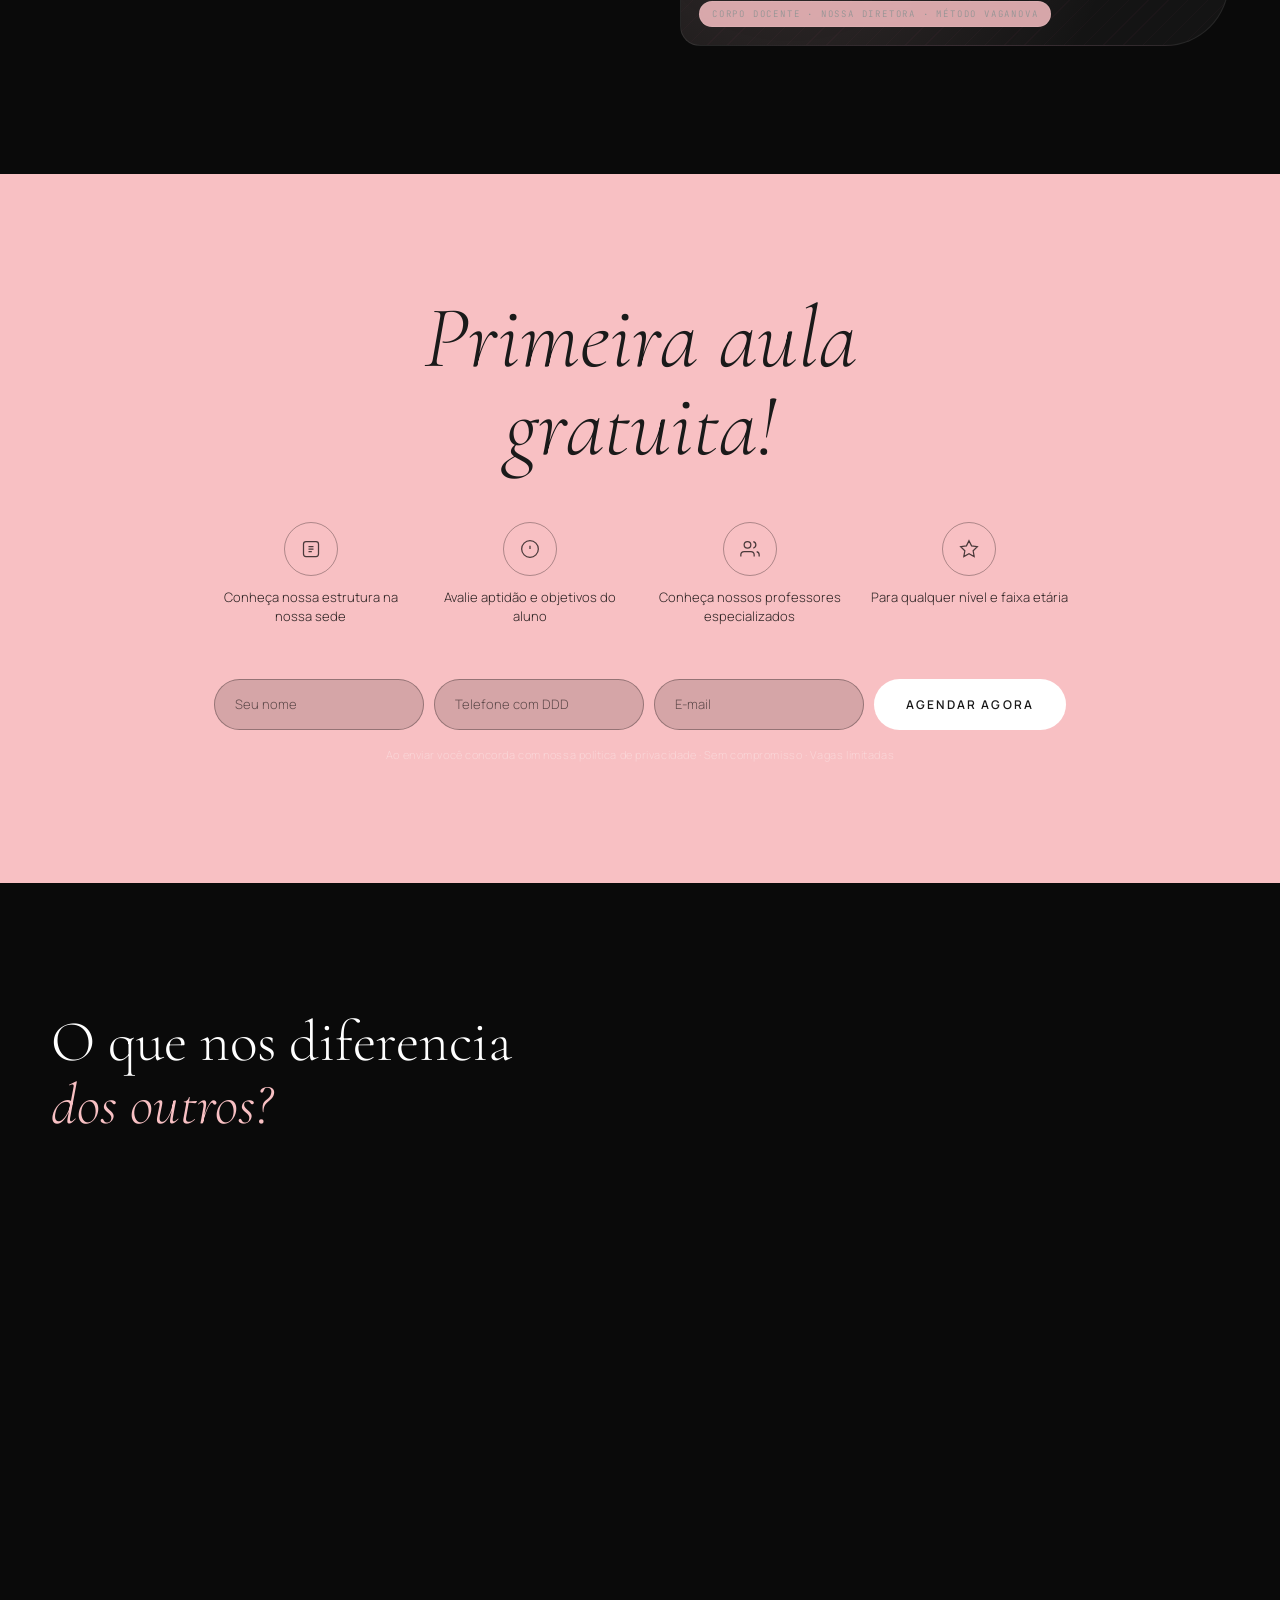
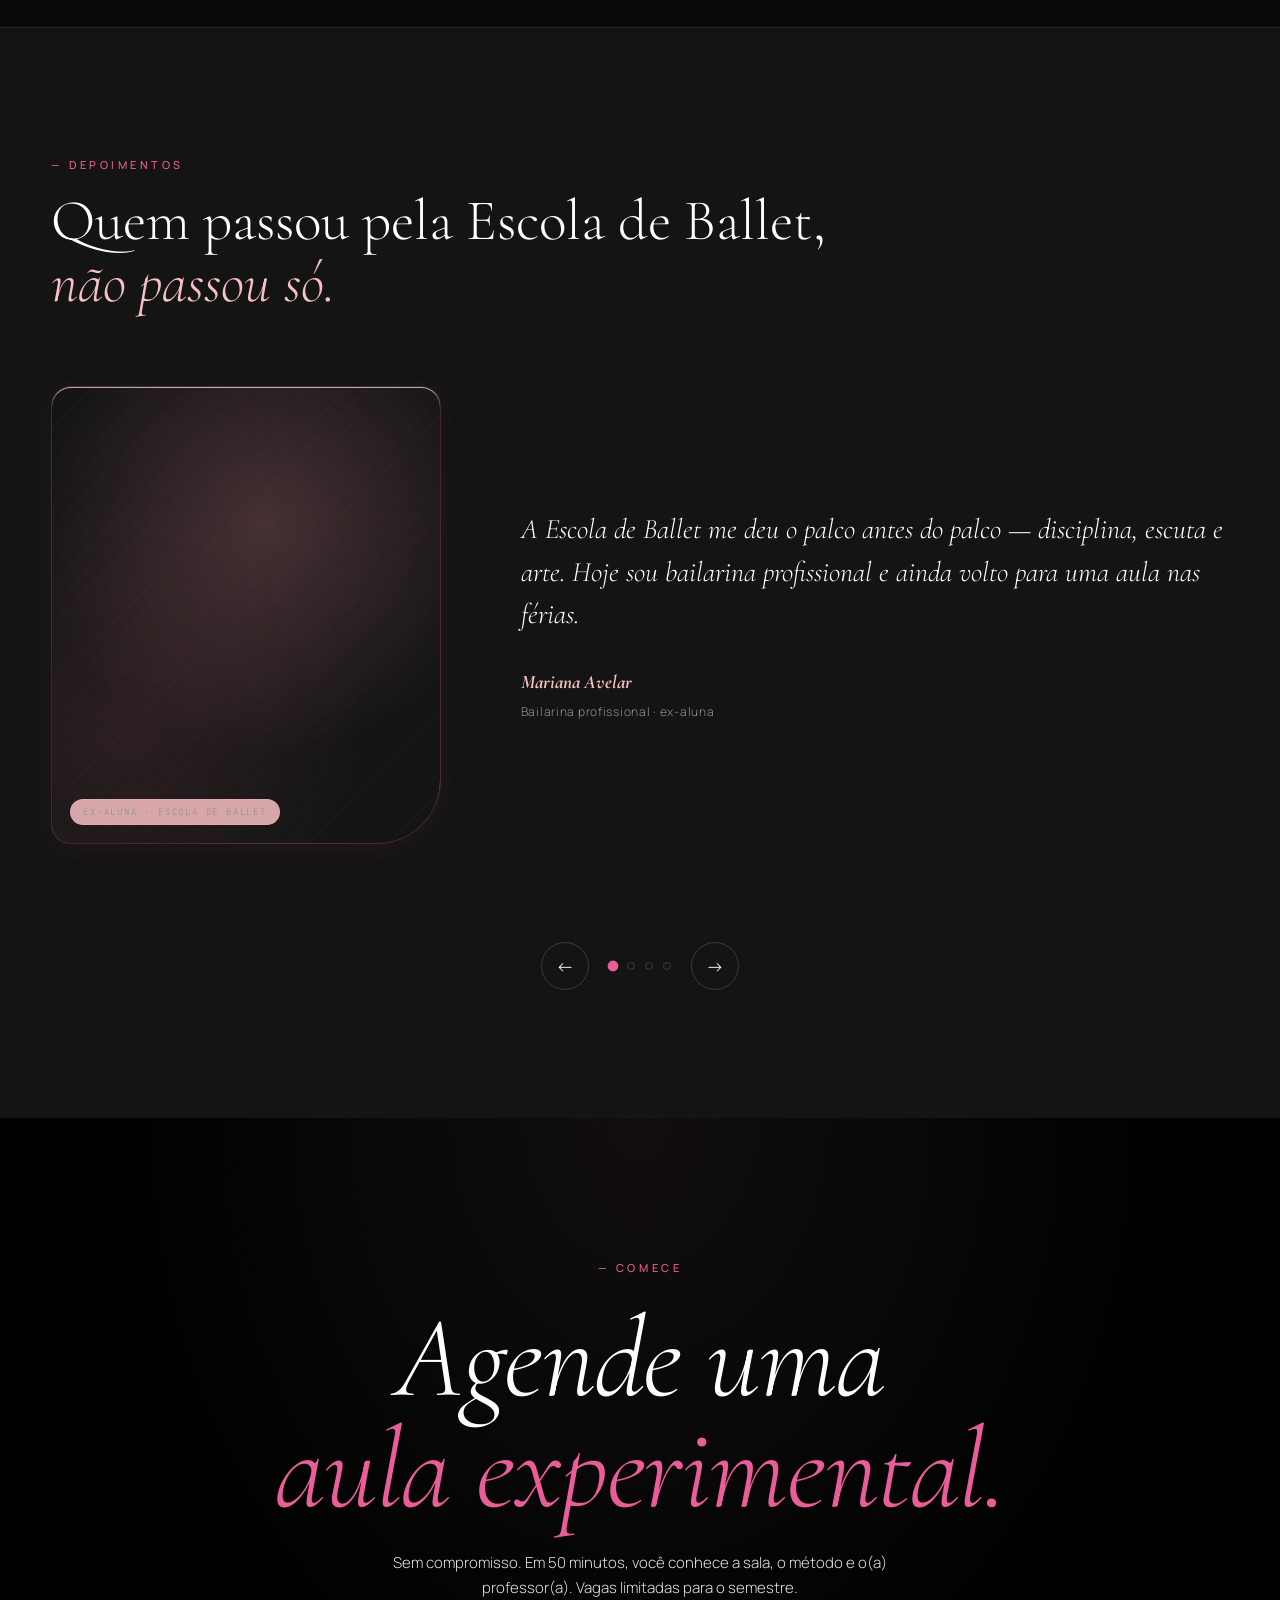
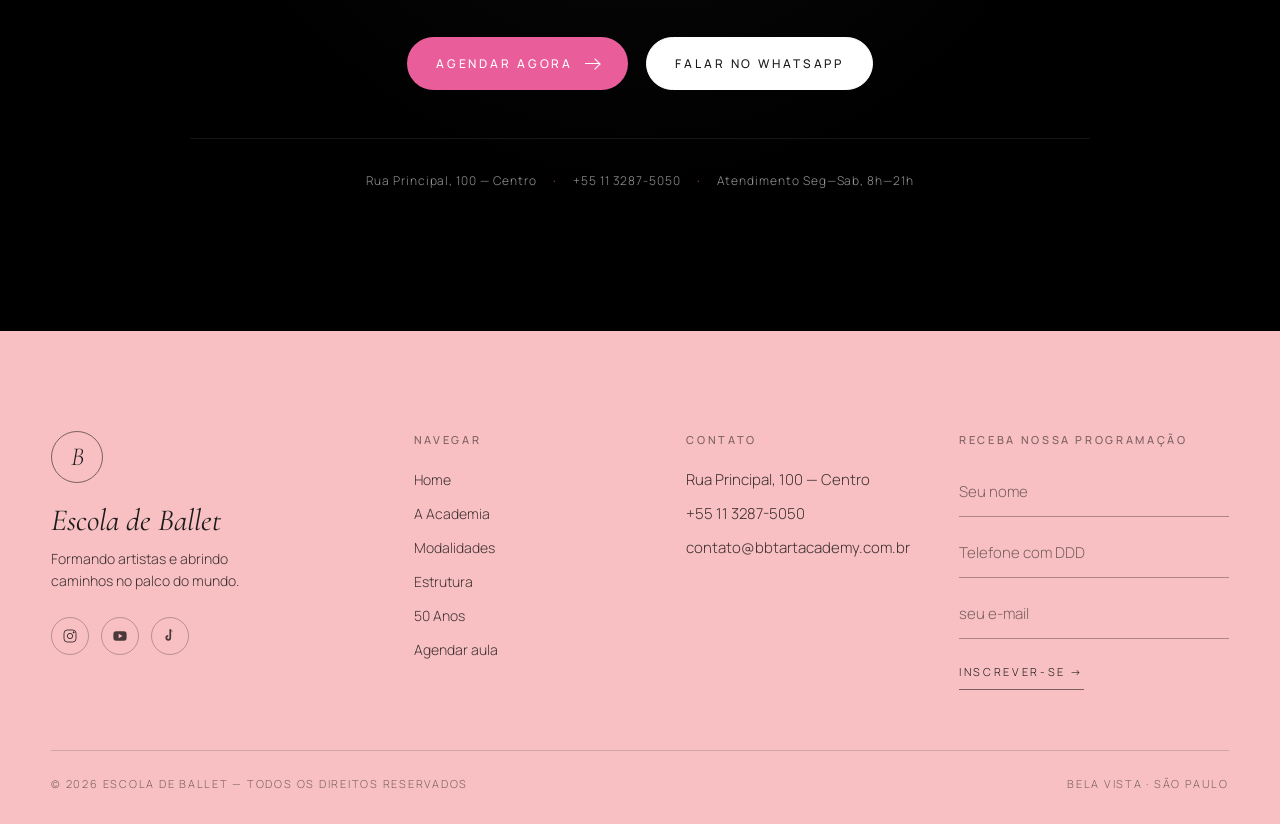
==== commit 8d5bffc3: "feat: index5 defaults to dark theme with light/dark toggle in header Co-Authored-By: Claude Sonnet 4" ====
--- a/index5.html
+++ b/index5.html
@@ -11,7 +11,7 @@
   <link rel="stylesheet" href="home.css" />
   <link rel="stylesheet" href="index5.css" />
 </head>
-<body data-palette="bbt-pink">
+<body data-palette="bbt-dark">
 
   <!-- ===================== HEADER ===================== -->
   <header class="v2-header" id="v2-header">
@@ -31,6 +31,10 @@
         <a href="cinquenta-anos.html" data-i18n="nav-50anos">50 Anos</a>
         <a href="#contato" data-i18n="nav-contato">Contato</a>
       </nav>
+      <button class="theme-toggle" id="v2-theme-toggle" aria-label="Alternar tema">
+        <span class="theme-toggle-icon theme-toggle-moon">🌙</span>
+        <span class="theme-toggle-icon theme-toggle-sun">☀</span>
+      </button>
       <div class="lang-toggle" id="v2-lang-toggle">
         <button data-lang="pt" class="active">PT</button>
         <span class="sep">/</span>
@@ -1567,6 +1571,44 @@
       window.addEventListener('resize', function() { applyCardTops(); updateStack(); updateProofHeadFade(); }, { passive: true });
       updateStack();
     })();
+
+    // ============================================================
+    // Festivals marquee — glow follows mouse (dark mode)
+    // ============================================================
+    document.querySelectorAll('.festivals-marquee').forEach(function(el) {
+      el.addEventListener('mousemove', function(e) {
+        var rect = this.getBoundingClientRect();
+        var mx = (((e.clientX - rect.left) / rect.width) * 100).toFixed(1);
+        var my = (((e.clientY - rect.top) / rect.height) * 100).toFixed(1);
+        this.style.setProperty('--mx', mx + '%');
+        this.style.setProperty('--my', my + '%');
+      });
+    });
+
+    // ============================================================
+    // Theme toggle (dark ↔ light)
+    // ============================================================
+    (function() {
+      var DARK  = 'bbt-dark';
+      var LIGHT = 'bbt-pink';
+      var KEY   = 'escola-theme';
+
+      function applyTheme(palette) {
+        document.body.setAttribute('data-palette', palette);
+        localStorage.setItem(KEY, palette);
+        var btn = document.getElementById('v2-theme-toggle');
+        if (btn) btn.setAttribute('data-active', palette === DARK ? 'dark' : 'light');
+      }
+
+      // Restore saved preference
+      var saved = localStorage.getItem(KEY);
+      applyTheme(saved === LIGHT ? LIGHT : DARK);
+
+      document.getElementById('v2-theme-toggle').addEventListener('click', function() {
+        var current = document.body.getAttribute('data-palette');
+        applyTheme(current === DARK ? LIGHT : DARK);
+      });
+    })();
   </script>
 </body>
 </html>
--- a/index5.css
+++ b/index5.css
@@ -2331,3 +2331,114 @@
   border-color: var(--accent);
   color: #ffffff;
 }
+
+/* ============================================================
+   THEME TOGGLE BUTTON
+   ============================================================ */
+.theme-toggle {
+  display: flex;
+  align-items: center;
+  justify-content: center;
+  width: 36px;
+  height: 36px;
+  border-radius: 50%;
+  border: 1px solid var(--line-strong);
+  background: transparent;
+  cursor: pointer;
+  transition: border-color 0.3s, background 0.3s;
+  flex-shrink: 0;
+  padding: 0;
+  color: var(--text);
+}
+.theme-toggle:hover {
+  border-color: var(--accent);
+  background: var(--accent-soft);
+}
+.theme-toggle-icon {
+  font-style: normal;
+  font-size: 15px;
+  line-height: 1;
+  pointer-events: none;
+}
+/* dark mode → show sun (to switch to light) */
+.theme-toggle[data-active="dark"]  .theme-toggle-moon { display: none; }
+.theme-toggle[data-active="dark"]  .theme-toggle-sun  { display: block; }
+/* light mode → show moon (to switch to dark) */
+.theme-toggle[data-active="light"] .theme-toggle-sun  { display: none; }
+.theme-toggle[data-active="light"] .theme-toggle-moon { display: block; }
+/* default before JS runs → show sun */
+.theme-toggle:not([data-active]) .theme-toggle-moon { display: none; }
+.theme-toggle:not([data-active]) .theme-toggle-sun  { display: block; }
+
+/* ============================================================
+   DARK PALETTE OVERRIDES
+   (bbt-dark uses --accent-deep = #f8c0c3 (salmon) as bg for
+   buttons/tabs, so text must be dark, not white)
+   ============================================================ */
+body[data-palette="bbt-dark"] .v2-nav-cta {
+  color: #1a1a1a !important;
+}
+body[data-palette="bbt-dark"] .v2-nav-cta:hover {
+  color: #fff !important;
+}
+body[data-palette="bbt-dark"] .v2-btn-primary {
+  color: #1a1a1a;
+}
+body[data-palette="bbt-dark"] .v2-btn-primary:hover {
+  color: #fff;
+}
+body[data-palette="bbt-dark"] .v2-tab.active {
+  color: #1a1a1a;
+}
+body[data-palette="bbt-dark"] .v2-hero-form button {
+  color: #1a1a1a;
+}
+body[data-palette="bbt-dark"] .v2-cta-disclaimer {
+  color: rgba(255, 255, 255, 0.35);
+}
+body[data-palette="bbt-dark"] .final-cta .btn-primary {
+  color: #fff;
+}
+body[data-palette="bbt-dark"] .final-cta .btn-primary:hover {
+  color: #1a1a1a;
+}
+
+/* Festivals marquee — dark glass band with glow in dark mode */
+body[data-palette="bbt-dark"] .festivals-marquee {
+  position: relative;
+  background: #121212;
+  border-top: 1px solid var(--line);
+  border-bottom: 1px solid var(--line);
+  overflow: hidden;
+}
+body[data-palette="bbt-dark"] .festivals-marquee::before {
+  content: '';
+  position: absolute;
+  inset: 0;
+  background: radial-gradient(
+    480px circle at var(--mx, 50%) var(--my, 50%),
+    rgba(233, 93, 154, 0.16),
+    transparent 70%
+  );
+  opacity: 0;
+  transition: opacity 0.4s ease;
+  pointer-events: none;
+  z-index: 0;
+}
+body[data-palette="bbt-dark"] .festivals-marquee:hover::before {
+  opacity: 1;
+}
+body[data-palette="bbt-dark"] .festivals-marquee .marquee-eyebrow,
+body[data-palette="bbt-dark"] .festivals-marquee .marquee-track {
+  position: relative;
+  z-index: 1;
+}
+body[data-palette="bbt-dark"] .festivals-marquee .marquee-eyebrow .caption {
+  color: var(--text-muted);
+}
+body[data-palette="bbt-dark"] .festivals-marquee .marquee-item {
+  color: var(--text-dim);
+}
+body[data-palette="bbt-dark"] .festivals-marquee .marquee-item .star {
+  color: var(--accent);
+}
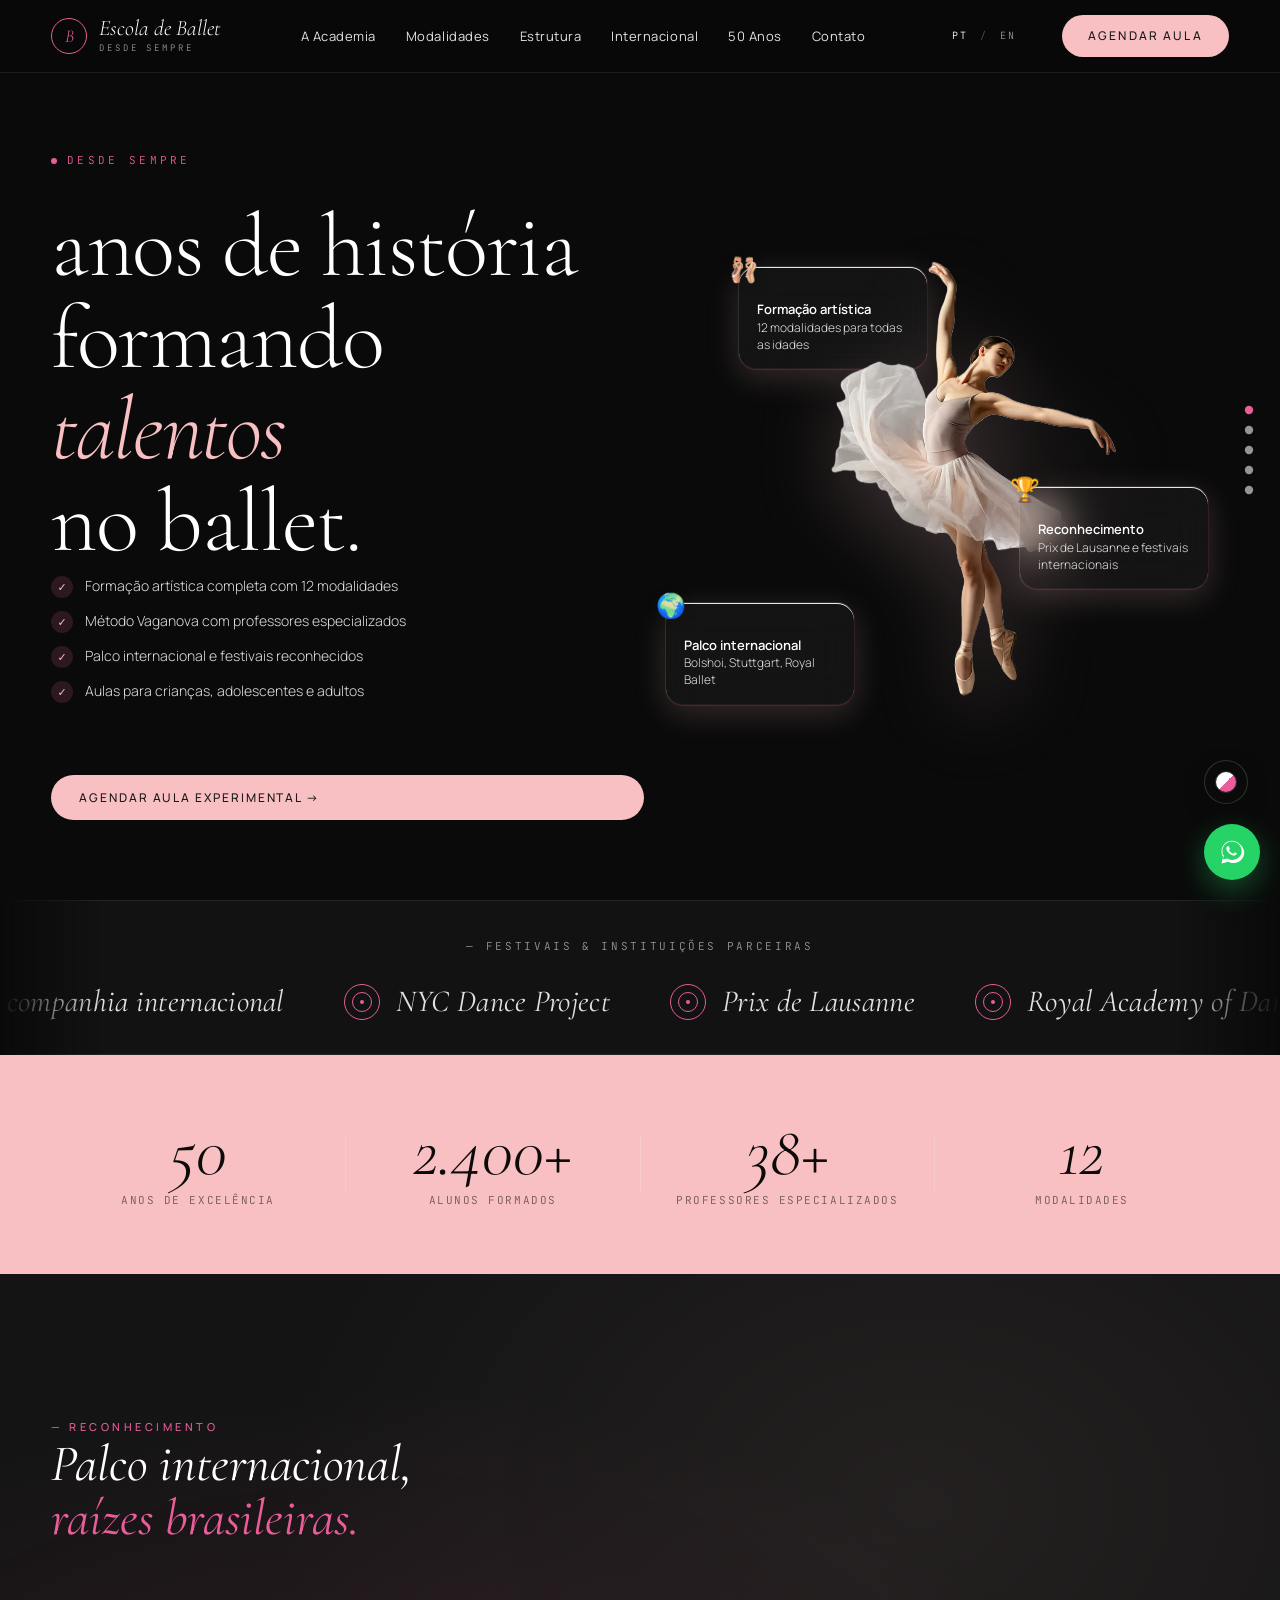
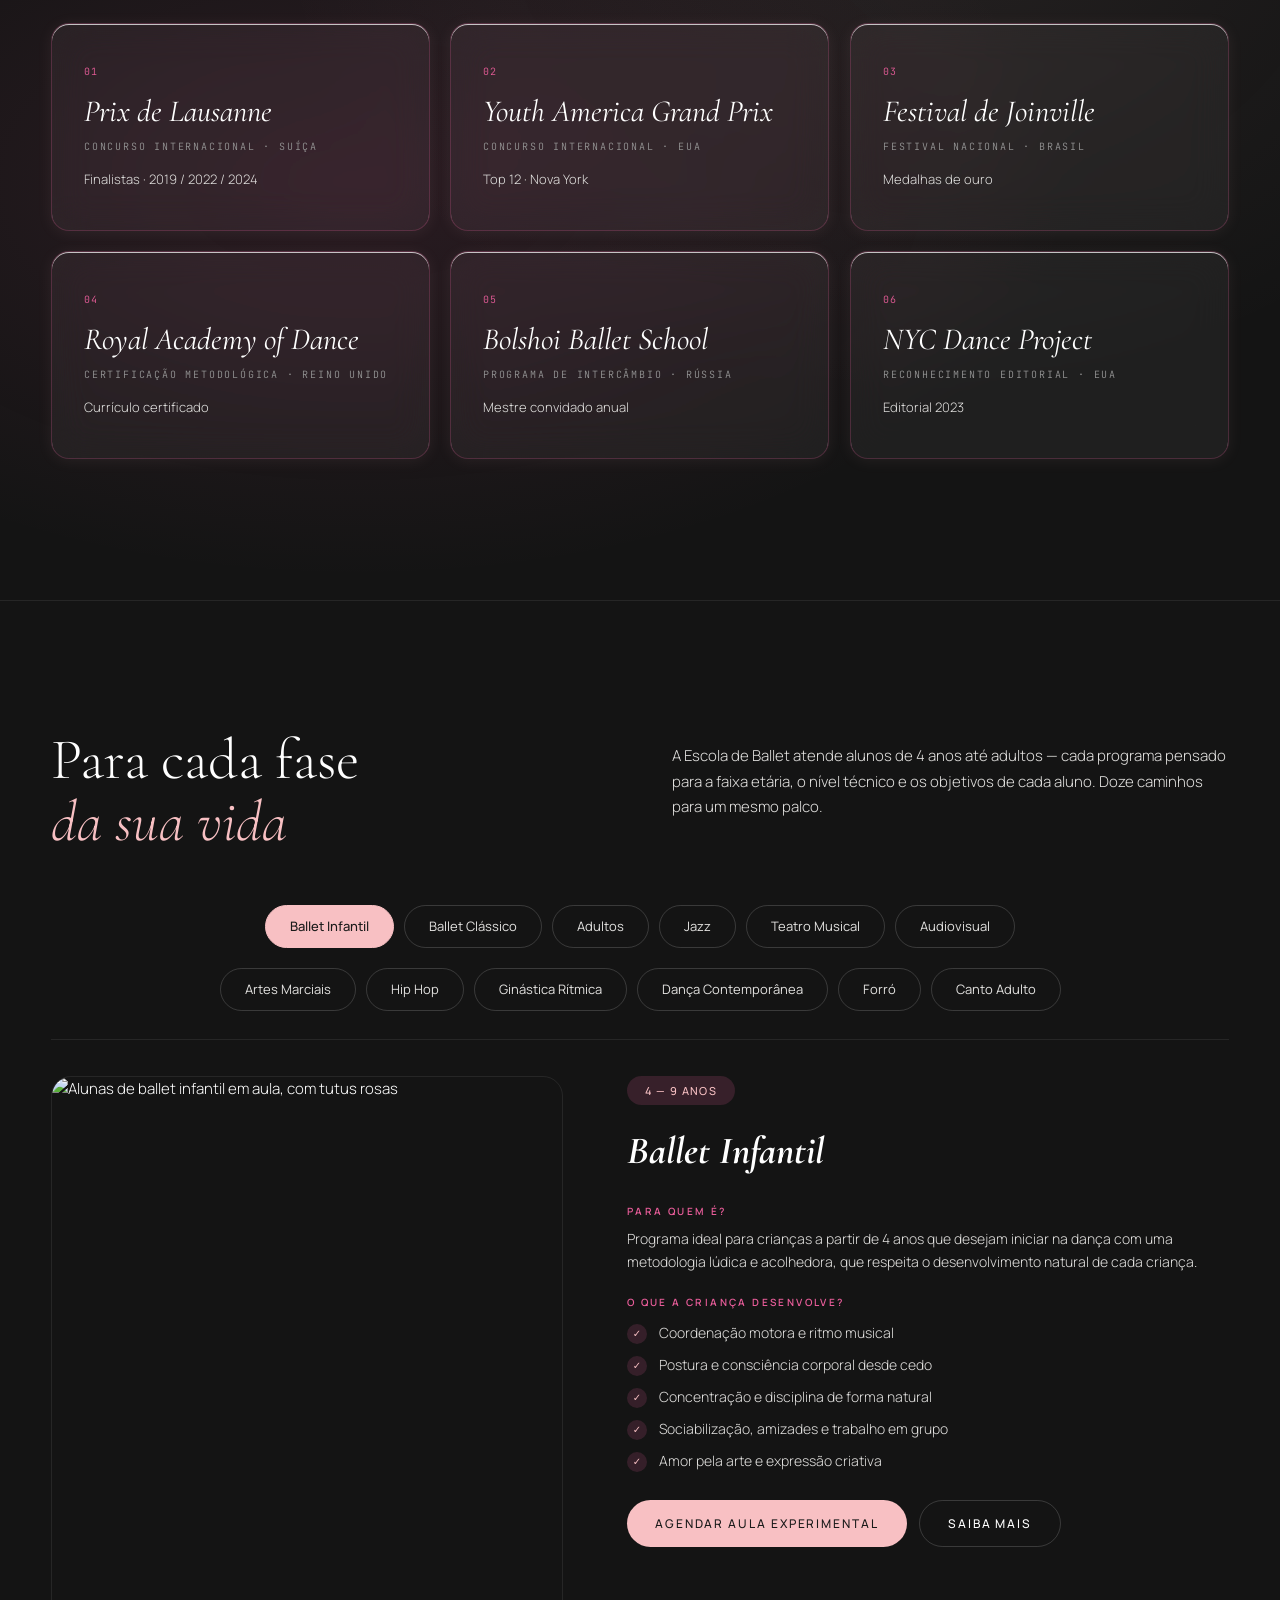
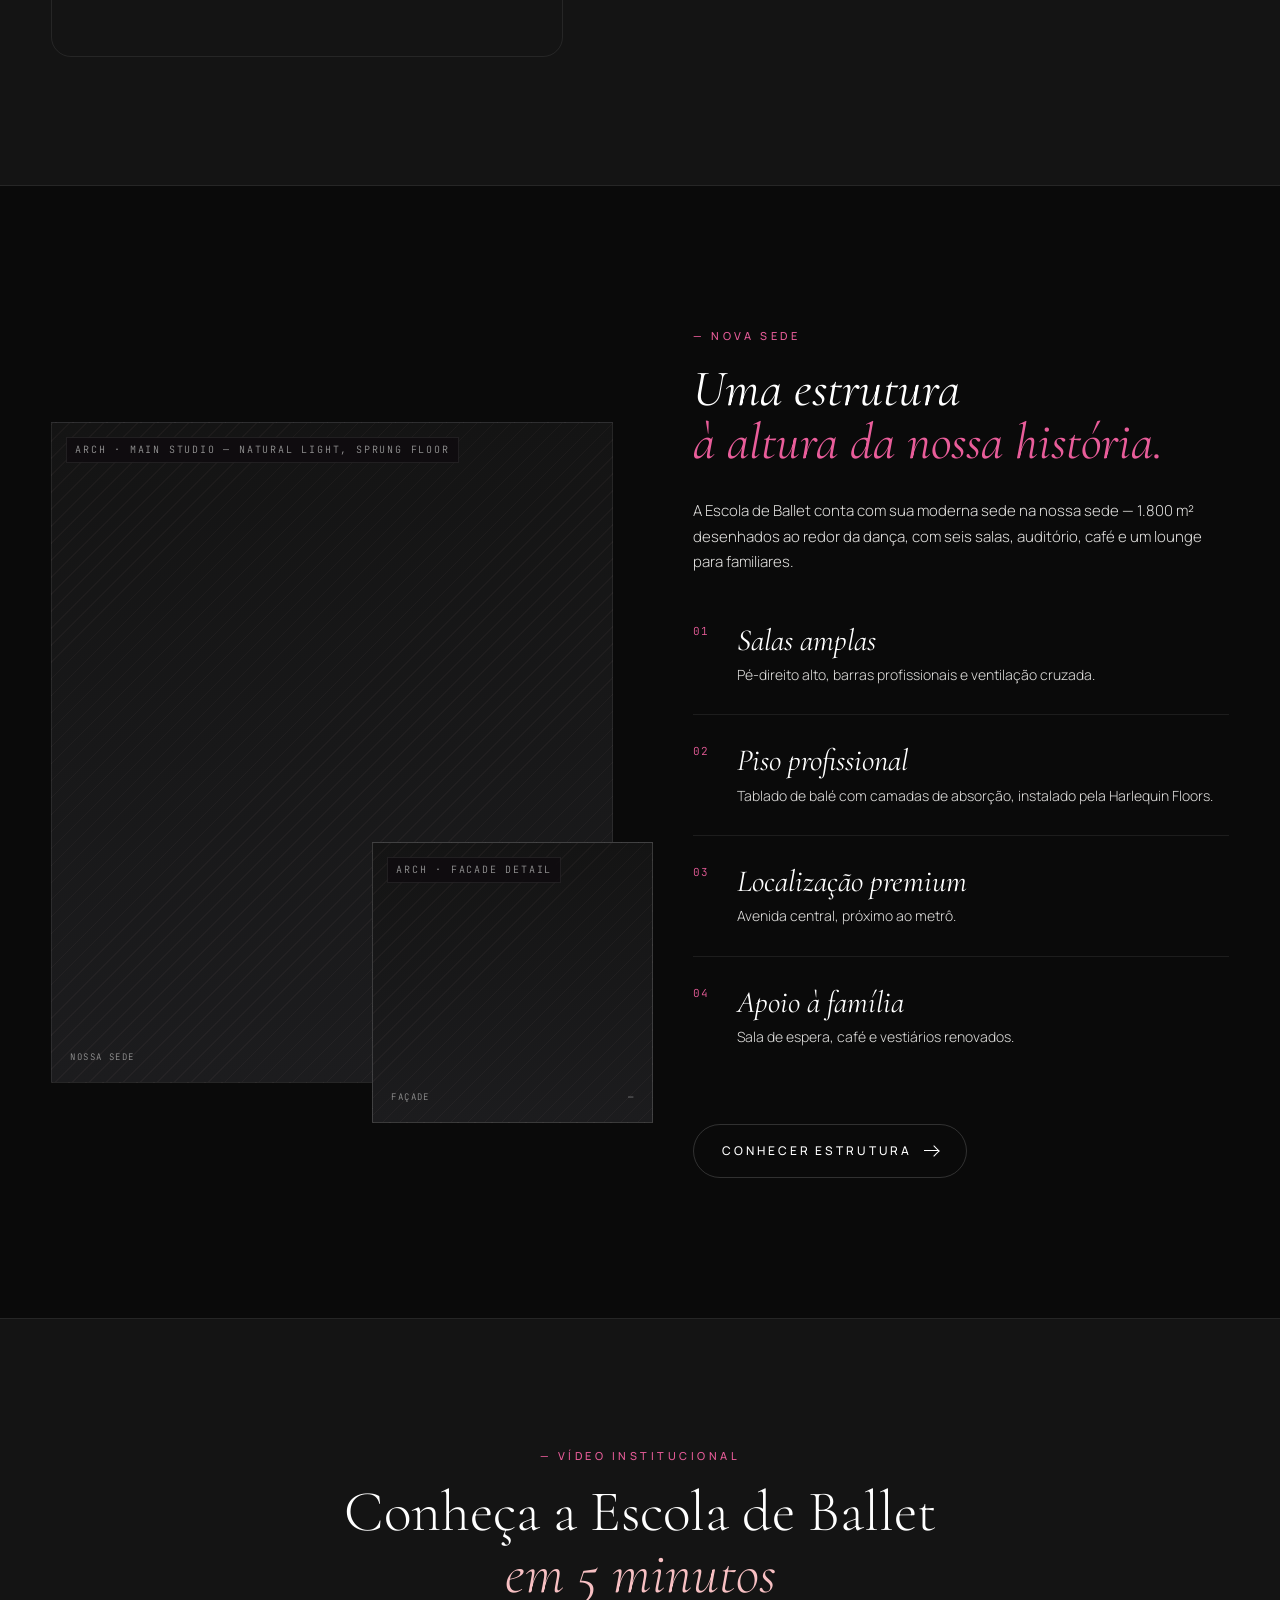
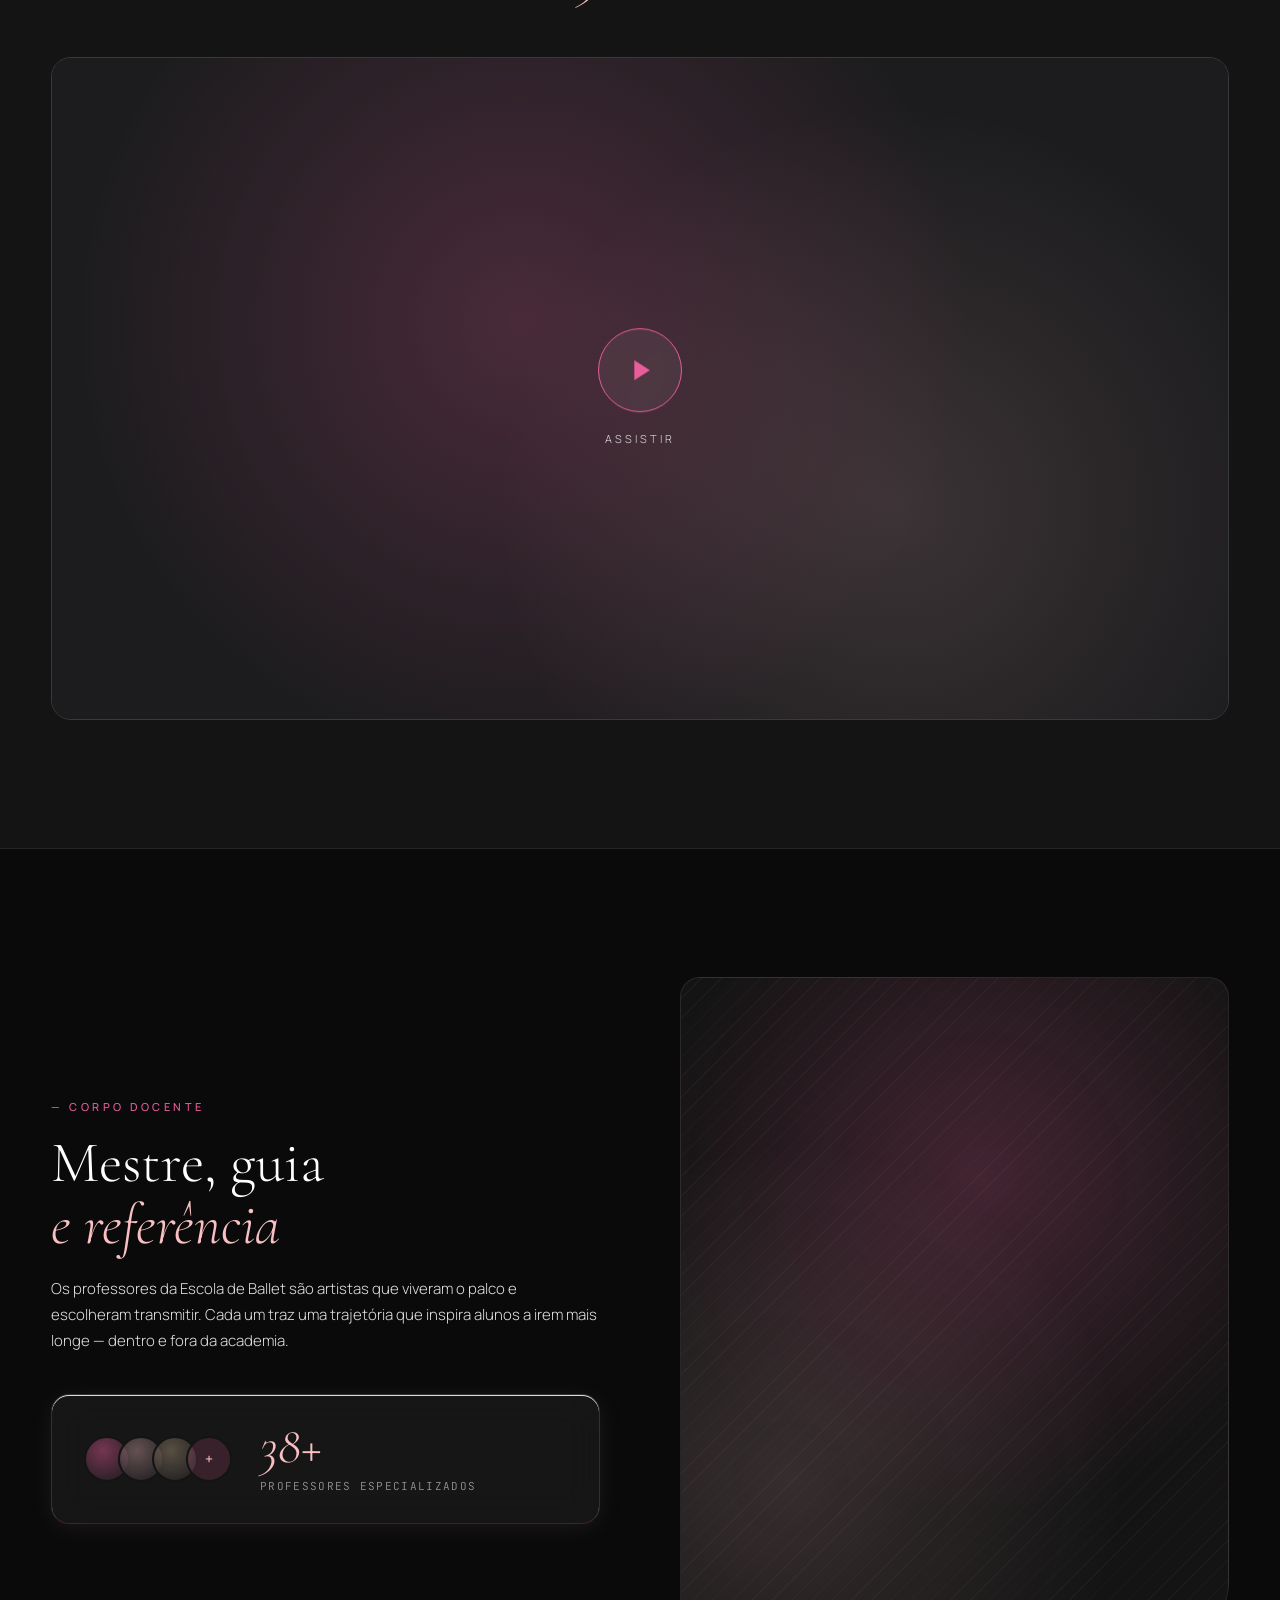
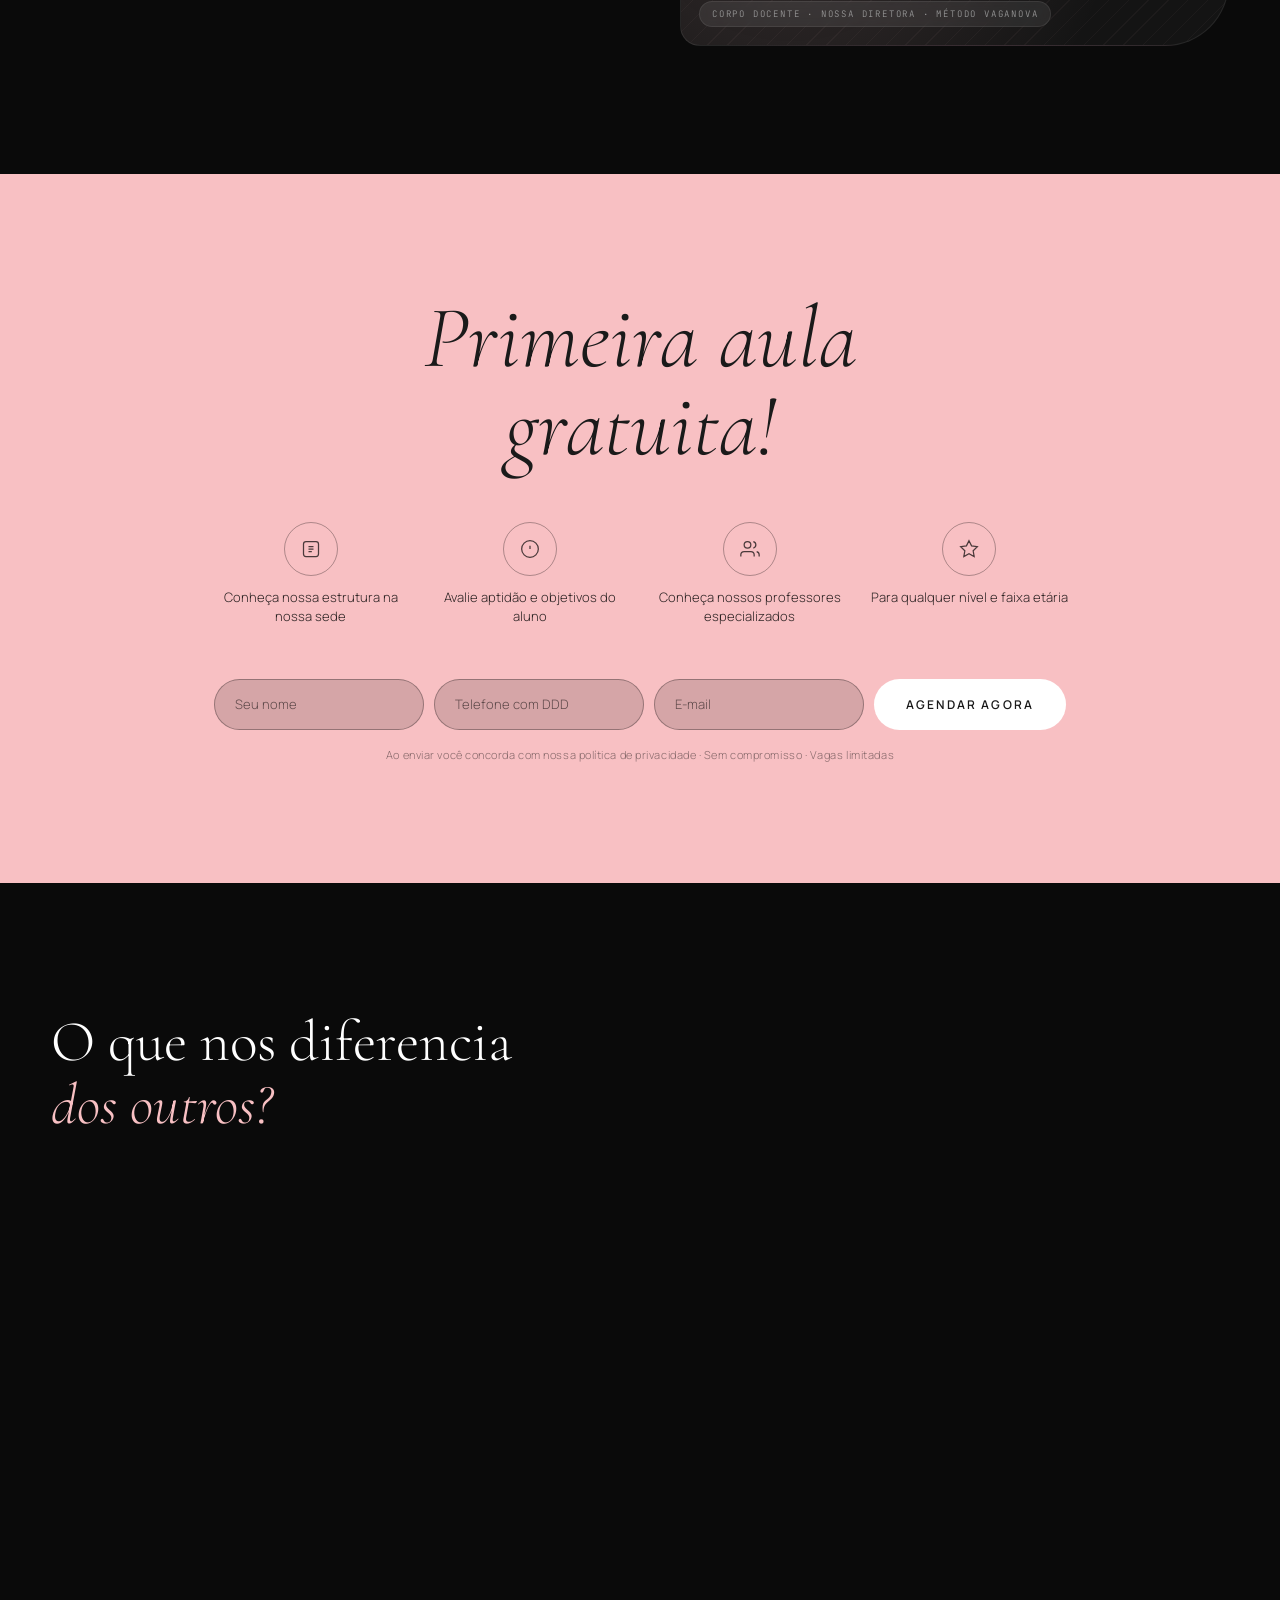
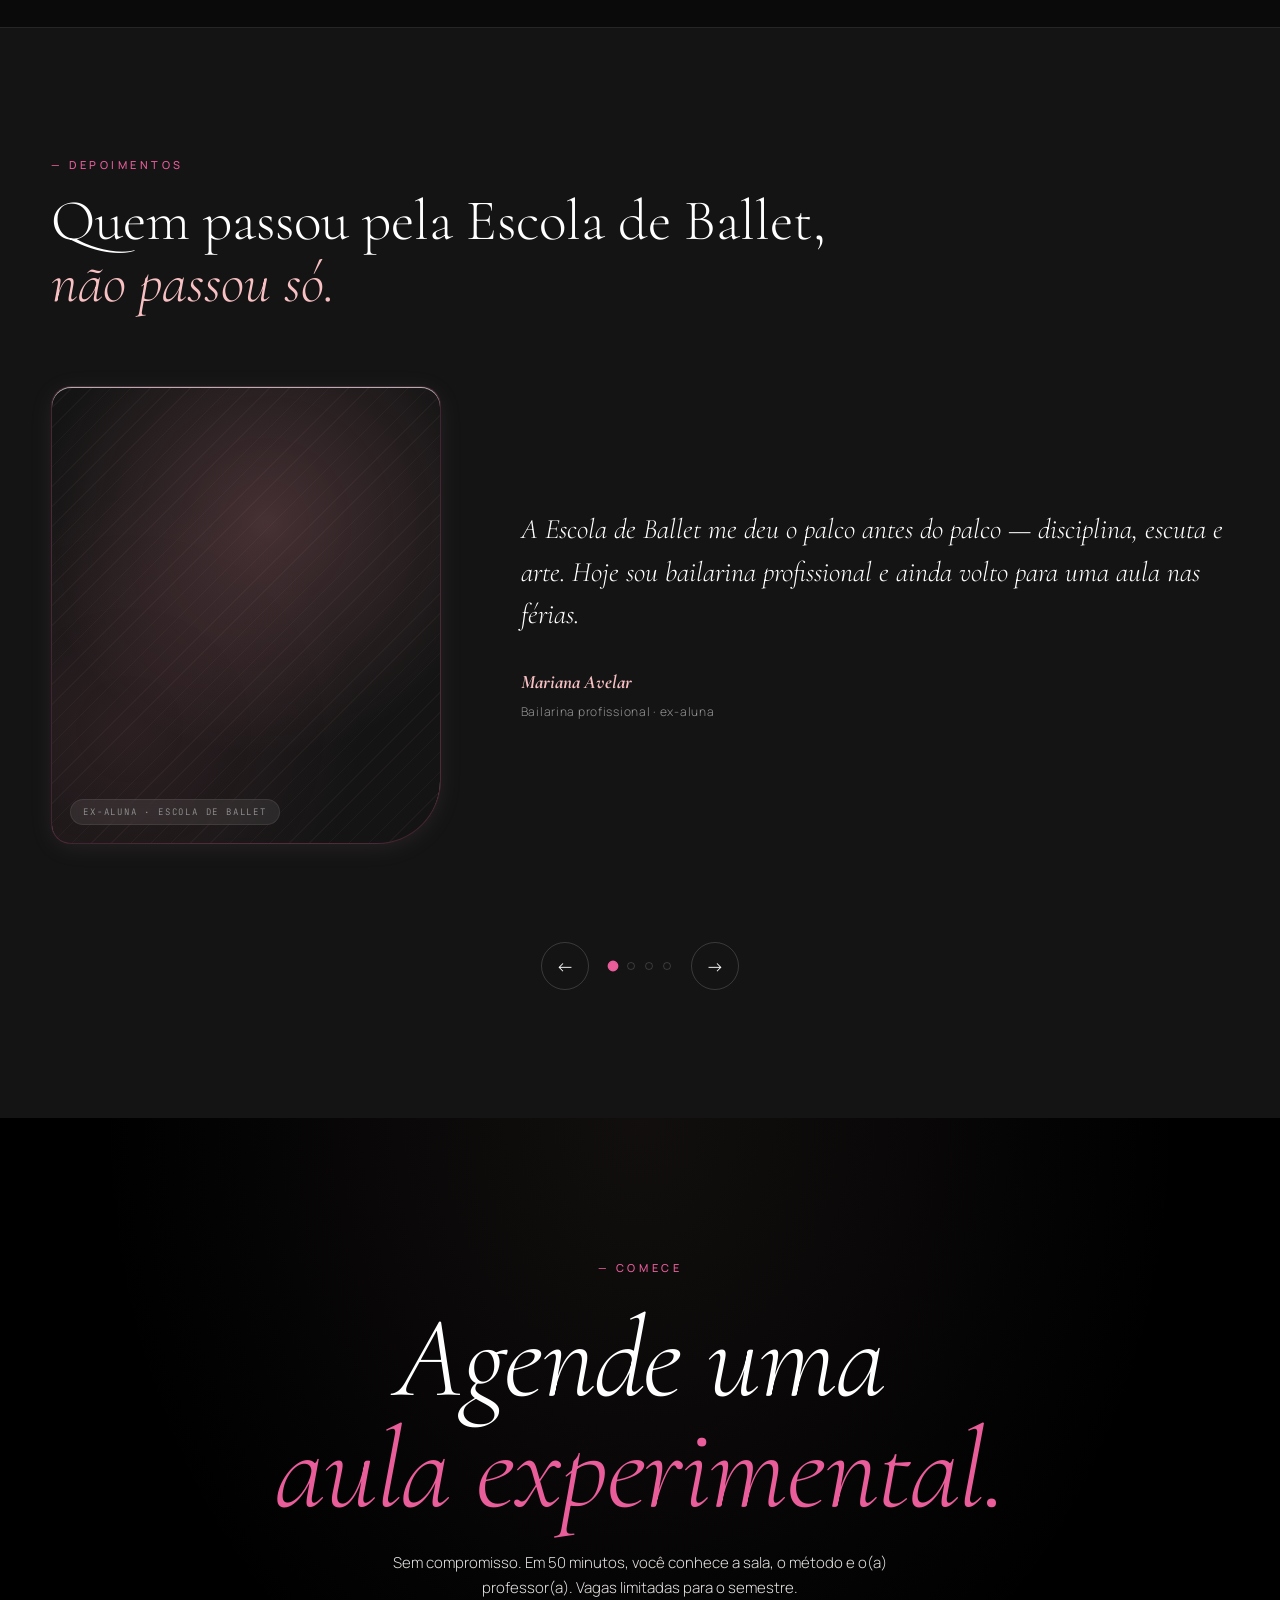
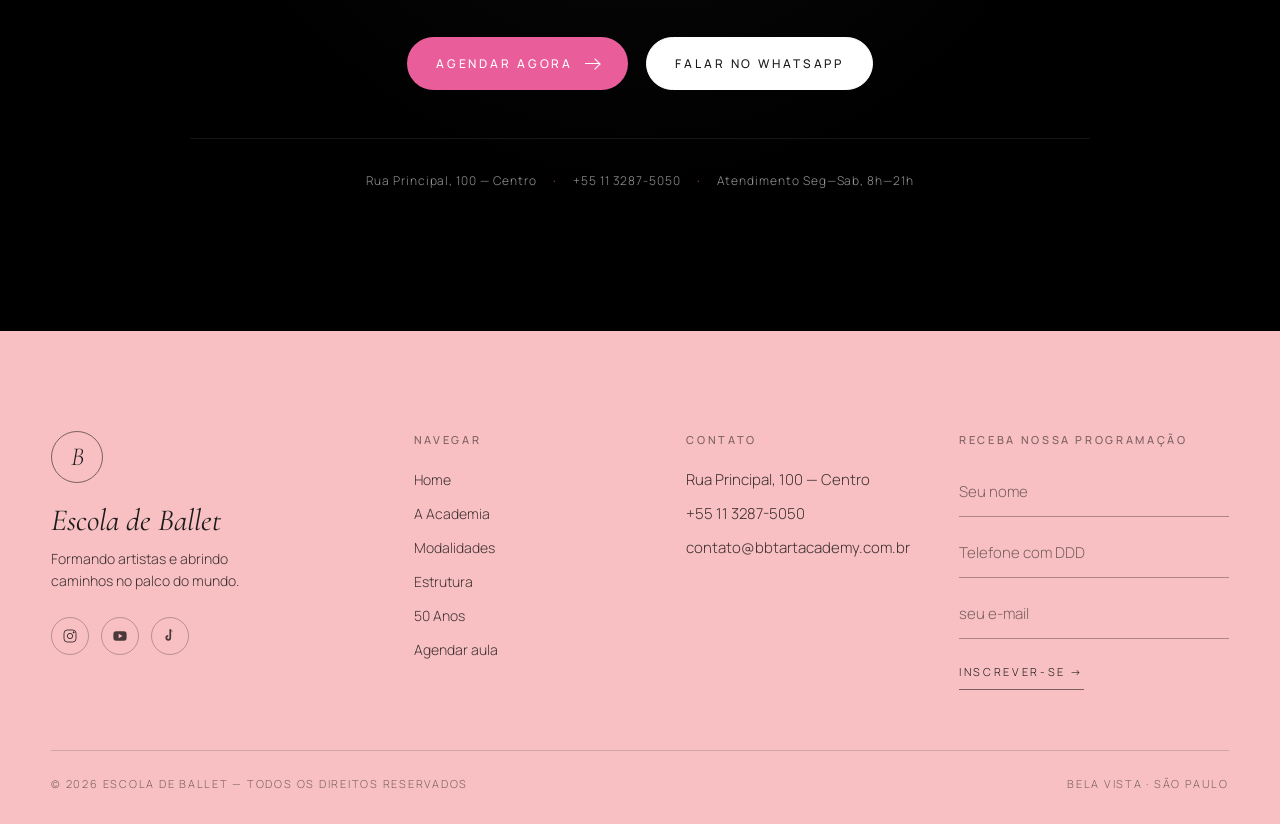
==== commit 33533db9: "feat: index5 uses dark theme from index4, floating theme toggle FAB above WhatsApp Co-Authored-By: C" ====
--- a/index5.html
+++ b/index5.html
@@ -31,10 +31,6 @@
         <a href="cinquenta-anos.html" data-i18n="nav-50anos">50 Anos</a>
         <a href="#contato" data-i18n="nav-contato">Contato</a>
       </nav>
-      <button class="theme-toggle" id="v2-theme-toggle" aria-label="Alternar tema">
-        <span class="theme-toggle-icon theme-toggle-moon">🌙</span>
-        <span class="theme-toggle-icon theme-toggle-sun">☀</span>
-      </button>
       <div class="lang-toggle" id="v2-lang-toggle">
         <button data-lang="pt" class="active">PT</button>
         <span class="sep">/</span>
@@ -964,6 +960,11 @@
       <p class="v2-modal-disclaimer">Ao enviar você concorda com nossa política de privacidade · Sem compromisso · Vagas limitadas</p>
     </div>
   </div>
+
+  <!-- Theme toggle FAB -->
+  <button class="theme-fab" id="v2-theme-toggle" aria-label="Alternar tema claro/escuro">
+    <span class="theme-swatch" id="v2-theme-swatch"></span>
+  </button>
 
   <!-- WhatsApp float -->
   <a href="https://wa.me/551132875050" class="wa-float" target="_blank" rel="noopener" aria-label="WhatsApp">
@@ -1586,7 +1587,7 @@
     });
 
     // ============================================================
-    // Theme toggle (dark ↔ light)
+    // Theme toggle FAB (dark ↔ light)
     // ============================================================
     (function() {
       var DARK  = 'bbt-dark';
@@ -1596,11 +1597,11 @@
       function applyTheme(palette) {
         document.body.setAttribute('data-palette', palette);
         localStorage.setItem(KEY, palette);
-        var btn = document.getElementById('v2-theme-toggle');
-        if (btn) btn.setAttribute('data-active', palette === DARK ? 'dark' : 'light');
+        // swatch shows the OPPOSITE palette (what you'll switch to)
+        var swatch = document.getElementById('v2-theme-swatch');
+        if (swatch) swatch.setAttribute('data-pal', palette === DARK ? LIGHT : DARK);
       }
 
-      // Restore saved preference
       var saved = localStorage.getItem(KEY);
       applyTheme(saved === LIGHT ? LIGHT : DARK);
 
--- a/shared/styles.css
+++ b/shared/styles.css
@@ -587,6 +587,8 @@
 .theme-swatch[data-pal="rose"]::before { background: linear-gradient(135deg, #141014 50%, #e8b8b8 50%); }
 .theme-swatch[data-pal="cream-gold"]::before { background: linear-gradient(135deg, #f7efe0 50%, #b8945c 50%); }
 .theme-swatch[data-pal="gold"]::before { background: linear-gradient(135deg, #141014 50%, #d4b896 50%); }
+.theme-swatch[data-pal="bbt-dark"]::before { background: linear-gradient(135deg, #0a0a0a 50%, #e95d9a 50%); }
+.theme-swatch[data-pal="bbt-pink"]::before { background: linear-gradient(135deg, #ffffff 50%, #e95d9a 50%); }
 
 @media (max-width: 880px) {
   .theme-fab { right: 16px; bottom: 152px; }
--- a/index5.css
+++ b/index5.css
@@ -4,6 +4,46 @@
    use o body como containing block e saia da tela */
 html { overflow-x: hidden; }
 body { overflow-x: visible; }
+
+/* ---- FESTIVALS MARQUEE (dark glass band) ---- */
+.festivals-marquee {
+  position: relative;
+  background: #121212;
+  border-top: 1px solid var(--line);
+  border-bottom: 1px solid var(--line);
+  overflow: hidden;
+}
+.festivals-marquee::before {
+  content: '';
+  position: absolute;
+  inset: 0;
+  background: radial-gradient(
+    480px circle at var(--mx, 50%) var(--my, 50%),
+    rgba(233, 93, 154, 0.16),
+    transparent 70%
+  );
+  opacity: 0;
+  transition: opacity 0.4s ease;
+  pointer-events: none;
+  z-index: 0;
+}
+.festivals-marquee:hover::before {
+  opacity: 1;
+}
+.festivals-marquee .marquee-eyebrow,
+.festivals-marquee .marquee-track {
+  position: relative;
+  z-index: 1;
+}
+.festivals-marquee .marquee-eyebrow .caption {
+  color: var(--text-muted);
+}
+.festivals-marquee .marquee-item {
+  color: var(--text-dim);
+}
+.festivals-marquee .marquee-item .star {
+  color: var(--accent);
+}
 
 /* ---- HERO CTA BUTTON (desktop) ---- */
 .v2-hero-modal-btn {
@@ -19,7 +59,7 @@
   position: fixed;
   inset: 0;
   z-index: 200;
-  background: rgba(42, 42, 42, 0.55);
+  background: rgba(0, 0, 0, 0.55);
   backdrop-filter: blur(6px);
   -webkit-backdrop-filter: blur(6px);
   align-items: center;
@@ -36,7 +76,7 @@
   width: 100%;
   max-width: 440px;
   position: relative;
-  box-shadow: 0 32px 80px rgba(42, 42, 42, 0.22);
+  box-shadow: 0 32px 80px rgba(0, 0, 0, 0.22);
 }
 .v2-modal-close {
   position: absolute;
@@ -117,14 +157,14 @@
   left: 0;
   right: 0;
   z-index: 100;
-  background: rgba(248, 192, 195, 0.94);
+  background: rgba(8, 8, 8, 0.75);
   backdrop-filter: blur(14px);
   -webkit-backdrop-filter: blur(14px);
   border-bottom: 1px solid var(--line);
   transition: box-shadow 0.3s;
 }
 .v2-header.scrolled {
-  box-shadow: 0 2px 24px rgba(42, 42, 42, 0.09);
+  box-shadow: 0 2px 24px rgba(0, 0, 0, 0.09);
 }
 .v2-header-inner {
   max-width: var(--container);
@@ -160,7 +200,7 @@
   text-transform: uppercase;
   padding: 11px 26px;
   background: var(--accent-deep);
-  color: #fff !important;
+  color: #1a1a1a !important;
   border-radius: 999px;
   transition: all 0.3s;
   white-space: nowrap;
@@ -168,6 +208,7 @@
 }
 .v2-nav-cta:hover {
   background: var(--accent);
+  color: #fff !important;
   transform: translateY(-1px);
 }
 /* ---- HAMBURGER ---- */
@@ -310,7 +351,7 @@
   width: 100%;
   height: 100%;
   object-fit: contain;
-  filter: drop-shadow(0 24px 40px rgba(201, 63, 124, 0.22));
+  filter: drop-shadow(0 24px 40px rgba(248, 192, 195, 0.22));
 }
 /* fallback gradient quando não há PNG */
 .v2-dancer-fallback {
@@ -322,7 +363,7 @@
     ),
     radial-gradient(
       ellipse at 50% 80%,
-      rgba(201, 63, 124, 0.18) 0%,
+      rgba(248, 192, 195, 0.18) 0%,
       transparent 50%
     ),
     var(--bg-elev);
@@ -337,17 +378,17 @@
 /* Floating cards */
 .v2-fc {
   position: absolute;
-  background: rgba(248, 192, 195, 0.45);
+  background: rgba(255, 255, 255, 0.045);
   backdrop-filter: blur(20px) saturate(180%);
   -webkit-backdrop-filter: blur(20px) saturate(180%);
-  border: 1px solid rgba(255, 255, 255, 0.6);
+  border: 1px solid rgba(255, 255, 255, 0.12);
   border-bottom-color: rgba(233, 93, 154, 0.25);
   border-right-color: rgba(233, 93, 154, 0.15);
   border-radius: 18px;
   padding: 34px 18px 16px 18px;
   max-width: 190px;
   box-shadow:
-    0 8px 32px rgba(201, 63, 124, 0.18),
+    0 8px 32px rgba(248, 192, 195, 0.18),
     inset 0 1px 0 rgba(255, 255, 255, 0.9),
     inset 0 -1px 0 rgba(233, 93, 154, 0.1);
   z-index: 3;
@@ -542,7 +583,7 @@
   align-items: center;
   padding: 13px 28px;
   background: var(--accent-deep);
-  color: #fff;
+  color: #1a1a1a;
   border-radius: 999px;
   font-size: 12px;
   font-weight: 500;
@@ -555,6 +596,7 @@
 }
 .v2-btn-primary:hover {
   background: var(--accent);
+  color: #fff;
   transform: translateY(-1px);
 }
 .v2-btn-outline {
@@ -601,7 +643,7 @@
     ),
     radial-gradient(
       ellipse at 72% 25%,
-      rgba(201, 63, 124, 0.07),
+      rgba(248, 192, 195, 0.07),
       transparent 50%
     ),
     var(--bg-elev);
@@ -620,11 +662,11 @@
   border-bottom: 1px solid rgba(233, 93, 154, 0.22) !important;
   border-right: 1px solid rgba(233, 93, 154, 0.22) !important;
   border-radius: 18px;
-  background: rgba(248, 192, 195, 0.52) !important;
+  background: rgba(255, 255, 255, 0.05) !important;
   backdrop-filter: blur(18px) saturate(1.5);
   -webkit-backdrop-filter: blur(18px) saturate(1.5);
   box-shadow:
-    0 2px 16px rgba(201, 63, 124, 0.07),
+    0 2px 16px rgba(248, 192, 195, 0.07),
     inset 0 1px 0 rgba(255, 255, 255, 0.72);
   transform-style: preserve-3d;
   will-change: transform;
@@ -654,10 +696,10 @@
 #reconhecimento .proof-card:hover {
   border-color: rgba(233, 93, 154, 0.38) !important;
   box-shadow:
-    0 16px 48px rgba(201, 63, 124, 0.16),
-    0 4px 16px rgba(201, 63, 124, 0.1),
-    inset 0 1px 0 rgba(255, 255, 255, 0.85);
-  background: rgba(248, 192, 195, 0.68) !important;
+    0 16px 48px rgba(248, 192, 195, 0.16),
+    0 4px 16px rgba(248, 192, 195, 0.1),
+    inset 0 1px 0 rgba(255, 255, 255, 0.18);
+  background: rgba(255, 255, 255, 0.07) !important;
 }
 
 #reconhecimento .proof-card:hover::after {
@@ -743,8 +785,8 @@
   inset: 0;
   background: repeating-linear-gradient(
     135deg,
-    rgba(201, 63, 124, 0.04) 0px,
-    rgba(201, 63, 124, 0.04) 1px,
+    rgba(248, 192, 195, 0.04) 0px,
+    rgba(248, 192, 195, 0.04) 1px,
     transparent 1px,
     transparent 14px
   );
@@ -756,7 +798,7 @@
   letter-spacing: 0.2em;
   text-transform: uppercase;
   color: var(--text-muted);
-  background: rgba(248, 192, 195, 0.85);
+  background: rgba(255, 255, 255, 0.08);
   backdrop-filter: blur(4px);
   padding: 5px 12px;
   border-radius: 999px;
@@ -909,6 +951,7 @@
 }
 .v2-hero-form button:hover {
   background: var(--accent);
+  color: #fff;
   transform: translateY(-1px);
 }
 .v2-hero-disclaimer {
@@ -1029,7 +1072,7 @@
     transform 0.35s;
 }
 .v2-benefit-card:hover {
-  box-shadow: 0 8px 36px rgba(201, 63, 124, 0.12);
+  box-shadow: 0 8px 36px rgba(248, 192, 195, 0.12);
   transform: translateY(-4px);
 }
 .v2-benefit-icon {
@@ -1187,7 +1230,7 @@
 .v2-tab.active {
   background: var(--accent-deep);
   border-color: var(--accent-deep);
-  color: #fff;
+  color: #1a1a1a;
   font-weight: 500;
 }
 .v2-tab-pane {
@@ -1417,7 +1460,7 @@
     ),
     radial-gradient(
       circle at 72% 68%,
-      rgba(201, 63, 124, 0.14),
+      rgba(248, 192, 195, 0.14),
       transparent 42%
     ),
     var(--surface);
@@ -1440,7 +1483,7 @@
   border: 1px solid var(--accent);
   border-radius: 50%;
   color: var(--accent);
-  background: rgba(248, 192, 195, 0.55);
+  background: rgba(255, 255, 255, 0.055);
   backdrop-filter: blur(6px);
   transition: all 0.4s var(--ease);
 }
@@ -1485,17 +1528,17 @@
   margin-bottom: 40px;
 }
 .v2-teachers-stat {
-  background: rgba(248, 192, 195, 0.52);
+  background: rgba(255, 255, 255, 0.05);
   backdrop-filter: blur(18px) saturate(1.5);
   -webkit-backdrop-filter: blur(18px) saturate(1.5);
-  border: 1px solid rgba(255, 255, 255, 0.6);
+  border: 1px solid rgba(255, 255, 255, 0.12);
   border-bottom-color: rgba(233, 93, 154, 0.2);
   border-radius: 18px;
   padding: 28px 32px;
   display: flex;
   align-items: center;
   gap: 28px;
-  box-shadow: 0 4px 24px rgba(201, 63, 124, 0.08), inset 0 1px 0 rgba(255,255,255,0.85);
+  box-shadow: 0 4px 24px rgba(248, 192, 195, 0.08), inset 0 1px 0 rgba(255,255,255,0.85);
   transform-style: preserve-3d;
   will-change: transform;
   transition: transform 0.5s ease, box-shadow 0.5s ease;
@@ -1544,7 +1587,7 @@
 .v2-av:nth-child(2) {
   background: radial-gradient(
     circle at 40% 30%,
-    rgba(201, 63, 124, 0.35),
+    rgba(248, 192, 195, 0.35),
     var(--surface)
   );
 }
@@ -1625,7 +1668,7 @@
 .v2-ts-img-r {
   background: radial-gradient(
     circle at 40% 30%,
-    rgba(201, 63, 124, 0.3),
+    rgba(248, 192, 195, 0.3),
     var(--surface)
   );
 }
@@ -1799,10 +1842,10 @@
   gap: 24px;
 }
 .v2-diff-card {
-  background: rgba(248, 192, 195, 0.52);
+  background: rgba(255, 255, 255, 0.05);
   backdrop-filter: blur(18px) saturate(1.5);
   -webkit-backdrop-filter: blur(18px) saturate(1.5);
-  border: 1px solid rgba(255, 255, 255, 0.6);
+  border: 1px solid rgba(255, 255, 255, 0.12);
   border-bottom-color: rgba(233, 93, 154, 0.2);
   border-radius: 22px;
   padding: 36px 32px;
@@ -1811,7 +1854,7 @@
   gap: 16px;
   transform-origin: bottom center;
   will-change: transform, opacity;
-  box-shadow: 0 4px 24px rgba(201, 63, 124, 0.08), inset 0 1px 0 rgba(255,255,255,0.85);
+  box-shadow: 0 4px 24px rgba(248, 192, 195, 0.08), inset 0 1px 0 rgba(255,255,255,0.85);
   transform-style: preserve-3d;
   overflow: hidden;
   position: relative;
@@ -1837,7 +1880,7 @@
     transition: box-shadow 0.35s, transform 0.35s;
   }
   .v2-diff-card:hover {
-    box-shadow: 0 8px 36px rgba(201, 63, 124, 0.12);
+    box-shadow: 0 8px 36px rgba(248, 192, 195, 0.12);
     transform: translateY(-4px);
   }
 }
@@ -2035,7 +2078,7 @@
   border: 1px solid rgba(233, 93, 154, 0.22) !important;
   border-radius: 20px 20px 64px 20px;
   box-shadow:
-    0 4px 24px rgba(201, 63, 124, 0.08),
+    0 4px 24px rgba(248, 192, 195, 0.08),
     inset 0 1px 0 rgba(255, 255, 255, 0.65);
 }
 
@@ -2209,7 +2252,7 @@
     transform 0.35s;
 }
 .v2-testi-card:hover {
-  box-shadow: 0 8px 36px rgba(201, 63, 124, 0.1);
+  box-shadow: 0 8px 36px rgba(248, 192, 195, 0.1);
   transform: translateY(-3px);
 }
 .v2-testi-av {
@@ -2331,114 +2374,58 @@
   border-color: var(--accent);
   color: #ffffff;
 }
+.final-cta .btn-primary:hover {
+  color: #1a1a1a;
+}
 
 /* ============================================================
-   THEME TOGGLE BUTTON
+   LIGHT PALETTE OVERRIDES (bbt-pink)
+   When user toggles to light mode, these rules revert dark-only
+   hardcoded colors back to white-text equivalents
    ============================================================ */
-.theme-toggle {
-  display: flex;
-  align-items: center;
-  justify-content: center;
-  width: 36px;
-  height: 36px;
-  border-radius: 50%;
-  border: 1px solid var(--line-strong);
-  background: transparent;
-  cursor: pointer;
-  transition: border-color 0.3s, background 0.3s;
-  flex-shrink: 0;
-  padding: 0;
-  color: var(--text);
-}
-.theme-toggle:hover {
-  border-color: var(--accent);
-  background: var(--accent-soft);
-}
-.theme-toggle-icon {
-  font-style: normal;
-  font-size: 15px;
-  line-height: 1;
-  pointer-events: none;
-}
-/* dark mode → show sun (to switch to light) */
-.theme-toggle[data-active="dark"]  .theme-toggle-moon { display: none; }
-.theme-toggle[data-active="dark"]  .theme-toggle-sun  { display: block; }
-/* light mode → show moon (to switch to dark) */
-.theme-toggle[data-active="light"] .theme-toggle-sun  { display: none; }
-.theme-toggle[data-active="light"] .theme-toggle-moon { display: block; }
-/* default before JS runs → show sun */
-.theme-toggle:not([data-active]) .theme-toggle-moon { display: none; }
-.theme-toggle:not([data-active]) .theme-toggle-sun  { display: block; }
-
-/* ============================================================
-   DARK PALETTE OVERRIDES
-   (bbt-dark uses --accent-deep = #f8c0c3 (salmon) as bg for
-   buttons/tabs, so text must be dark, not white)
-   ============================================================ */
-body[data-palette="bbt-dark"] .v2-nav-cta {
-  color: #1a1a1a !important;
-}
-body[data-palette="bbt-dark"] .v2-nav-cta:hover {
+body[data-palette="bbt-pink"] .v2-nav-cta {
   color: #fff !important;
 }
-body[data-palette="bbt-dark"] .v2-btn-primary {
-  color: #1a1a1a;
-}
-body[data-palette="bbt-dark"] .v2-btn-primary:hover {
+body[data-palette="bbt-pink"] .v2-nav-cta:hover {
+  color: #fff !important;
+}
+body[data-palette="bbt-pink"] .v2-btn-primary {
   color: #fff;
 }
-body[data-palette="bbt-dark"] .v2-tab.active {
-  color: #1a1a1a;
-}
-body[data-palette="bbt-dark"] .v2-hero-form button {
-  color: #1a1a1a;
-}
-body[data-palette="bbt-dark"] .v2-cta-disclaimer {
-  color: rgba(255, 255, 255, 0.35);
-}
-body[data-palette="bbt-dark"] .final-cta .btn-primary {
+body[data-palette="bbt-pink"] .v2-btn-primary:hover {
   color: #fff;
 }
-body[data-palette="bbt-dark"] .final-cta .btn-primary:hover {
-  color: #1a1a1a;
-}
-
-/* Festivals marquee — dark glass band with glow in dark mode */
-body[data-palette="bbt-dark"] .festivals-marquee {
-  position: relative;
-  background: #121212;
-  border-top: 1px solid var(--line);
-  border-bottom: 1px solid var(--line);
-  overflow: hidden;
-}
-body[data-palette="bbt-dark"] .festivals-marquee::before {
-  content: '';
-  position: absolute;
-  inset: 0;
-  background: radial-gradient(
-    480px circle at var(--mx, 50%) var(--my, 50%),
-    rgba(233, 93, 154, 0.16),
-    transparent 70%
-  );
-  opacity: 0;
-  transition: opacity 0.4s ease;
-  pointer-events: none;
-  z-index: 0;
-}
-body[data-palette="bbt-dark"] .festivals-marquee:hover::before {
-  opacity: 1;
-}
-body[data-palette="bbt-dark"] .festivals-marquee .marquee-eyebrow,
-body[data-palette="bbt-dark"] .festivals-marquee .marquee-track {
-  position: relative;
-  z-index: 1;
-}
-body[data-palette="bbt-dark"] .festivals-marquee .marquee-eyebrow .caption {
+body[data-palette="bbt-pink"] .v2-tab.active {
+  color: #fff;
+}
+body[data-palette="bbt-pink"] .v2-hero-form button {
+  color: #fff;
+}
+body[data-palette="bbt-pink"] .v2-cta-disclaimer {
+  color: rgba(0, 0, 0, 0.45);
+}
+body[data-palette="bbt-pink"] .final-cta .btn-primary {
+  color: #fff;
+}
+body[data-palette="bbt-pink"] .final-cta .btn-primary:hover {
+  color: #fff;
+}
+/* Festivals marquee — bright/light style in light mode */
+body[data-palette="bbt-pink"] .festivals-marquee {
+  background: var(--bg);
+}
+body[data-palette="bbt-pink"] .festivals-marquee::before {
+  display: none;
+}
+body[data-palette="bbt-pink"] .festivals-marquee .marquee-item {
+  color: var(--text-dim);
+}
+body[data-palette="bbt-pink"] .festivals-marquee .marquee-eyebrow .caption {
   color: var(--text-muted);
 }
-body[data-palette="bbt-dark"] .festivals-marquee .marquee-item {
-  color: var(--text-dim);
-}
-body[data-palette="bbt-dark"] .festivals-marquee .marquee-item .star {
-  color: var(--accent);
-}
+
+/* wa-float — keep above theme FAB */
+.wa-float {
+  bottom: 28px;
+  right: calc(100vw - 100% - 28px);
+}
